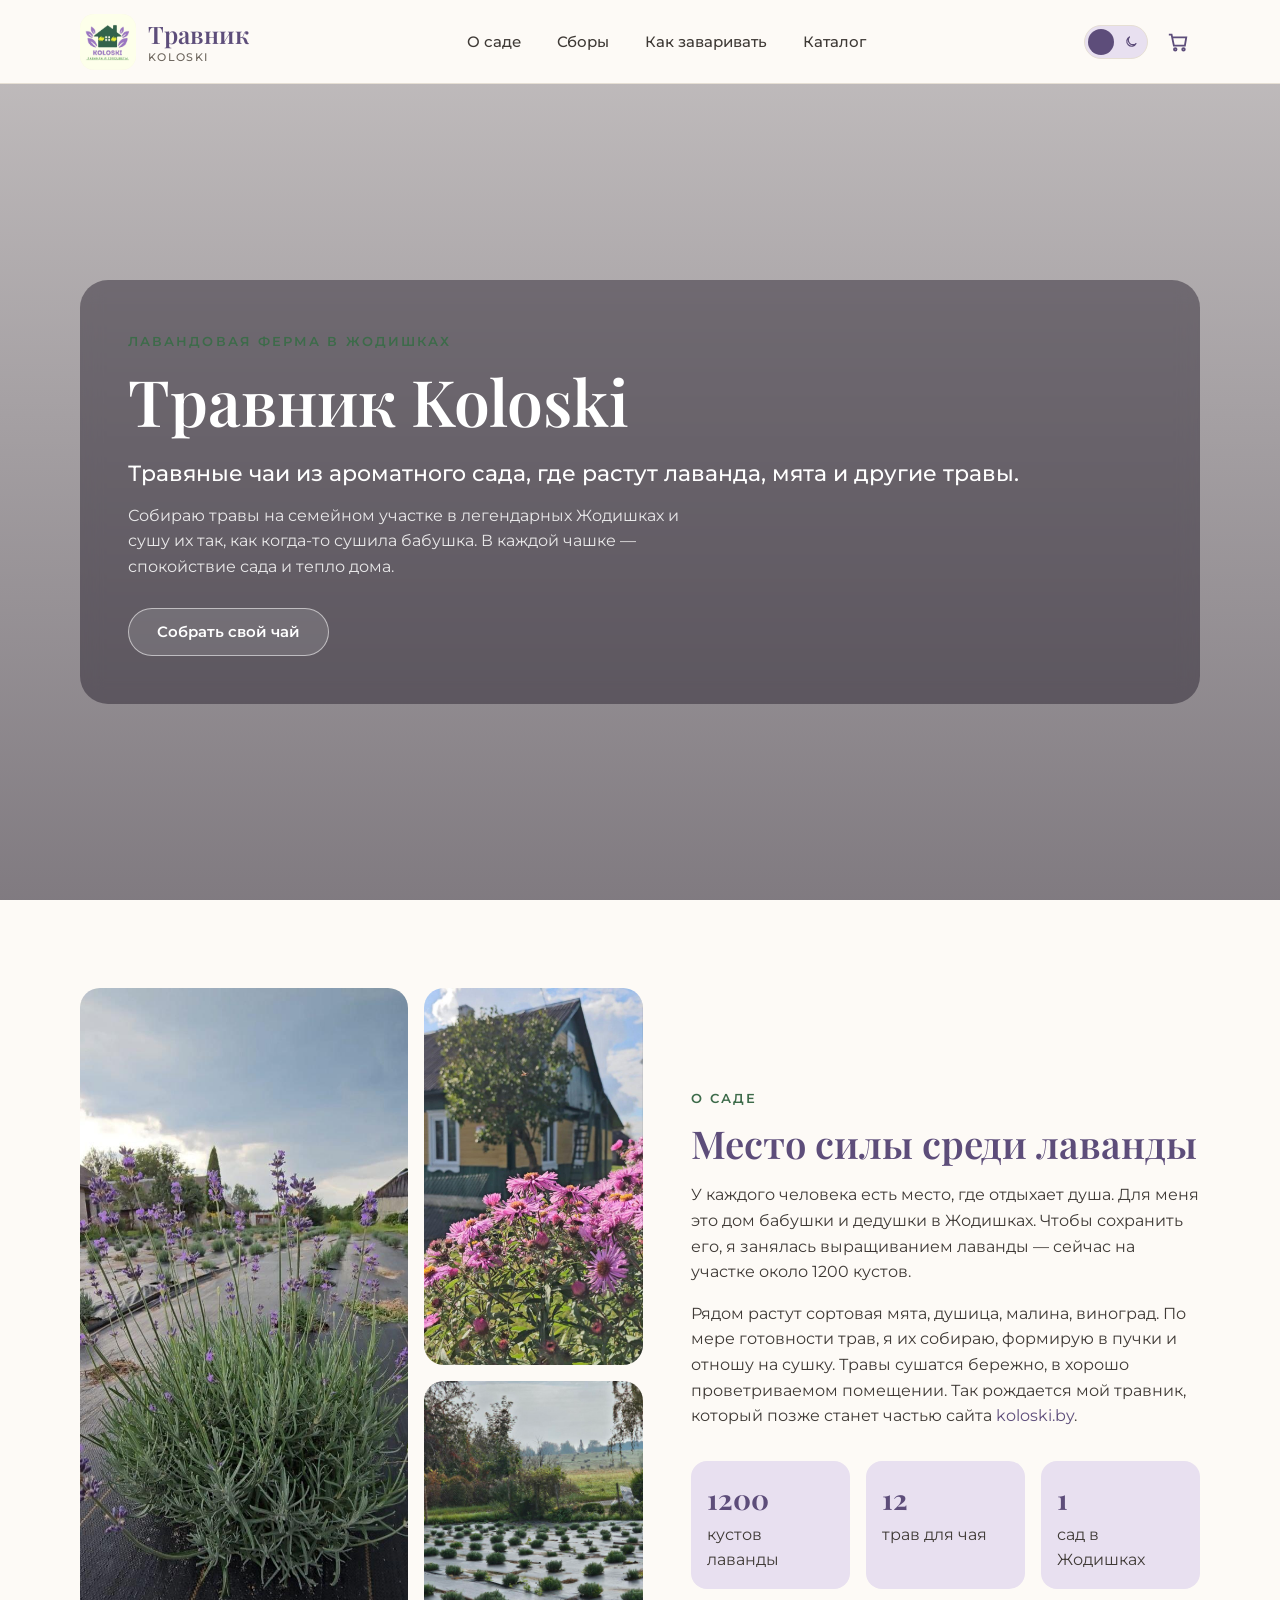
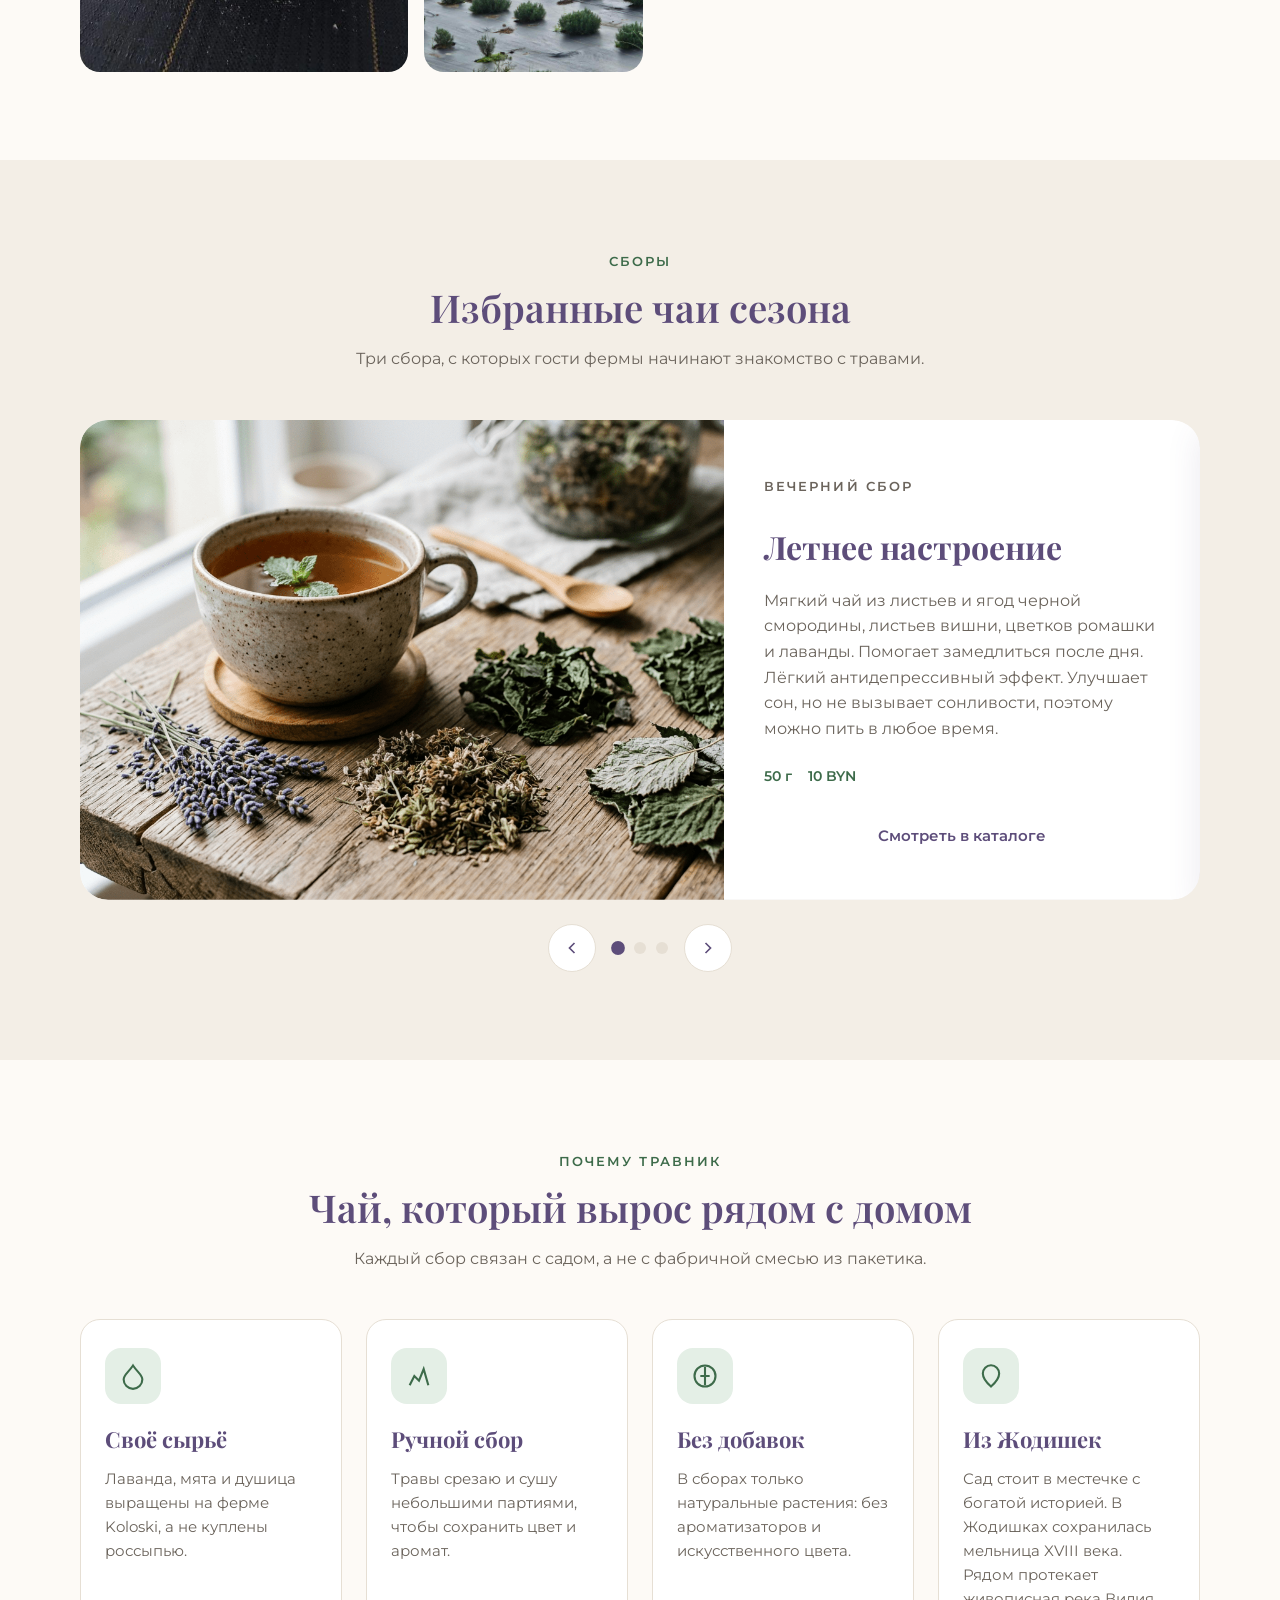
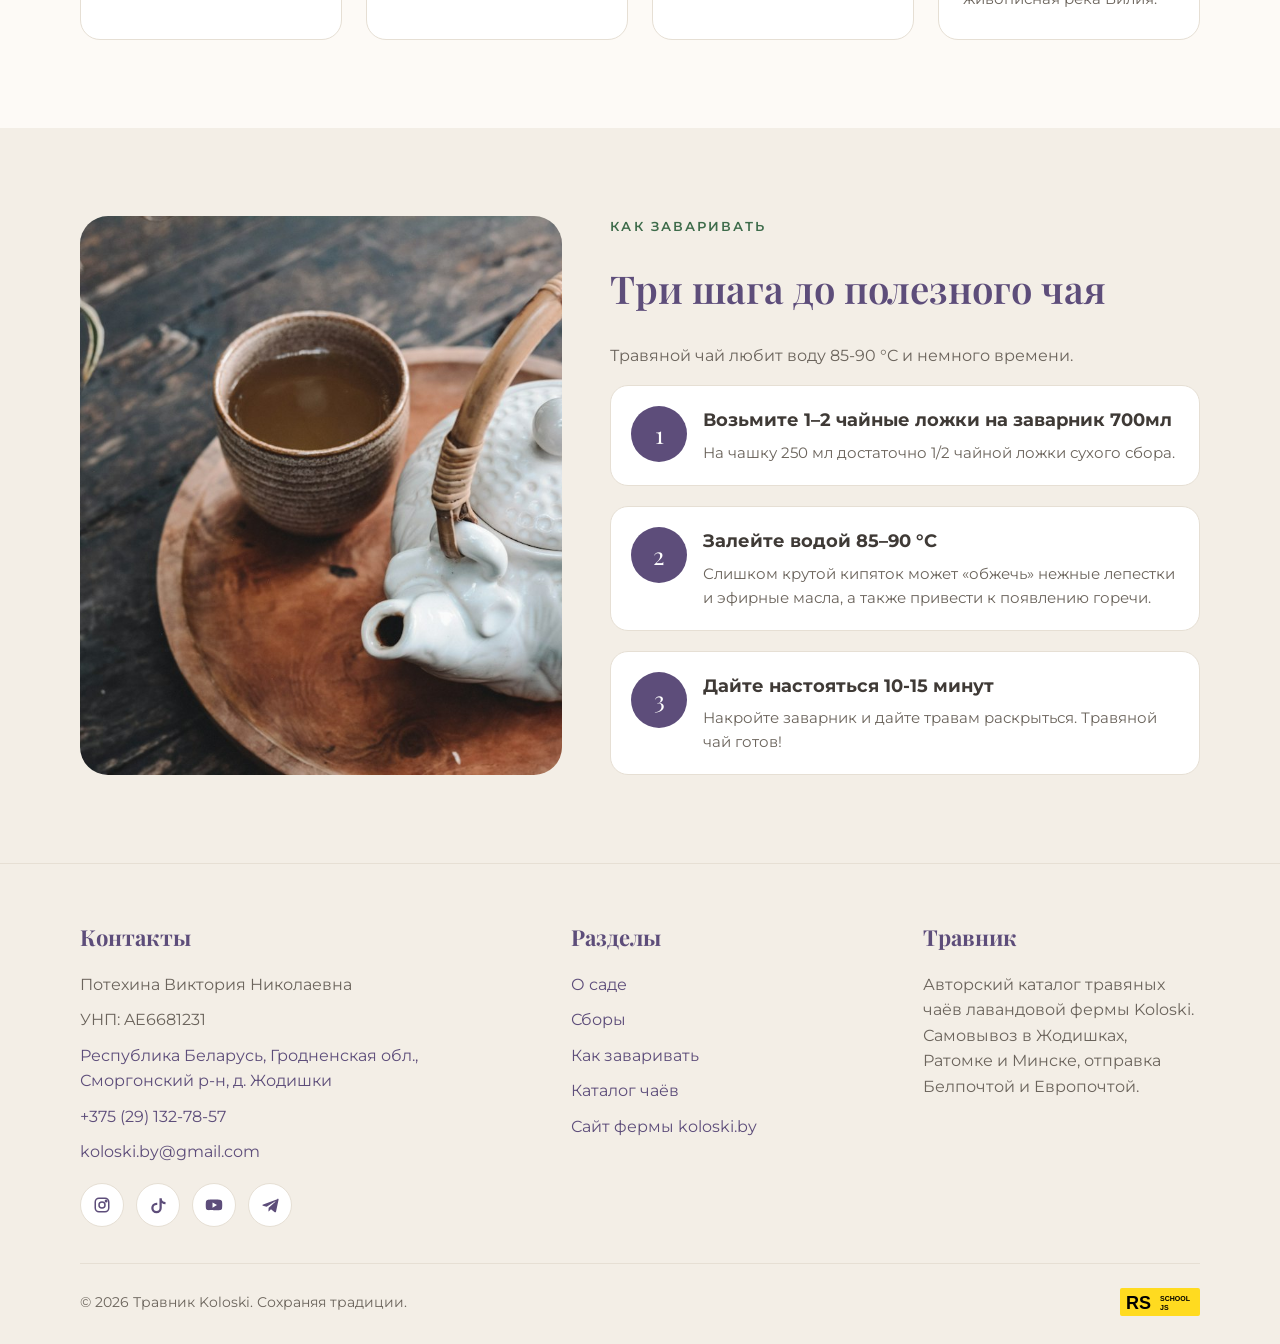
==== index.html @ 9ed9ffcd "feat: add footer" ====
<!DOCTYPE html>
<html lang="ru" data-theme="light">
<head>
    <meta charset="UTF-8">
    <meta name="viewport" content="width=device-width, initial-scale=1.0">
    <title>Травник Koloski — травяные чаи с фермы в Жодишках</title>
    <meta name="description" content="Каталог травяных чаёв с лавандовой фермы Koloski в Жодишках: лаванда, мята, душица, смородина и др.">
    <link rel="icon" href="assets/favicon.png" type="image/svg+xml">
    <link rel="preconnect" href="https://fonts.googleapis.com">
    <link rel="preconnect" href="https://fonts.gstatic.com" crossorigin>
    <link href="https://fonts.googleapis.com/css2?family=Montserrat:wght@400;500;600;700&family=Playfair+Display:ital,wght@0,500;0,600;0,700;1,500&display=swap" rel="stylesheet">
    <link rel="stylesheet" href="style.css">
</head>
<body>
<header class="header">
    <div class="container header-inner">
        <a class="logo" href="index.html">
            <img src="assets/images/logo.jpg" alt="Koloski">
            <span class="logo-text">
                <span class="logo-name">Травник</span>
                <span class="logo-tag">Koloski</span>
            </span>
        </a>
        <nav class="nav" id="menu" aria-label="Основная навигация">
            <ul class="nav-list">
                <li><a href="index.html#about">О саде</a></li>
                <li><a href="index.html#blends">Сборы</a></li>
                <li><a href="index.html#brew">Как заваривать</a></li>
                <li><a href="catalog.html">Каталог</a></li>
            </ul>
        </nav>
        <div class="header-actions">
            <button class="theme-toggle" type="button" aria-pressed="false" aria-label="Включить тёмную тему">
                <span class="theme-toggle-icons" aria-hidden="true">
                    <svg width="14" height="14" viewBox="0 0 24 24" fill="none" stroke="currentColor" stroke-width="2">
                        <circle cx="12" cy="12" r="4"></circle>
                        <path d="M12 2v2M12 20v2M4.9 4.9l1.4 1.4M17.7 17.7l1.4 1.4M2 12h2M20 12h2M4.9 19.1l1.4-1.4M17.7 6.3l1.4-1.4"></path>
                    </svg>
                    <svg width="14" height="14" viewBox="0 0 24 24" fill="none" stroke="currentColor" stroke-width="2">
                        <path d="M21 14.3A8.5 8.5 0 1 1 9.7 3 7 7 0 0 0 21 14.3z"></path>
                    </svg>
                </span>
                <span class="theme-toggle-thumb"></span>
            </button>
            <button class="cart-toggle" type="button" aria-label="Открыть корзину" aria-controls="cart" aria-expanded="false">
                <svg width="22" height="22" viewBox="0 0 24 24" fill="none" stroke="currentColor" stroke-width="2" aria-hidden="true">
                    <path d="M6 7h15l-1.5 9h-12L5 4H2"></path>
                    <circle cx="9" cy="20" r="1.4"></circle>
                    <circle cx="18" cy="20" r="1.4"></circle>
                </svg>
                <span class="cart-toggle-count" hidden>0</span>
            </button>
            <button class="burger" type="button" aria-label="Открыть меню" aria-controls="menu" aria-expanded="false">
                <span></span>
                <span></span>
                <span></span>
            </button>
        </div>
    </div>
</header>
<main>
    <section class="hero" id="hero">
        <div class="container">
            <div class="hero-content">
                <p class="eyebrow">Лавандовая ферма в Жодишках</p>
                <h1>Травник Koloski</h1>
                <p class="hero-lead">Травяные чаи из ароматного сада, где растут лаванда, мята и другие травы.</p>
                <p class="hero-text">
                    Собираю травы на семейном участке в легендарных Жодишках и сушу их так,
                    как когда-то сушила бабушка. В каждой чашке — спокойствие сада и тепло дома.
                </p>
                <a class="btn btn-ghost" href="catalog.html">Собрать свой чай</a>
            </div>
        </div>
    </section>
    <section class="section" id="about">
        <div class="container about-grid">
            <div class="about-photos">
                <img src="assets/images/garden.jpg" alt="Ряды лаванды в саду Koloski в Жодишках">
                <img src="assets/images/house.jpg" alt="Дом на ферме Koloski">
                <img src="assets/images/photoshoot.jpg" alt="Ряды лаванды в Жодишках">
            </div>
            <div class="about-copy">
                <p class="eyebrow">О саде</p>
                <h2 class="section-title">Место силы среди лаванды</h2>
                <p>
                    У каждого человека есть место, где отдыхает душа. Для меня это дом бабушки и дедушки
                    в Жодишках. Чтобы сохранить его, я занялась выращиванием лаванды — сейчас на участке
                    около 1200 кустов.
                </p>
                <p>
                    Рядом растут сортовая мята, душица, малина, виноград. По мере готовности трав, я их собираю, формирую
                    в пучки и отношу на сушку. Травы сушатся бережно, в хорошо проветриваемом помещении.
                    Так рождается мой травник, который позже станет частью сайта
                    <a href="https://www.koloski.by" target="_blank" rel="noopener noreferrer">koloski.by</a>.
                </p>
                <div class="about-stats">
                    <div class="stat">
                        <b>1200</b>
                        <span>кустов лаванды</span>
                    </div>
                    <div class="stat">
                        <b>12</b>
                        <span>трав для чая</span>
                    </div>
                    <div class="stat">
                        <b>1</b>
                        <span>сад в Жодишках</span>
                    </div>
                </div>
            </div>
        </div>
    </section>
    <section class="section section-alt" id="blends">
        <div class="container">
            <div class="section-header">
                <p class="eyebrow">Сборы</p>
                <h2 class="section-title">Избранные чаи сезона</h2>
                <p class="section-text">Три сбора, с которых гости фермы начинают знакомство с травами.</p>
            </div>
            <div class="slider">
                <div class="slider-viewport">
                    <div class="slider-track">
                        <article class="slider-slide">
                            <div class="slider-image">
                                <img src="assets/images/tea-cup.png" alt="Чашка чая на столе">
                            </div>
                            <div class="slider-body">
                                <p class="eyebrow">Вечерний сбор</p>
                                <h3>Летнее настроение</h3>
                                <p>
                                    Мягкий чай из листьев и ягод черной смородины, листьев вишни, цветков ромашки и лаванды. Помогает замедлиться после дня.
                                    Лёгкий антидепрессивный эффект. Улучшает сон, но не вызывает сонливости, поэтому можно пить в любое время.
                                </p>
                                <div class="slider-meta">
                                    <span>50 г</span>
                                    <span>10 BYN</span>
                                </div>
                                <a class="btn btn-primary" href="catalog.html">Смотреть в каталоге</a>
                            </div>
                        </article>
                        <article class="slider-slide">
                            <div class="slider-image">
                                <img src="assets/images/tea-cup.png" alt="Чашка чая на столе">
                            </div>
                            <div class="slider-body">
                                <p class="eyebrow">Утренний сбор</p>
                                <h3>Спокойное утро</h3>
                                <p>
                                    Травяной чай из листьев вишни, листьев винограда, цветов чабреца, мяты и ромашки. Чай для мягкого пробуждения и ясной головы.
                                    Подходит для неторопливого утра, помогает проснуться без кофе.
                                </p>
                                <div class="slider-meta">
                                    <span>50 г</span>
                                    <span>10 BYN</span>
                                </div>
                                <a class="btn btn-primary" href="catalog.html">Смотреть в каталоге</a>
                            </div>
                        </article>
                        <article class="slider-slide">
                            <div class="slider-image">
                                <img src="assets/images/tea-cup.png" alt="Чашка чая на столе">
                            </div>
                            <div class="slider-body">
                                <p class="eyebrow">Полезный сбор</p>
                                <h3>Желудочный комфорт</h3>
                                <p>
                                    Листья и ягоды чёрной смородины, душица, чабрец и мята. Применяется после еды или при тяжести в животе. Помогает пищеварению, убирает вздутие,
                                    обладает спазмолитическим действием.
                                </p>
                                <div class="slider-meta">
                                    <span>50 г</span>
                                    <span>10 BYN</span>
                                </div>
                                <a class="btn btn-primary" href="catalog.html">Смотреть в каталоге</a>
                            </div>
                        </article>
                    </div>
                </div>
                <div class="slider-controls">
                    <button class="slider-arrow slider-prev" type="button" aria-label="Предыдущий слайд">
                        <svg width="20" height="20" viewBox="0 0 24 24" fill="none" stroke="currentColor" stroke-width="2" aria-hidden="true">
                            <path d="M15 6l-6 6 6 6"></path>
                        </svg>
                    </button>
                    <div class="slider-dots">
                        <button class="slider-dot is-active" type="button" aria-label="Слайд 1" aria-current="true"></button>
                        <button class="slider-dot" type="button" aria-label="Слайд 2"></button>
                        <button class="slider-dot" type="button" aria-label="Слайд 3"></button>
                    </div>
                    <button class="slider-arrow slider-next" type="button" aria-label="Следующий слайд">
                        <svg width="20" height="20" viewBox="0 0 24 24" fill="none" stroke="currentColor" stroke-width="2" aria-hidden="true">
                            <path d="M9 6l6 6-6 6"></path>
                        </svg>
                    </button>
                </div>
            </div>
        </div>
    </section>
    <section class="section" id="benefits">
        <div class="container">
            <div class="section-header">
                <p class="eyebrow">Почему травник</p>
                <h2 class="section-title">Чай, который вырос рядом с домом</h2>
                <p class="section-text">Каждый сбор связан с садом, а не с фабричной смесью из пакетика.</p>
            </div>
            <div class="benefits-grid">
                <article class="benefit">
                    <div class="benefit-icon" aria-hidden="true">
                        <svg width="28" height="28" viewBox="0 0 24 24" fill="none" stroke="currentColor" stroke-width="1.8">
                            <path d="M12 3c4 6 8 8 8 12a8 8 0 1 1-16 0c0-4 4-6 8-12z"></path>
                        </svg>
                    </div>
                    <h3>Своё сырьё</h3>
                    <p>Лаванда, мята и душица выращены на ферме Koloski, а не куплены россыпью.</p>
                </article>
                <article class="benefit">
                    <div class="benefit-icon" aria-hidden="true">
                        <svg width="28" height="28" viewBox="0 0 24 24" fill="none" stroke="currentColor" stroke-width="1.8">
                            <path d="M4 20l4-8 4 4 4-10 4 14"></path>
                        </svg>
                    </div>
                    <h3>Ручной сбор</h3>
                    <p>Травы срезаю и сушу небольшими партиями, чтобы сохранить цвет и аромат.</p>
                </article>
                <article class="benefit">
                    <div class="benefit-icon" aria-hidden="true">
                        <svg width="28" height="28" viewBox="0 0 24 24" fill="none" stroke="currentColor" stroke-width="1.8">
                            <path d="M8 12h8M12 4v16"></path>
                            <circle cx="12" cy="12" r="9"></circle>
                        </svg>
                    </div>
                    <h3>Без добавок</h3>
                    <p>В сборах только натуральные растения: без ароматизаторов и искусственного цвета.</p>
                </article>
                <article class="benefit">
                    <div class="benefit-icon" aria-hidden="true">
                        <svg width="28" height="28" viewBox="0 0 24 24" fill="none" stroke="currentColor" stroke-width="1.8">
                            <path d="M12 21s7-6.2 7-11.2A7 7 0 0 0 5 9.8C5 14.8 12 21 12 21z"></path>
                        </svg>
                    </div>
                    <h3>Из Жодишек</h3>
                    <p>Сад стоит в местечке с богатой историей. В Жодишках сохранилась мельница XVIII века. Рядом протекает живописная река Вилия.</p>
                </article>
            </div>
        </div>
    </section>
    <section class="section section-alt" id="brew">
        <div class="container brew-grid">
            <div class="brew-image">
                <img src="assets/images/tea-currant.jpg" alt="Заваривание травяного чая в стеклянном чайнике">
            </div>
            <div class="brew-text">
                <p class="eyebrow">Как заваривать</p>
                <h2 class="section-title">Три шага до полезного чая</h2>
                <p class="section-text">Травяной чай любит воду 85-90 °C и немного времени.</p>
                <div class="steps">
                    <article class="step">
                        <span class="step-num">1</span>
                        <div>
                            <h3>Возьмите 1–2 чайные ложки на заварник 700мл</h3>
                            <p>На чашку 250 мл достаточно 1/2 чайной ложки сухого сбора.</p>
                        </div>
                    </article>
                    <article class="step">
                        <span class="step-num">2</span>
                        <div>
                            <h3>Залейте водой 85–90 °C</h3>
                            <p>Слишком крутой кипяток может «обжечь» нежные лепестки и эфирные масла, а также привести к появлению горечи.</p>
                        </div>
                    </article>
                    <article class="step">
                        <span class="step-num">3</span>
                        <div>
                            <h3>Дайте настояться 10-15 минут</h3>
                            <p>Накройте заварник и дайте травам раскрыться. Травяной чай готов!</p>
                        </div>
                    </article>
                </div>
            </div>
        </div>
    </section>
</main>
<footer class="footer">
    <div class="container">
        <div class="footer-grid">
            <div>
                <h2 class="footer-title">Контакты</h2>
                <address class="footer-contacts">
                    <p>Потехина Виктория Николаевна</p>
                    <p>УНП: AE6681231</p>
                    <a href="https://www.google.com/maps/search/?api=1&amp;query=%D0%96%D0%BE%D0%B4%D0%B8%D1%88%D0%BA%D0%B8%20%D0%A1%D0%BC%D0%BE%D1%80%D0%B3%D0%BE%D0%BD%D1%81%D0%BA%D0%B8%D0%B9%20%D1%80%D0%B0%D0%B9%D0%BE%D0%BD" target="_blank" rel="noopener noreferrer">
                        Республика Беларусь, Гродненская обл., Сморгонский р-н, д. Жодишки
                    </a>
                    <a href="tel:+375291327857">+375 (29) 132-78-57</a>
                    <a href="mailto:koloski.by@gmail.com">koloski.by@gmail.com</a>
                </address>
                <div class="socials">
                    <a href="https://www.instagram.com/koloski.by" target="_blank" rel="noopener noreferrer" aria-label="Instagram Koloski">
                        <svg width="18" height="18" viewBox="0 0 24 24" fill="none" stroke="currentColor" stroke-width="2" aria-hidden="true">
                            <rect x="3" y="3" width="18" height="18" rx="5"></rect>
                            <circle cx="12" cy="12" r="4"></circle>
                            <circle cx="17.5" cy="6.5" r="1" fill="currentColor"></circle>
                        </svg>
                    </a>
                    <a href="https://www.tiktok.com/@viktoria.koloski" target="_blank" rel="noopener noreferrer" aria-label="TikTok Koloski">
                        <svg width="18" height="18" viewBox="0 0 24 24" fill="currentColor" aria-hidden="true">
                            <path d="M14 3h3a5 5 0 0 0 5 5v3a8 8 0 0 1-5-1.7V16a7 7 0 1 1-7-7h1v3h-1a4 4 0 1 0 4 4V3z"></path>
                        </svg>
                    </a>
                    <a href="https://www.youtube.com/@koloskiby" target="_blank" rel="noopener noreferrer" aria-label="YouTube Koloski">
                        <svg width="18" height="18" viewBox="0 0 24 24" fill="currentColor" aria-hidden="true">
                            <path d="M23 12s0-3.4-.4-5c-.2-.9-.9-1.6-1.8-1.8C19.1 4.7 12 4.7 12 4.7s-7.1 0-8.8.5c-.9.2-1.6.9-1.8 1.8C1 8.6 1 12 1 12s0 3.4.4 5c.2.9.9 1.6 1.8 1.8 1.7.5 8.8.5 8.8.5s7.1 0 8.8-.5c.9-.2 1.6-.9 1.8-1.8.4-1.6.4-5 .4-5zM10 15.5v-7l6 3.5-6 3.5z"></path>
                        </svg>
                    </a>
                    <a href="https://t.me/viktoryia_po" target="_blank" rel="noopener noreferrer" aria-label="Telegram">
                        <svg width="18" height="18" viewBox="0 0 24 24" fill="currentColor" aria-hidden="true">
                            <path d="M21.7 4.3 2.9 11.4c-1.3.5-1.3 1.2-.2 1.5l4.8 1.5 11.1-7c.5-.3 1-.1.6.2l-9 8.2-.3 4.8c.5 0 .7-.2 1-.5l2.4-2.3 5 3.7c.9.5 1.6.2 1.8-.9l3.3-15.5c.3-1.3-.5-1.9-1.7-1.4z"></path>
                        </svg>
                    </a>
                </div>
            </div>
            <div>
                <h2 class="footer-title">Разделы</h2>
                <ul class="footer-contacts">
                    <li><a href="index.html#about">О саде</a></li>
                    <li><a href="index.html#blends">Сборы</a></li>
                    <li><a href="index.html#brew">Как заваривать</a></li>
                    <li><a href="catalog.html">Каталог чаёв</a></li>
                    <li><a href="https://www.koloski.by" target="_blank" rel="noopener noreferrer">Сайт фермы koloski.by</a></li>
                </ul>
            </div>
            <div>
                <h2 class="footer-title">Травник</h2>
                <p>
                    Авторский каталог травяных чаёв лавандовой фермы Koloski.
                    Самовывоз в Жодишках, Ратомке и Минске, отправка Белпочтой и Европочтой.
                </p>
            </div>
        </div>
        <div class="footer-bottom">
            <p>© 2026 Травник Koloski. Сохраняя традиции.</p>
            <a class="rs-logo" href="https://rs.school/courses/javascript" target="_blank" rel="noopener noreferrer">
                <img src="assets/icons/rs-school.svg" alt="RS School">
            </a>
        </div>
    </div>
</footer>
</body>
</html>
---- style.css ----
*,
*::before,
*::after {
    box-sizing: border-box;
}

html {
    font-size: 100%;
    scroll-behavior: smooth;
    overflow-x: hidden;
}

body {
    margin: 0;
    font-family: "Montserrat", "Segoe UI", sans-serif;
    font-size: 1rem;
    line-height: 1.6;
    color: #3f3a36;
    background: #fdfaf6;
    overflow-x: hidden;
    transition: background-color 0.3s ease, color 0.3s ease;
}

img {
    max-width: 100%;
    height: auto;
    display: block;
}

a {
    color: #5d4d7a;
    text-decoration: none;
    transition: color 0.3s ease, opacity 0.3s ease, background-color 0.3s ease, transform 0.3s ease, box-shadow 0.3s ease;
}

a:hover {
    color: #4a3c64;
}

button {
    font-family: inherit;
    cursor: pointer;
    border: 0;
    background: none;
    color: inherit;
}

ul {
    margin: 0;
    padding: 0;
    list-style: none;
}

h1,
h2,
h3,
p {
    margin: 0;
}

.container {
    width: 100%;
    max-width: 75rem;
    margin: 0 auto;
    padding: 0 2.5rem;
}

.header {
    position: sticky;
    top: 0;
    z-index: 20;
    height: 5.25rem;
    overflow: visible;
    background: rgba(253, 250, 246, 0.96);
    border-bottom: 0.0625rem solid #e6dfd4;
}

.header-inner {
    display: flex;
    align-items: center;
    justify-content: space-between;
    gap: 1.5rem;
    height: 5.25rem;
}

.logo {
    display: flex;
    align-items: center;
    gap: 0.75rem;
    color: #5d4d7a;
    min-width: 0;
}

.logo:hover {
    color: #4a3c64;
    opacity: 0.88;
}

.logo img {
    width: 3.5rem;
    height: 3.5rem;
    object-fit: contain;
    border-radius: 0.875rem;
    background: #f7f3e8;
    flex-shrink: 0;
}

.logo-text {
    display: flex;
    flex-direction: column;
    line-height: 1.1;
}

.logo-name {
    font-family: "Playfair Display", "Times New Roman", serif;
    font-size: 1.5rem;
    font-weight: 600;
}

.logo-tag {
    margin-top: 0.25rem;
    font-size: 0.6875rem;
    font-weight: 500;
    letter-spacing: 0.12em;
    text-transform: uppercase;
    color: #6b645c;
}

.nav-list {
    display: flex;
    align-items: center;
    gap: 0.5rem;
}

.nav-list a {
    display: block;
    padding: 0.5rem 0.875rem;
    border-radius: 100rem;
    color: #3f3a36;
    font-size: 0.9375rem;
    font-weight: 500;
}

.nav-list a:hover,
.nav-list a.is-active {
    color: #5d4d7a;
    background: #e8e0f0;
}

.header-actions {
    display: flex;
    align-items: center;
    gap: 0.5rem;
}

.cart-toggle {
    position: relative;
    display: grid;
    place-items: center;
    width: 2.75rem;
    height: 2.75rem;
    border-radius: 0.75rem;
    color: #5d4d7a;
}

.cart-toggle:hover {
    background: #e8e0f0;
}

.cart-toggle-count {
    position: absolute;
    top: 0.25rem;
    right: 0.25rem;
    min-width: 1.125rem;
    height: 1.125rem;
    padding: 0 0.3125rem;
    border-radius: 100rem;
    background: #3d6b4a;
    color: #fff;
    font-size: 0.6875rem;
    font-weight: 700;
    line-height: 1.125rem;
    text-align: center;
}
.theme-toggle {
    width: 4rem;
    height: 2.125rem;
    padding: 0.1875rem;
    border-radius: 100rem;
    background: #e8e0f0;
    border: 0.0625rem solid #e6dfd4;
    position: relative;
}

.theme-toggle:hover {
    box-shadow: 0 0 0 0.1875rem #e8e0f0;
}

.theme-toggle-icons {
    display: flex;
    justify-content: space-between;
    align-items: center;
    height: 100%;
    padding: 0 0.375rem;
    color: #5d4d7a;
}

.theme-toggle-thumb {
    position: absolute;
    top: 0.1875rem;
    left: 0.1875rem;
    width: 1.625rem;
    height: 1.625rem;
    border-radius: 50%;
    background: #5d4d7a;
    transition: transform 0.3s ease;
}

.theme-toggle[aria-pressed="true"] .theme-toggle-thumb {
    transform: translateX(1.875rem);
}

.burger {
    display: none;
    width: 2.75rem;
    height: 2.75rem;
    border-radius: 0.75rem;
    align-items: center;
    justify-content: center;
    flex-direction: column;
    gap: 0.3125rem;
}

.burger:hover {
    background: #e8e0f0;
}

.burger span {
    display: block;
    width: 1.375rem;
    height: 0.125rem;
    background: #5d4d7a;
    border-radius: 0.125rem;
    transition: transform 0.3s ease, opacity 0.3s ease;
}

.hero {
    position: relative;
    height: calc(100vh - 5.25rem);
    min-height: 40rem;
    display: flex;
    align-items: center;
    scroll-margin-top: 6rem;
    background:
            linear-gradient(180deg, rgba(26, 18, 32, 0.28) 0%, rgba(26, 18, 32, 0.55) 100%),
            url("../rsschool-landing-page/assets/images/tea-cup.png") center / cover no-repeat;
}

.hero-content {
    padding: 3rem;
    border-radius: 1.75rem;
    background: rgba(26, 18, 32, 0.42);
    backdrop-filter: blur(0.625rem);
    color: #fff;
}

.hero h1 {
    font-family: "Playfair Display", "Times New Roman", serif;
    font-size: clamp(2.25rem, 5vw, 4rem);
    font-weight: 600;
    line-height: 1.15;
}

.hero-lead {
    margin: 1.125rem 0 0.75rem;
    font-size: clamp(1.125rem, 2vw, 1.375rem);
    font-weight: 500;
}

.hero-text {
    max-width: 35rem;
    margin-bottom: 1.75rem;
    color: rgba(255, 255, 255, 0.86);
}

section {
    padding: 5.5rem 0;
    scroll-margin-top: 6rem;
}

.section--alt {
    background: #f3eee6;
}

.section-header {
    max-width: 42.5rem;
    margin: 0 auto 3rem;
    text-align: center;
}

.eyebrow {
    display: inline-block;
    margin-bottom: 0.75rem;
    font-size: 0.8125rem;
    font-weight: 600;
    letter-spacing: 0.16em;
    text-transform: uppercase;
    color: #3d6b4a;
}

.section-title {
    font-family: "Playfair Display", "Times New Roman", serif;
    font-size: clamp(1.75rem, 3vw, 2.625rem);
    font-weight: 600;
    line-height: 1.2;
    color: #5d4d7a;
}

.section-text {
    margin-top: 1rem;
    color: #6b645c;
}

.btn {
    display: inline-flex;
    align-items: center;
    justify-content: center;
    min-height: 3rem;
    padding: 0.75rem 1.75rem;
    border-radius: 100rem;
    font-size: 0.9375rem;
    font-weight: 600;
    line-height: 1;
    transition: color 0.3s ease, background-color 0.3s ease, border-color 0.3s ease, transform 0.3s ease, box-shadow 0.3s ease;
}

.btn-ghost {
    border: 0.0625rem solid rgba(255, 255, 255, 0.55);
    color: #fff;
    background: rgba(255, 255, 255, 0.12);
}

.btn-ghost:hover {
    background: #fff;
    color: #5d4d7a;
}


.about-grid {
    display: grid;
    grid-template-columns: 1.05fr 0.95fr;
    gap: 3rem;
    align-items: center;
}

.about-photos {
    display: grid;
    grid-template-columns: 1.2fr 0.8fr;
    gap: 1rem;
}

.about-photos img {
    width: 100%;
    height: 100%;
    object-fit: cover;
    border-radius: 1.25rem;
}

.about-photos img:first-child {
    min-height: 26.25rem;
    grid-row: span 2;
}

.about-photos img:not(:first-child) {
    min-height: 12.625rem;
}

.about-copy .section-title {
    text-align: left;
}

.about-copy p {
    margin-top: 1rem;
}

.about-stats {
    display: grid;
    grid-template-columns: repeat(3, 1fr);
    gap: 1rem;
    margin-top: 2rem;
}

.stat {
    padding: 1rem;
    border-radius: 1rem;
    background: #e8e0f0;
}

.stat b {
    display: block;
    font-family: "Playfair Display", "Times New Roman", serif;
    font-size: 1.75rem;
    color: #5d4d7a;
}

.section-alt {
    background: #f3eee6;
}

.slider {
    position: relative;
    overflow: hidden;
}

.slider-viewport {
    overflow: hidden;
    width: 100%;
    border-radius: 1.75rem;
    clip-path: inset(0 round 1.75rem);
}

.slider-track {
    display: flex;
    width: 100%;
    transition: transform 0.5s ease;
}

.slider-slide {
    flex: 0 0 100%;
    width: 100%;
    min-width: 100%;
    max-width: 100%;
    display: grid;
    grid-template-columns: 1.15fr 0.85fr;
    min-height: 28.75rem;
    background: #ffffff;
    box-shadow: 0 0.75rem 2rem rgba(93, 77, 122, 0.12);
}

.slider-image {
    min-height: 28.75rem;
}

.slider-image img {
    width: 100%;
    height: 100%;
    object-fit: cover;
}

.slider-body {
    display: flex;
    flex-direction: column;
    justify-content: center;
    padding: 2.5rem;
}

.slider-body h3 {
    font-family: "Playfair Display", "Times New Roman", serif;
    font-size: 2rem;
    color: #5d4d7a;
}

.slider-body p {
    margin: 1rem 0 1.5rem;
    color: #6b645c;
}

.slider-meta {
    display: flex;
    gap: 1rem;
    margin-bottom: 1.5rem;
    color: #3d6b4a;
    font-weight: 600;
    font-size: 0.875rem;
}

.slider-controls {
    display: flex;
    align-items: center;
    justify-content: center;
    gap: 1rem;
    margin-top: 1.5rem;
}

.slider-arrow {
    width: 3rem;
    height: 3rem;
    border-radius: 50%;
    border: 0.0625rem solid #e6dfd4;
    background: #ffffff;
    color: #5d4d7a;
    display: grid;
    place-items: center;
    transition: background-color 0.3s ease, transform 0.3s ease, border-color 0.3s ease;
}

.slider-arrow:hover {
    background: #5d4d7a;
    color: #fff;
    border-color: #5d4d7a;
    transform: scale(1.05);
}

.slider-dots {
    display: flex;
    gap: 0.625rem;
}

.slider-dot {
    width: 0.75rem;
    height: 0.75rem;
    border-radius: 50%;
    background: #e6dfd4;
    transition: background-color 0.3s ease, transform 0.3s ease;
}

.slider-dot.is-active,
.slider-dot:hover {
    background: #5d4d7a;
    transform: scale(1.15);
}

.benefits-grid {
    display: grid;
    grid-template-columns: repeat(4, 1fr);
    gap: 1.5rem;
}

.benefit {
    padding: 1.75rem 1.5rem;
    border-radius: 1.25rem;
    background: #ffffff;
    border: 0.0625rem solid #e6dfd4;
    transition: transform 0.3s ease, box-shadow 0.3s ease, border-color 0.3s ease;
}

.benefit:hover {
    transform: translateY(-0.375rem);
    box-shadow: 0 0.75rem 2rem rgba(93, 77, 122, 0.12);
    border-color: #e8e0f0;
}

.benefit-icon {
    width: 3.5rem;
    height: 3.5rem;
    margin-bottom: 1.125rem;
    border-radius: 1rem;
    display: grid;
    place-items: center;
    background: #e4efe6;
    color: #3d6b4a;
}

.benefit h3 {
    font-family: "Playfair Display", "Times New Roman", serif;
    font-size: 1.375rem;
    margin-bottom: 0.625rem;
    color: #5d4d7a;
}

.benefit p {
    color: #6b645c;
    font-size: 0.9375rem;
}

.brew-grid {
    display: grid;
    grid-template-columns: 0.9fr 1.1fr;
    gap: 3rem;
}

.brew-image {
    min-height: 26.25rem;
    border-radius: 1.75rem;
    overflow: hidden;
}

.brew-text {
    display: flex;
    gap: 1rem;
    flex-direction: column;
}

.brew-image img {
    width: 100%;
    height: 100%;
    min-height: 26.25rem;
    object-fit: cover;
}

.steps {
    display: grid;
    gap: 1.25rem;
}

.step {
    display: grid;
    grid-template-columns: 3.5rem 1fr;
    gap: 1rem;
    padding: 1.25rem;
    border-radius: 1.125rem;
    background: #ffffff;
    border: 0.0625rem solid #e6dfd4;
    transition: transform 0.3s ease, box-shadow 0.3s ease;
}

.step:hover {
    transform: translateY(-0.25rem);
    box-shadow: 0 0.75rem 2rem rgba(93, 77, 122, 0.12);
}

.step-num {
    display: grid;
    place-items: center;
    width: 3.5rem;
    height: 3.5rem;
    border-radius: 50%;
    font-family: "Playfair Display", "Times New Roman", serif;
    font-size: 1.5rem;
    color: #fff;
    background: #5d4d7a;
}

.step h3 {
    font-size: 1.125rem;
    margin-bottom: 0.375rem;
}

.step p {
    color: #6b645c;
    font-size: 0.9375rem;
}

.footer {
    background: #f3eee6;
    border-top: 0.0625rem solid #e6dfd4;
    padding: 3.5rem 0 1.75rem;
}

.footer-grid {
    display: grid;
    grid-template-columns: 1.3fr 0.9fr 0.8fr;
    gap: 2.5rem;
    padding-bottom: 2.25rem;
}

.footer-title {
    font-family: "Playfair Display", "Times New Roman", serif;
    font-size: 1.375rem;
    color: #5d4d7a;
    margin-bottom: 1rem;
}

.footer p,
.footer address {
    font-style: normal;
    color: #6b645c;
}

.footer-contacts {
    display: grid;
    gap: 0.625rem;
}

.footer a:hover {
    opacity: 0.75;
}

.socials {
    display: flex;
    gap: 0.75rem;
    margin-top: 1.125rem;
}

.socials a {
    width: 2.75rem;
    height: 2.75rem;
    border-radius: 50%;
    display: grid;
    place-items: center;
    background: #ffffff;
    color: #5d4d7a;
    border: 0.0625rem solid #e6dfd4;
}

.socials a:hover {
    background: #5d4d7a;
    color: #fff;
    opacity: 1;
}

[data-theme="dark"] .socials a:hover {
    color: #1a1520;
}

.footer-bottom {
    display: flex;
    justify-content: space-between;
    align-items: center;
    gap: 1rem;
    padding-top: 1.5rem;
    border-top: 0.0625rem solid #e6dfd4;
    color: #6b645c;
    font-size: 0.875rem;
}

.rs-logo {
    display: inline-flex;
    align-items: center;
}

.rs-logo img {
    width: 5rem;
    height: 1.75rem;
}
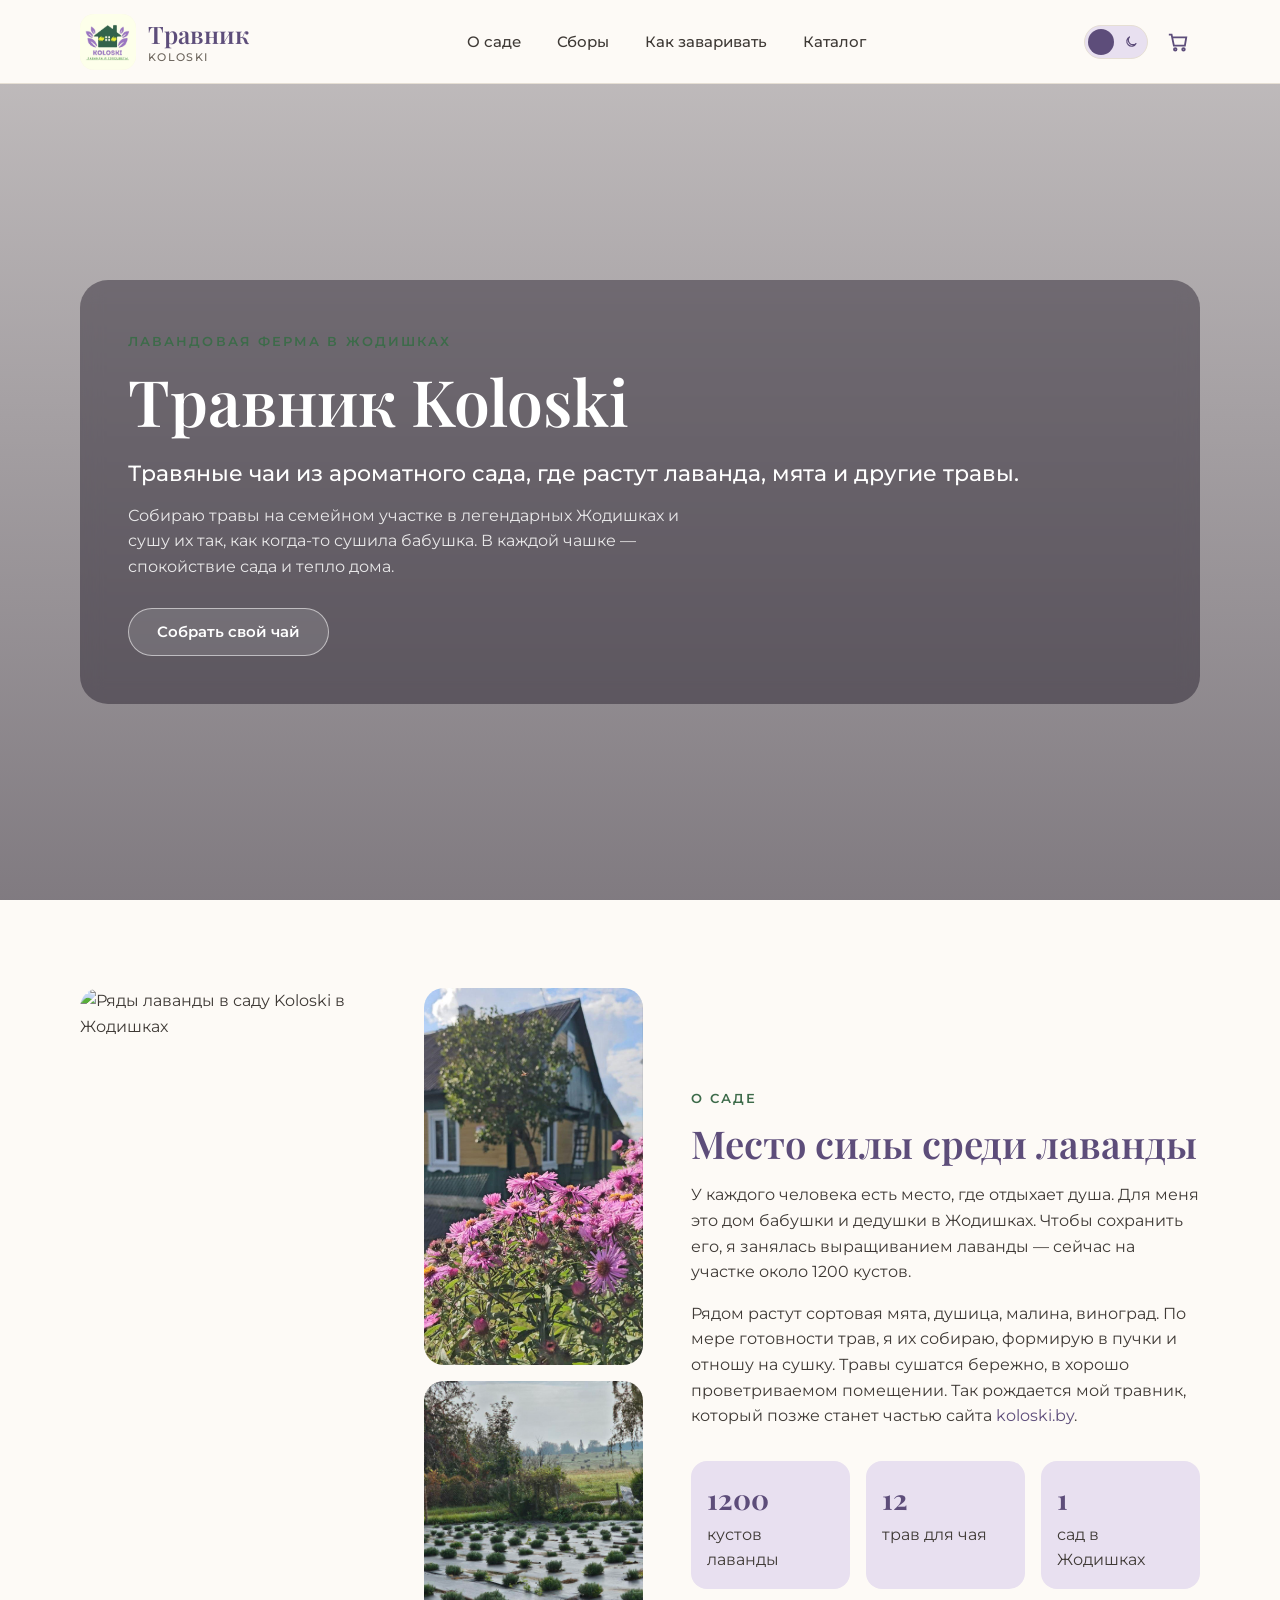
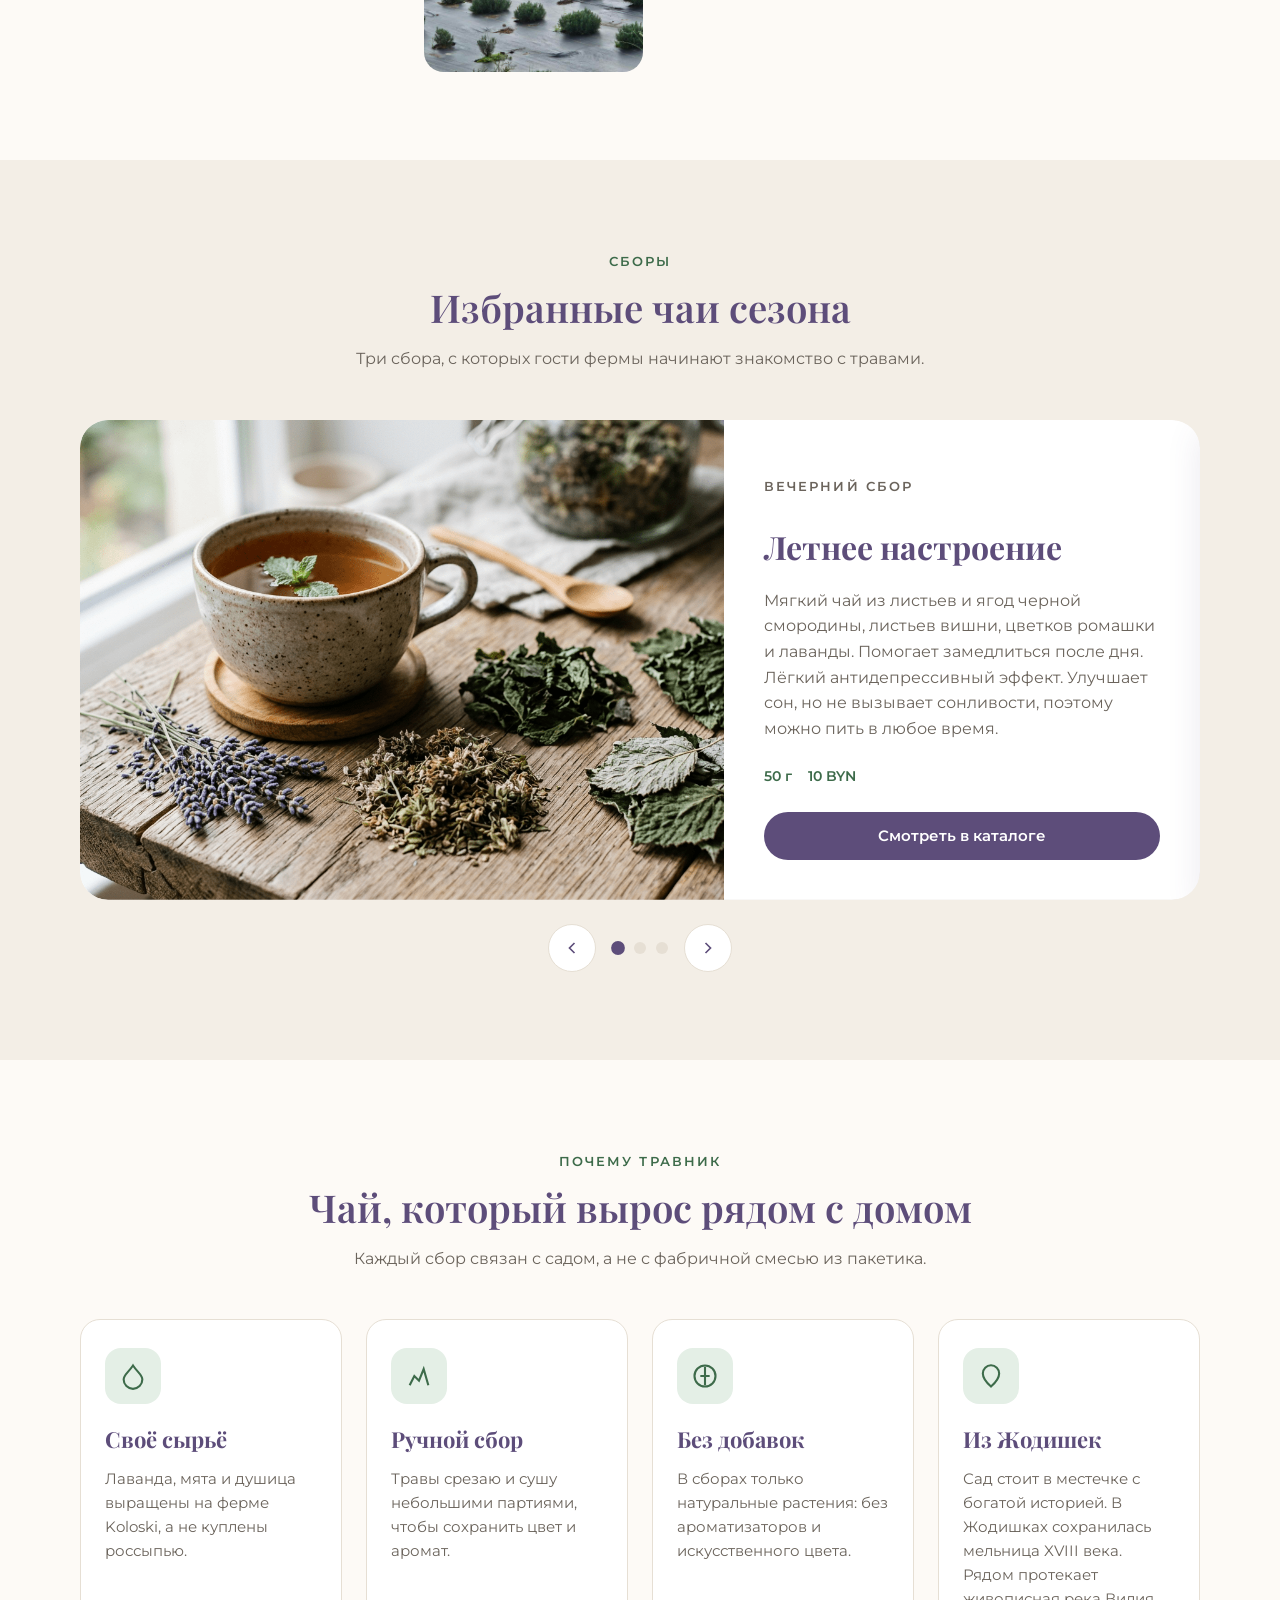
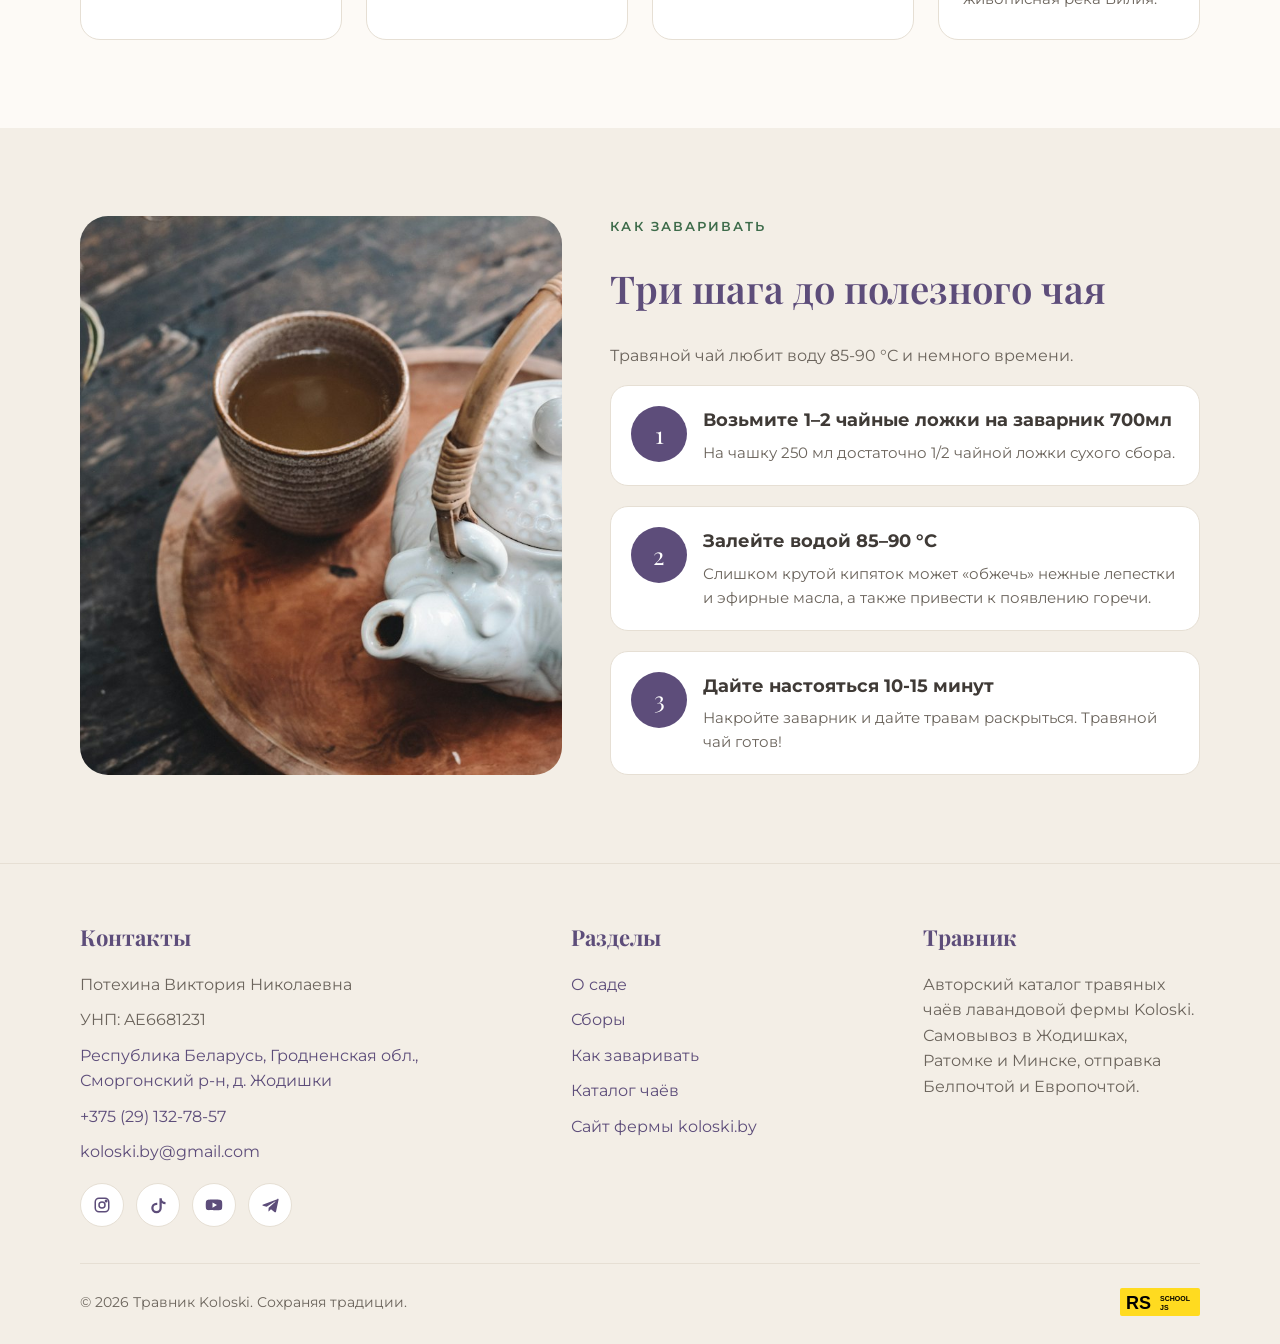
==== commit f4970c13: "feat: add footer" ====
--- a/index.html
+++ b/index.html
@@ -12,339 +12,339 @@
     <link rel="stylesheet" href="style.css">
 </head>
 <body>
-<header class="header">
-    <div class="container header-inner">
-        <a class="logo" href="index.html">
-            <img src="assets/images/logo.jpg" alt="Koloski">
-            <span class="logo-text">
-                <span class="logo-name">Травник</span>
-                <span class="logo-tag">Koloski</span>
-            </span>
-        </a>
-        <nav class="nav" id="menu" aria-label="Основная навигация">
-            <ul class="nav-list">
-                <li><a href="index.html#about">О саде</a></li>
-                <li><a href="index.html#blends">Сборы</a></li>
-                <li><a href="index.html#brew">Как заваривать</a></li>
-                <li><a href="catalog.html">Каталог</a></li>
-            </ul>
-        </nav>
-        <div class="header-actions">
-            <button class="theme-toggle" type="button" aria-pressed="false" aria-label="Включить тёмную тему">
-                <span class="theme-toggle-icons" aria-hidden="true">
-                    <svg width="14" height="14" viewBox="0 0 24 24" fill="none" stroke="currentColor" stroke-width="2">
-                        <circle cx="12" cy="12" r="4"></circle>
-                        <path d="M12 2v2M12 20v2M4.9 4.9l1.4 1.4M17.7 17.7l1.4 1.4M2 12h2M20 12h2M4.9 19.1l1.4-1.4M17.7 6.3l1.4-1.4"></path>
-                    </svg>
-                    <svg width="14" height="14" viewBox="0 0 24 24" fill="none" stroke="currentColor" stroke-width="2">
-                        <path d="M21 14.3A8.5 8.5 0 1 1 9.7 3 7 7 0 0 0 21 14.3z"></path>
-                    </svg>
+    <header class="header">
+        <div class="container header-inner">
+            <a class="logo" href="index.html">
+                <img src="assets/images/logo.jpg" alt="Koloski">
+                <span class="logo-text">
+                    <span class="logo-name">Травник</span>
+                    <span class="logo-tag">Koloski</span>
                 </span>
-                <span class="theme-toggle-thumb"></span>
-            </button>
-            <button class="cart-toggle" type="button" aria-label="Открыть корзину" aria-controls="cart" aria-expanded="false">
-                <svg width="22" height="22" viewBox="0 0 24 24" fill="none" stroke="currentColor" stroke-width="2" aria-hidden="true">
-                    <path d="M6 7h15l-1.5 9h-12L5 4H2"></path>
-                    <circle cx="9" cy="20" r="1.4"></circle>
-                    <circle cx="18" cy="20" r="1.4"></circle>
-                </svg>
-                <span class="cart-toggle-count" hidden>0</span>
-            </button>
-            <button class="burger" type="button" aria-label="Открыть меню" aria-controls="menu" aria-expanded="false">
-                <span></span>
-                <span></span>
-                <span></span>
-            </button>
-        </div>
-    </div>
-</header>
-<main>
-    <section class="hero" id="hero">
-        <div class="container">
-            <div class="hero-content">
-                <p class="eyebrow">Лавандовая ферма в Жодишках</p>
-                <h1>Травник Koloski</h1>
-                <p class="hero-lead">Травяные чаи из ароматного сада, где растут лаванда, мята и другие травы.</p>
-                <p class="hero-text">
-                    Собираю травы на семейном участке в легендарных Жодишках и сушу их так,
-                    как когда-то сушила бабушка. В каждой чашке — спокойствие сада и тепло дома.
-                </p>
-                <a class="btn btn-ghost" href="catalog.html">Собрать свой чай</a>
-            </div>
-        </div>
-    </section>
-    <section class="section" id="about">
-        <div class="container about-grid">
-            <div class="about-photos">
-                <img src="assets/images/garden.jpg" alt="Ряды лаванды в саду Koloski в Жодишках">
-                <img src="assets/images/house.jpg" alt="Дом на ферме Koloski">
-                <img src="assets/images/photoshoot.jpg" alt="Ряды лаванды в Жодишках">
-            </div>
-            <div class="about-copy">
-                <p class="eyebrow">О саде</p>
-                <h2 class="section-title">Место силы среди лаванды</h2>
-                <p>
-                    У каждого человека есть место, где отдыхает душа. Для меня это дом бабушки и дедушки
-                    в Жодишках. Чтобы сохранить его, я занялась выращиванием лаванды — сейчас на участке
-                    около 1200 кустов.
-                </p>
-                <p>
-                    Рядом растут сортовая мята, душица, малина, виноград. По мере готовности трав, я их собираю, формирую
-                    в пучки и отношу на сушку. Травы сушатся бережно, в хорошо проветриваемом помещении.
-                    Так рождается мой травник, который позже станет частью сайта
-                    <a href="https://www.koloski.by" target="_blank" rel="noopener noreferrer">koloski.by</a>.
-                </p>
-                <div class="about-stats">
-                    <div class="stat">
-                        <b>1200</b>
-                        <span>кустов лаванды</span>
-                    </div>
-                    <div class="stat">
-                        <b>12</b>
-                        <span>трав для чая</span>
-                    </div>
-                    <div class="stat">
-                        <b>1</b>
-                        <span>сад в Жодишках</span>
-                    </div>
-                </div>
-            </div>
-        </div>
-    </section>
-    <section class="section section-alt" id="blends">
-        <div class="container">
-            <div class="section-header">
-                <p class="eyebrow">Сборы</p>
-                <h2 class="section-title">Избранные чаи сезона</h2>
-                <p class="section-text">Три сбора, с которых гости фермы начинают знакомство с травами.</p>
-            </div>
-            <div class="slider">
-                <div class="slider-viewport">
-                    <div class="slider-track">
-                        <article class="slider-slide">
-                            <div class="slider-image">
-                                <img src="assets/images/tea-cup.png" alt="Чашка чая на столе">
-                            </div>
-                            <div class="slider-body">
-                                <p class="eyebrow">Вечерний сбор</p>
-                                <h3>Летнее настроение</h3>
-                                <p>
-                                    Мягкий чай из листьев и ягод черной смородины, листьев вишни, цветков ромашки и лаванды. Помогает замедлиться после дня.
-                                    Лёгкий антидепрессивный эффект. Улучшает сон, но не вызывает сонливости, поэтому можно пить в любое время.
-                                </p>
-                                <div class="slider-meta">
-                                    <span>50 г</span>
-                                    <span>10 BYN</span>
-                                </div>
-                                <a class="btn btn-primary" href="catalog.html">Смотреть в каталоге</a>
-                            </div>
-                        </article>
-                        <article class="slider-slide">
-                            <div class="slider-image">
-                                <img src="assets/images/tea-cup.png" alt="Чашка чая на столе">
-                            </div>
-                            <div class="slider-body">
-                                <p class="eyebrow">Утренний сбор</p>
-                                <h3>Спокойное утро</h3>
-                                <p>
-                                    Травяной чай из листьев вишни, листьев винограда, цветов чабреца, мяты и ромашки. Чай для мягкого пробуждения и ясной головы.
-                                    Подходит для неторопливого утра, помогает проснуться без кофе.
-                                </p>
-                                <div class="slider-meta">
-                                    <span>50 г</span>
-                                    <span>10 BYN</span>
-                                </div>
-                                <a class="btn btn-primary" href="catalog.html">Смотреть в каталоге</a>
-                            </div>
-                        </article>
-                        <article class="slider-slide">
-                            <div class="slider-image">
-                                <img src="assets/images/tea-cup.png" alt="Чашка чая на столе">
-                            </div>
-                            <div class="slider-body">
-                                <p class="eyebrow">Полезный сбор</p>
-                                <h3>Желудочный комфорт</h3>
-                                <p>
-                                    Листья и ягоды чёрной смородины, душица, чабрец и мята. Применяется после еды или при тяжести в животе. Помогает пищеварению, убирает вздутие,
-                                    обладает спазмолитическим действием.
-                                </p>
-                                <div class="slider-meta">
-                                    <span>50 г</span>
-                                    <span>10 BYN</span>
-                                </div>
-                                <a class="btn btn-primary" href="catalog.html">Смотреть в каталоге</a>
-                            </div>
-                        </article>
-                    </div>
-                </div>
-                <div class="slider-controls">
-                    <button class="slider-arrow slider-prev" type="button" aria-label="Предыдущий слайд">
-                        <svg width="20" height="20" viewBox="0 0 24 24" fill="none" stroke="currentColor" stroke-width="2" aria-hidden="true">
-                            <path d="M15 6l-6 6 6 6"></path>
-                        </svg>
-                    </button>
-                    <div class="slider-dots">
-                        <button class="slider-dot is-active" type="button" aria-label="Слайд 1" aria-current="true"></button>
-                        <button class="slider-dot" type="button" aria-label="Слайд 2"></button>
-                        <button class="slider-dot" type="button" aria-label="Слайд 3"></button>
-                    </div>
-                    <button class="slider-arrow slider-next" type="button" aria-label="Следующий слайд">
-                        <svg width="20" height="20" viewBox="0 0 24 24" fill="none" stroke="currentColor" stroke-width="2" aria-hidden="true">
-                            <path d="M9 6l6 6-6 6"></path>
-                        </svg>
-                    </button>
-                </div>
-            </div>
-        </div>
-    </section>
-    <section class="section" id="benefits">
-        <div class="container">
-            <div class="section-header">
-                <p class="eyebrow">Почему травник</p>
-                <h2 class="section-title">Чай, который вырос рядом с домом</h2>
-                <p class="section-text">Каждый сбор связан с садом, а не с фабричной смесью из пакетика.</p>
-            </div>
-            <div class="benefits-grid">
-                <article class="benefit">
-                    <div class="benefit-icon" aria-hidden="true">
-                        <svg width="28" height="28" viewBox="0 0 24 24" fill="none" stroke="currentColor" stroke-width="1.8">
-                            <path d="M12 3c4 6 8 8 8 12a8 8 0 1 1-16 0c0-4 4-6 8-12z"></path>
-                        </svg>
-                    </div>
-                    <h3>Своё сырьё</h3>
-                    <p>Лаванда, мята и душица выращены на ферме Koloski, а не куплены россыпью.</p>
-                </article>
-                <article class="benefit">
-                    <div class="benefit-icon" aria-hidden="true">
-                        <svg width="28" height="28" viewBox="0 0 24 24" fill="none" stroke="currentColor" stroke-width="1.8">
-                            <path d="M4 20l4-8 4 4 4-10 4 14"></path>
-                        </svg>
-                    </div>
-                    <h3>Ручной сбор</h3>
-                    <p>Травы срезаю и сушу небольшими партиями, чтобы сохранить цвет и аромат.</p>
-                </article>
-                <article class="benefit">
-                    <div class="benefit-icon" aria-hidden="true">
-                        <svg width="28" height="28" viewBox="0 0 24 24" fill="none" stroke="currentColor" stroke-width="1.8">
-                            <path d="M8 12h8M12 4v16"></path>
-                            <circle cx="12" cy="12" r="9"></circle>
-                        </svg>
-                    </div>
-                    <h3>Без добавок</h3>
-                    <p>В сборах только натуральные растения: без ароматизаторов и искусственного цвета.</p>
-                </article>
-                <article class="benefit">
-                    <div class="benefit-icon" aria-hidden="true">
-                        <svg width="28" height="28" viewBox="0 0 24 24" fill="none" stroke="currentColor" stroke-width="1.8">
-                            <path d="M12 21s7-6.2 7-11.2A7 7 0 0 0 5 9.8C5 14.8 12 21 12 21z"></path>
-                        </svg>
-                    </div>
-                    <h3>Из Жодишек</h3>
-                    <p>Сад стоит в местечке с богатой историей. В Жодишках сохранилась мельница XVIII века. Рядом протекает живописная река Вилия.</p>
-                </article>
-            </div>
-        </div>
-    </section>
-    <section class="section section-alt" id="brew">
-        <div class="container brew-grid">
-            <div class="brew-image">
-                <img src="assets/images/tea-currant.jpg" alt="Заваривание травяного чая в стеклянном чайнике">
-            </div>
-            <div class="brew-text">
-                <p class="eyebrow">Как заваривать</p>
-                <h2 class="section-title">Три шага до полезного чая</h2>
-                <p class="section-text">Травяной чай любит воду 85-90 °C и немного времени.</p>
-                <div class="steps">
-                    <article class="step">
-                        <span class="step-num">1</span>
-                        <div>
-                            <h3>Возьмите 1–2 чайные ложки на заварник 700мл</h3>
-                            <p>На чашку 250 мл достаточно 1/2 чайной ложки сухого сбора.</p>
-                        </div>
-                    </article>
-                    <article class="step">
-                        <span class="step-num">2</span>
-                        <div>
-                            <h3>Залейте водой 85–90 °C</h3>
-                            <p>Слишком крутой кипяток может «обжечь» нежные лепестки и эфирные масла, а также привести к появлению горечи.</p>
-                        </div>
-                    </article>
-                    <article class="step">
-                        <span class="step-num">3</span>
-                        <div>
-                            <h3>Дайте настояться 10-15 минут</h3>
-                            <p>Накройте заварник и дайте травам раскрыться. Травяной чай готов!</p>
-                        </div>
-                    </article>
-                </div>
-            </div>
-        </div>
-    </section>
-</main>
-<footer class="footer">
-    <div class="container">
-        <div class="footer-grid">
-            <div>
-                <h2 class="footer-title">Контакты</h2>
-                <address class="footer-contacts">
-                    <p>Потехина Виктория Николаевна</p>
-                    <p>УНП: AE6681231</p>
-                    <a href="https://www.google.com/maps/search/?api=1&amp;query=%D0%96%D0%BE%D0%B4%D0%B8%D1%88%D0%BA%D0%B8%20%D0%A1%D0%BC%D0%BE%D1%80%D0%B3%D0%BE%D0%BD%D1%81%D0%BA%D0%B8%D0%B9%20%D1%80%D0%B0%D0%B9%D0%BE%D0%BD" target="_blank" rel="noopener noreferrer">
-                        Республика Беларусь, Гродненская обл., Сморгонский р-н, д. Жодишки
-                    </a>
-                    <a href="tel:+375291327857">+375 (29) 132-78-57</a>
-                    <a href="mailto:koloski.by@gmail.com">koloski.by@gmail.com</a>
-                </address>
-                <div class="socials">
-                    <a href="https://www.instagram.com/koloski.by" target="_blank" rel="noopener noreferrer" aria-label="Instagram Koloski">
-                        <svg width="18" height="18" viewBox="0 0 24 24" fill="none" stroke="currentColor" stroke-width="2" aria-hidden="true">
-                            <rect x="3" y="3" width="18" height="18" rx="5"></rect>
-                            <circle cx="12" cy="12" r="4"></circle>
-                            <circle cx="17.5" cy="6.5" r="1" fill="currentColor"></circle>
-                        </svg>
-                    </a>
-                    <a href="https://www.tiktok.com/@viktoria.koloski" target="_blank" rel="noopener noreferrer" aria-label="TikTok Koloski">
-                        <svg width="18" height="18" viewBox="0 0 24 24" fill="currentColor" aria-hidden="true">
-                            <path d="M14 3h3a5 5 0 0 0 5 5v3a8 8 0 0 1-5-1.7V16a7 7 0 1 1-7-7h1v3h-1a4 4 0 1 0 4 4V3z"></path>
-                        </svg>
-                    </a>
-                    <a href="https://www.youtube.com/@koloskiby" target="_blank" rel="noopener noreferrer" aria-label="YouTube Koloski">
-                        <svg width="18" height="18" viewBox="0 0 24 24" fill="currentColor" aria-hidden="true">
-                            <path d="M23 12s0-3.4-.4-5c-.2-.9-.9-1.6-1.8-1.8C19.1 4.7 12 4.7 12 4.7s-7.1 0-8.8.5c-.9.2-1.6.9-1.8 1.8C1 8.6 1 12 1 12s0 3.4.4 5c.2.9.9 1.6 1.8 1.8 1.7.5 8.8.5 8.8.5s7.1 0 8.8-.5c.9-.2 1.6-.9 1.8-1.8.4-1.6.4-5 .4-5zM10 15.5v-7l6 3.5-6 3.5z"></path>
-                        </svg>
-                    </a>
-                    <a href="https://t.me/viktoryia_po" target="_blank" rel="noopener noreferrer" aria-label="Telegram">
-                        <svg width="18" height="18" viewBox="0 0 24 24" fill="currentColor" aria-hidden="true">
-                            <path d="M21.7 4.3 2.9 11.4c-1.3.5-1.3 1.2-.2 1.5l4.8 1.5 11.1-7c.5-.3 1-.1.6.2l-9 8.2-.3 4.8c.5 0 .7-.2 1-.5l2.4-2.3 5 3.7c.9.5 1.6.2 1.8-.9l3.3-15.5c.3-1.3-.5-1.9-1.7-1.4z"></path>
-                        </svg>
-                    </a>
-                </div>
-            </div>
-            <div>
-                <h2 class="footer-title">Разделы</h2>
-                <ul class="footer-contacts">
+            </a>
+            <nav class="nav" id="menu" aria-label="Основная навигация">
+                <ul class="nav-list">
                     <li><a href="index.html#about">О саде</a></li>
                     <li><a href="index.html#blends">Сборы</a></li>
                     <li><a href="index.html#brew">Как заваривать</a></li>
-                    <li><a href="catalog.html">Каталог чаёв</a></li>
-                    <li><a href="https://www.koloski.by" target="_blank" rel="noopener noreferrer">Сайт фермы koloski.by</a></li>
+                    <li><a href="catalog.html">Каталог</a></li>
                 </ul>
-            </div>
-            <div>
-                <h2 class="footer-title">Травник</h2>
-                <p>
-                    Авторский каталог травяных чаёв лавандовой фермы Koloski.
-                    Самовывоз в Жодишках, Ратомке и Минске, отправка Белпочтой и Европочтой.
-                </p>
+            </nav>
+            <div class="header-actions">
+                <button class="theme-toggle" type="button" aria-pressed="false" aria-label="Включить тёмную тему">
+                    <span class="theme-toggle-icons" aria-hidden="true">
+                        <svg width="14" height="14" viewBox="0 0 24 24" fill="none" stroke="currentColor" stroke-width="2">
+                            <circle cx="12" cy="12" r="4"></circle>
+                            <path d="M12 2v2M12 20v2M4.9 4.9l1.4 1.4M17.7 17.7l1.4 1.4M2 12h2M20 12h2M4.9 19.1l1.4-1.4M17.7 6.3l1.4-1.4"></path>
+                        </svg>
+                        <svg width="14" height="14" viewBox="0 0 24 24" fill="none" stroke="currentColor" stroke-width="2">
+                            <path d="M21 14.3A8.5 8.5 0 1 1 9.7 3 7 7 0 0 0 21 14.3z"></path>
+                        </svg>
+                    </span>
+                    <span class="theme-toggle-thumb"></span>
+                </button>
+                <button class="cart-toggle" type="button" aria-label="Открыть корзину" aria-controls="cart" aria-expanded="false">
+                    <svg width="22" height="22" viewBox="0 0 24 24" fill="none" stroke="currentColor" stroke-width="2" aria-hidden="true">
+                        <path d="M6 7h15l-1.5 9h-12L5 4H2"></path>
+                        <circle cx="9" cy="20" r="1.4"></circle>
+                        <circle cx="18" cy="20" r="1.4"></circle>
+                    </svg>
+                    <span class="cart-toggle-count" hidden>0</span>
+                </button>
+                <button class="burger" type="button" aria-label="Открыть меню" aria-controls="menu" aria-expanded="false">
+                    <span></span>
+                    <span></span>
+                    <span></span>
+                </button>
             </div>
         </div>
-        <div class="footer-bottom">
-            <p>© 2026 Травник Koloski. Сохраняя традиции.</p>
-            <a class="rs-logo" href="https://rs.school/courses/javascript" target="_blank" rel="noopener noreferrer">
-                <img src="assets/icons/rs-school.svg" alt="RS School">
-            </a>
+    </header>
+    <main>
+        <section class="hero" id="hero">
+            <div class="container">
+                <div class="hero-content">
+                    <p class="eyebrow">Лавандовая ферма в Жодишках</p>
+                    <h1>Травник Koloski</h1>
+                    <p class="hero-lead">Травяные чаи из ароматного сада, где растут лаванда, мята и другие травы.</p>
+                    <p class="hero-text">
+                        Собираю травы на семейном участке в легендарных Жодишках и сушу их так,
+                        как когда-то сушила бабушка. В каждой чашке — спокойствие сада и тепло дома.
+                    </p>
+                    <a class="btn btn-ghost" href="catalog.html">Собрать свой чай</a>
+                </div>
+            </div>
+        </section>
+        <section class="section" id="about">
+            <div class="container about-grid">
+                <div class="about-photos">
+                    <img src="assets/images/lavender-field.jpg" alt="Ряды лаванды в саду Koloski в Жодишках">
+                    <img src="assets/images/house.jpg" alt="Дом на ферме Koloski">
+                    <img src="assets/images/photoshoot.jpg" alt="Ряды лаванды в Жодишках">
+                </div>
+                <div class="about-copy">
+                    <p class="eyebrow">О саде</p>
+                    <h2 class="section-title">Место силы среди лаванды</h2>
+                    <p>
+                        У каждого человека есть место, где отдыхает душа. Для меня это дом бабушки и дедушки
+                        в Жодишках. Чтобы сохранить его, я занялась выращиванием лаванды — сейчас на участке
+                        около 1200 кустов.
+                    </p>
+                    <p>
+                        Рядом растут сортовая мята, душица, малина, виноград. По мере готовности трав, я их собираю, формирую
+                        в пучки и отношу на сушку. Травы сушатся бережно, в хорошо проветриваемом помещении.
+                        Так рождается мой травник, который позже станет частью сайта
+                        <a href="https://www.koloski.by" target="_blank" rel="noopener noreferrer">koloski.by</a>.
+                    </p>
+                    <div class="about-stats">
+                        <div class="stat">
+                            <b>1200</b>
+                            <span>кустов лаванды</span>
+                        </div>
+                        <div class="stat">
+                            <b>12</b>
+                            <span>трав для чая</span>
+                        </div>
+                        <div class="stat">
+                            <b>1</b>
+                            <span>сад в Жодишках</span>
+                        </div>
+                    </div>
+                </div>
+            </div>
+        </section>
+        <section class="section section-alt" id="blends">
+            <div class="container">
+                <div class="section-header">
+                    <p class="eyebrow">Сборы</p>
+                    <h2 class="section-title">Избранные чаи сезона</h2>
+                    <p class="section-text">Три сбора, с которых гости фермы начинают знакомство с травами.</p>
+                </div>
+                <div class="slider">
+                    <div class="slider-viewport">
+                        <div class="slider-track">
+                            <article class="slider-slide">
+                                <div class="slider-image">
+                                    <img src="assets/images/tea-cup.png" alt="Чашка чая на столе">
+                                </div>
+                                <div class="slider-body">
+                                    <p class="eyebrow">Вечерний сбор</p>
+                                    <h3>Летнее настроение</h3>
+                                    <p>
+                                        Мягкий чай из листьев и ягод черной смородины, листьев вишни, цветков ромашки и лаванды. Помогает замедлиться после дня.
+                                        Лёгкий антидепрессивный эффект. Улучшает сон, но не вызывает сонливости, поэтому можно пить в любое время.
+                                    </p>
+                                    <div class="slider-meta">
+                                        <span>50 г</span>
+                                        <span>10 BYN</span>
+                                    </div>
+                                    <a class="btn btn-primary" href="catalog.html">Смотреть в каталоге</a>
+                                </div>
+                            </article>
+                            <article class="slider-slide">
+                                <div class="slider-image">
+                                    <img src="assets/images/tea-cup.png" alt="Чашка чая на столе">
+                                </div>
+                                <div class="slider-body">
+                                    <p class="eyebrow">Утренний сбор</p>
+                                    <h3>Спокойное утро</h3>
+                                    <p>
+                                        Травяной чай из листьев вишни, листьев винограда, цветов чабреца, мяты и ромашки. Чай для мягкого пробуждения и ясной головы.
+                                        Подходит для неторопливого утра, помогает проснуться без кофе.
+                                    </p>
+                                    <div class="slider-meta">
+                                        <span>50 г</span>
+                                        <span>10 BYN</span>
+                                    </div>
+                                    <a class="btn btn-primary" href="catalog.html">Смотреть в каталоге</a>
+                                </div>
+                            </article>
+                            <article class="slider-slide">
+                                <div class="slider-image">
+                                    <img src="assets/images/tea-cup.png" alt="Чашка чая на столе">
+                                </div>
+                                <div class="slider-body">
+                                    <p class="eyebrow">Полезный сбор</p>
+                                    <h3>Желудочный комфорт</h3>
+                                    <p>
+                                        Листья и ягоды чёрной смородины, душица, чабрец и мята. Применяется после еды или при тяжести в животе. Помогает пищеварению, убирает вздутие,
+                                        обладает спазмолитическим действием.
+                                    </p>
+                                    <div class="slider-meta">
+                                        <span>50 г</span>
+                                        <span>10 BYN</span>
+                                    </div>
+                                    <a class="btn btn-primary" href="catalog.html">Смотреть в каталоге</a>
+                                </div>
+                            </article>
+                        </div>
+                    </div>
+                    <div class="slider-controls">
+                        <button class="slider-arrow slider-prev" type="button" aria-label="Предыдущий слайд">
+                            <svg width="20" height="20" viewBox="0 0 24 24" fill="none" stroke="currentColor" stroke-width="2" aria-hidden="true">
+                                <path d="M15 6l-6 6 6 6"></path>
+                            </svg>
+                        </button>
+                        <div class="slider-dots">
+                            <button class="slider-dot is-active" type="button" aria-label="Слайд 1" aria-current="true"></button>
+                            <button class="slider-dot" type="button" aria-label="Слайд 2"></button>
+                            <button class="slider-dot" type="button" aria-label="Слайд 3"></button>
+                        </div>
+                        <button class="slider-arrow slider-next" type="button" aria-label="Следующий слайд">
+                            <svg width="20" height="20" viewBox="0 0 24 24" fill="none" stroke="currentColor" stroke-width="2" aria-hidden="true">
+                                <path d="M9 6l6 6-6 6"></path>
+                            </svg>
+                        </button>
+                    </div>
+                </div>
+            </div>
+        </section>
+        <section class="section" id="benefits">
+            <div class="container">
+                <div class="section-header">
+                    <p class="eyebrow">Почему травник</p>
+                    <h2 class="section-title">Чай, который вырос рядом с домом</h2>
+                    <p class="section-text">Каждый сбор связан с садом, а не с фабричной смесью из пакетика.</p>
+                </div>
+                <div class="benefits-grid">
+                    <article class="benefit">
+                        <div class="benefit-icon" aria-hidden="true">
+                            <svg width="28" height="28" viewBox="0 0 24 24" fill="none" stroke="currentColor" stroke-width="1.8">
+                                <path d="M12 3c4 6 8 8 8 12a8 8 0 1 1-16 0c0-4 4-6 8-12z"></path>
+                            </svg>
+                        </div>
+                        <h3>Своё сырьё</h3>
+                        <p>Лаванда, мята и душица выращены на ферме Koloski, а не куплены россыпью.</p>
+                    </article>
+                    <article class="benefit">
+                        <div class="benefit-icon" aria-hidden="true">
+                            <svg width="28" height="28" viewBox="0 0 24 24" fill="none" stroke="currentColor" stroke-width="1.8">
+                                <path d="M4 20l4-8 4 4 4-10 4 14"></path>
+                            </svg>
+                        </div>
+                        <h3>Ручной сбор</h3>
+                        <p>Травы срезаю и сушу небольшими партиями, чтобы сохранить цвет и аромат.</p>
+                    </article>
+                    <article class="benefit">
+                        <div class="benefit-icon" aria-hidden="true">
+                            <svg width="28" height="28" viewBox="0 0 24 24" fill="none" stroke="currentColor" stroke-width="1.8">
+                                <path d="M8 12h8M12 4v16"></path>
+                                <circle cx="12" cy="12" r="9"></circle>
+                            </svg>
+                        </div>
+                        <h3>Без добавок</h3>
+                        <p>В сборах только натуральные растения: без ароматизаторов и искусственного цвета.</p>
+                    </article>
+                    <article class="benefit">
+                        <div class="benefit-icon" aria-hidden="true">
+                            <svg width="28" height="28" viewBox="0 0 24 24" fill="none" stroke="currentColor" stroke-width="1.8">
+                                <path d="M12 21s7-6.2 7-11.2A7 7 0 0 0 5 9.8C5 14.8 12 21 12 21z"></path>
+                            </svg>
+                        </div>
+                        <h3>Из Жодишек</h3>
+                        <p>Сад стоит в местечке с богатой историей. В Жодишках сохранилась мельница XVIII века. Рядом протекает живописная река Вилия.</p>
+                    </article>
+                </div>
+            </div>
+        </section>
+        <section class="section section-alt" id="brew">
+            <div class="container brew-grid">
+                <div class="brew-image">
+                    <img src="assets/images/tea-currant.jpg" alt="Заваривание травяного чая в стеклянном чайнике">
+                </div>
+                <div class="brew-text">
+                    <p class="eyebrow">Как заваривать</p>
+                    <h2 class="section-title">Три шага до полезного чая</h2>
+                    <p class="section-text">Травяной чай любит воду 85-90 °C и немного времени.</p>
+                    <div class="steps">
+                        <article class="step">
+                            <span class="step-num">1</span>
+                            <div>
+                                <h3>Возьмите 1–2 чайные ложки на заварник 700мл</h3>
+                                <p>На чашку 250 мл достаточно 1/2 чайной ложки сухого сбора.</p>
+                            </div>
+                        </article>
+                        <article class="step">
+                            <span class="step-num">2</span>
+                            <div>
+                                <h3>Залейте водой 85–90 °C</h3>
+                                <p>Слишком крутой кипяток может «обжечь» нежные лепестки и эфирные масла, а также привести к появлению горечи.</p>
+                            </div>
+                        </article>
+                        <article class="step">
+                            <span class="step-num">3</span>
+                            <div>
+                                <h3>Дайте настояться 10-15 минут</h3>
+                                <p>Накройте заварник и дайте травам раскрыться. Травяной чай готов!</p>
+                            </div>
+                        </article>
+                    </div>
+                </div>
+            </div>
+        </section>
+    </main>
+    <footer class="footer">
+        <div class="container">
+            <div class="footer-grid">
+                <div>
+                    <h2 class="footer-title">Контакты</h2>
+                    <address class="footer-contacts">
+                        <p>Потехина Виктория Николаевна</p>
+                        <p>УНП: AE6681231</p>
+                        <a href="https://www.google.com/maps/search/?api=1&amp;query=%D0%96%D0%BE%D0%B4%D0%B8%D1%88%D0%BA%D0%B8%20%D0%A1%D0%BC%D0%BE%D1%80%D0%B3%D0%BE%D0%BD%D1%81%D0%BA%D0%B8%D0%B9%20%D1%80%D0%B0%D0%B9%D0%BE%D0%BD" target="_blank" rel="noopener noreferrer">
+                            Республика Беларусь, Гродненская обл., Сморгонский р-н, д. Жодишки
+                        </a>
+                        <a href="tel:+375291327857">+375 (29) 132-78-57</a>
+                        <a href="mailto:koloski.by@gmail.com">koloski.by@gmail.com</a>
+                    </address>
+                    <div class="socials">
+                        <a href="https://www.instagram.com/koloski.by" target="_blank" rel="noopener noreferrer" aria-label="Instagram Koloski">
+                            <svg width="18" height="18" viewBox="0 0 24 24" fill="none" stroke="currentColor" stroke-width="2" aria-hidden="true">
+                                <rect x="3" y="3" width="18" height="18" rx="5"></rect>
+                                <circle cx="12" cy="12" r="4"></circle>
+                                <circle cx="17.5" cy="6.5" r="1" fill="currentColor"></circle>
+                            </svg>
+                        </a>
+                        <a href="https://www.tiktok.com/@viktoria.koloski" target="_blank" rel="noopener noreferrer" aria-label="TikTok Koloski">
+                            <svg width="18" height="18" viewBox="0 0 24 24" fill="currentColor" aria-hidden="true">
+                                <path d="M14 3h3a5 5 0 0 0 5 5v3a8 8 0 0 1-5-1.7V16a7 7 0 1 1-7-7h1v3h-1a4 4 0 1 0 4 4V3z"></path>
+                            </svg>
+                        </a>
+                        <a href="https://www.youtube.com/@koloskiby" target="_blank" rel="noopener noreferrer" aria-label="YouTube Koloski">
+                            <svg width="18" height="18" viewBox="0 0 24 24" fill="currentColor" aria-hidden="true">
+                                <path d="M23 12s0-3.4-.4-5c-.2-.9-.9-1.6-1.8-1.8C19.1 4.7 12 4.7 12 4.7s-7.1 0-8.8.5c-.9.2-1.6.9-1.8 1.8C1 8.6 1 12 1 12s0 3.4.4 5c.2.9.9 1.6 1.8 1.8 1.7.5 8.8.5 8.8.5s7.1 0 8.8-.5c.9-.2 1.6-.9 1.8-1.8.4-1.6.4-5 .4-5zM10 15.5v-7l6 3.5-6 3.5z"></path>
+                            </svg>
+                        </a>
+                        <a href="https://t.me/viktoryia_po" target="_blank" rel="noopener noreferrer" aria-label="Telegram">
+                            <svg width="18" height="18" viewBox="0 0 24 24" fill="currentColor" aria-hidden="true">
+                                <path d="M21.7 4.3 2.9 11.4c-1.3.5-1.3 1.2-.2 1.5l4.8 1.5 11.1-7c.5-.3 1-.1.6.2l-9 8.2-.3 4.8c.5 0 .7-.2 1-.5l2.4-2.3 5 3.7c.9.5 1.6.2 1.8-.9l3.3-15.5c.3-1.3-.5-1.9-1.7-1.4z"></path>
+                            </svg>
+                        </a>
+                    </div>
+                </div>
+                <div>
+                    <h2 class="footer-title">Разделы</h2>
+                    <ul class="footer-contacts">
+                        <li><a href="index.html#about">О саде</a></li>
+                        <li><a href="index.html#blends">Сборы</a></li>
+                        <li><a href="index.html#brew">Как заваривать</a></li>
+                        <li><a href="catalog.html">Каталог чаёв</a></li>
+                        <li><a href="https://www.koloski.by" target="_blank" rel="noopener noreferrer">Сайт фермы koloski.by</a></li>
+                    </ul>
+                </div>
+                <div>
+                    <h2 class="footer-title">Травник</h2>
+                    <p>
+                        Авторский каталог травяных чаёв лавандовой фермы Koloski.
+                        Самовывоз в Жодишках, Ратомке и Минске, отправка Белпочтой и Европочтой.
+                    </p>
+                </div>
+            </div>
+            <div class="footer-bottom">
+                <p>© 2026 Травник Koloski. Сохраняя традиции.</p>
+                <a class="rs-logo" href="https://rs.school/courses/javascript" target="_blank" rel="noopener noreferrer">
+                    <img src="assets/icons/rs-school.svg" alt="RS School">
+                </a>
+            </div>
         </div>
-    </div>
-</footer>
+    </footer>
 </body>
 </html>
--- a/style.css
+++ b/style.css
@@ -19,6 +19,7 @@
     background: #fdfaf6;
     overflow-x: hidden;
     transition: background-color 0.3s ease, color 0.3s ease;
+    -webkit-tap-highlight-color: transparent;
 }
 
 img {
@@ -334,6 +335,25 @@
     transition: color 0.3s ease, background-color 0.3s ease, border-color 0.3s ease, transform 0.3s ease, box-shadow 0.3s ease;
 }
 
+.btn-primary {
+    background: #5d4d7a;
+    color: #fff;
+}
+
+.btn-primary:hover {
+    background: #4a3c64;
+    color: #fff;
+    transform: translateY(-0.125rem);
+}
+
+.btn:disabled,
+.btn-primary:disabled:hover {
+    opacity: 0.45;
+    cursor: not-allowed;
+    transform: none;
+    box-shadow: none;
+}
+
 .btn-ghost {
     border: 0.0625rem solid rgba(255, 255, 255, 0.55);
     color: #fff;
@@ -344,7 +364,6 @@
     background: #fff;
     color: #5d4d7a;
 }
-
 
 .about-grid {
     display: grid;
@@ -631,6 +650,503 @@
     font-size: 0.9375rem;
 }
 
+.page-hero {
+    padding: 4rem 0 1.5rem;
+    background: linear-gradient(180deg, #e8e0f0, transparent 80%);
+}
+
+.page-hero h1 {
+    font-family: "Playfair Display", "Times New Roman", serif;
+    font-size: clamp(2rem, 4vw, 3.25rem);
+    color: #5d4d7a;
+}
+
+.page-hero p {
+    max-width: 45rem;
+    margin-top: 1rem;
+    color: #6b645c;
+}
+
+.formula {
+    display: grid;
+    grid-template-columns: repeat(3, 1fr);
+    gap: 1rem;
+    margin: 2.25rem 0 0.5rem;
+}
+
+.formula-item {
+    display: flex;
+    align-items: center;
+    gap: 0.875rem;
+    padding: 1rem 1.125rem;
+    border-radius: 1.125rem;
+    background: #ffffff;
+    border: 0.0625rem solid #e6dfd4;
+}
+
+.formula-num {
+    display: grid;
+    place-items: center;
+    min-width: 3.5rem;
+    height: 3.5rem;
+    padding: 0 0.5rem;
+    border-radius: 1rem;
+    font-family: "Playfair Display", "Times New Roman", serif;
+    font-size: 1rem;
+    font-weight: 700;
+    color: #fff;
+    background: #5d4d7a;
+}
+
+.formula-item-action .formula-num {
+    background: #3d6b4a;
+    color: #fff;
+}
+
+.formula-item-aroma .formula-num {
+    background: #c4a35a;
+    letter-spacing: 0.04em;
+}
+
+.formula-item b {
+    display: block;
+    font-size: 0.9375rem;
+}
+
+.catalog {
+    padding: 1rem 0;
+}
+
+.constructor {
+    display: grid;
+    gap: 2.5rem;
+    margin: 2.5rem 0 3rem;
+}
+
+.constructor-step-head {
+    display: flex;
+    align-items: flex-end;
+    justify-content: space-between;
+    gap: 1rem;
+    margin-bottom: 2rem;
+}
+
+.constructor-step-head h2 {
+    font-family: "Playfair Display", "Times New Roman", serif;
+    font-size: clamp(1.5rem, 3vw, 2rem);
+    color: #5d4d7a;
+}
+
+.constructor-step-head p {
+    color: #6b645c;
+    max-width: 32.5rem;
+}
+
+.herb-grid {
+    display: grid;
+    gap: 1.25rem;
+}
+
+.herb-grid-base {
+    grid-template-columns: repeat(4, 1fr);
+}
+
+.herb-grid-action {
+    grid-template-columns: repeat(5, 1fr);
+}
+
+.herb-grid-aroma {
+    grid-template-columns: repeat(3, 1fr);
+}
+
+.herb-card {
+    position: relative;
+    display: flex;
+    flex-direction: column;
+    width: 100%;
+    margin: 0;
+    padding: 0;
+    text-align: left;
+    border: 0.125rem solid #e6dfd4;
+    border-radius: 1.5rem;
+    background: #ffffff;
+    overflow: hidden;
+    color: inherit;
+    transition: transform 0.3s ease, box-shadow 0.3s ease, border-color 0.3s ease;
+}
+
+.herb-card:hover {
+    transform: translateY(-0.375rem);
+    box-shadow: 0 0.75rem 2rem rgba(93, 77, 122, 0.12);
+    border-color: #e8e0f0;
+}
+
+.herb-card img {
+    width: 100%;
+    height: 10rem;
+    object-fit: cover;
+}
+
+.herb-card-body {
+    display: flex;
+    flex-direction: column;
+    gap: 1rem;
+    padding: 1rem 1rem 1.125rem;
+    flex-grow: 1;
+}
+
+.herb-card-badge {
+    display: inline-flex;
+    align-self: flex-start;
+    padding: 0.25rem 0.625rem;
+    border-radius: 100rem;
+    font-size: 0.6875rem;
+    font-weight: 700;
+    letter-spacing: 0.06em;
+    text-transform: uppercase;
+    background: #e8e0f0;
+    color: #5d4d7a;
+}
+
+.herb-card-title {
+    margin: 0;
+    font-family: "Playfair Display", "Times New Roman", serif;
+    font-size: 1.25rem;
+    font-weight: 600;
+    color: #5d4d7a;
+    line-height: 1.25;
+}
+
+.herb-card-text {
+    margin: 0;
+    color: #6b645c;
+    font-size: 0.8125rem;
+    line-height: 1.5;
+}
+
+.herb-card-add {
+    margin-top: auto;
+    align-self: stretch;
+    min-height: 2.625rem;
+    padding: 0.625rem 0.875rem;
+    border: 0;
+    border-radius: 100rem;
+    background: #5d4d7a;
+    color: #fff;
+    font: inherit;
+    font-size: 0.8125rem;
+    font-weight: 700;
+    letter-spacing: 0.04em;
+    text-transform: uppercase;
+    cursor: pointer;
+    transition: background-color 0.3s ease, color 0.3s ease, box-shadow 0.3s ease;
+}
+
+.herb-card-add:hover {
+    background: #4a3c64;
+}
+
+.blend-result {
+    display: grid;
+    grid-template-columns: 1.1fr 0.9fr;
+    gap: 1.75rem;
+    padding: 1.75rem;
+    border-radius: 1.75rem;
+    background: #ffffff;
+    border: 0.0625rem solid #e6dfd4;
+    box-shadow: 0 0.75rem 2rem rgba(93, 77, 122, 0.12);
+}
+
+.blend-result h2 {
+    font-family: "Playfair Display", "Times New Roman", serif;
+    font-size: clamp(1.625rem, 3vw, 2.25rem);
+    color: #5d4d7a;
+    margin: 0.5rem 0 0.75rem;
+}
+
+.blend-result-recipe {
+    color: #6b645c;
+}
+
+.blend-ratio {
+    display: flex;
+    flex-wrap: wrap;
+    gap: 0.625rem;
+    margin: 1.25rem 0;
+}
+
+.blend-ratio span {
+    display: inline-flex;
+    align-items: center;
+    gap: 0.5rem;
+    padding: 0.5rem 0.75rem;
+    border-radius: 100rem;
+    background: #f3eee6;
+    font-size: 0.875rem;
+    font-weight: 600;
+}
+
+.blend-result-visual {
+    display: grid;
+    align-content: center;
+    gap: 1.25rem;
+}
+
+.blend-chips {
+    display: flex;
+    flex-wrap: wrap;
+    gap: 0.5rem;
+    list-style: none;
+    margin: 0;
+    padding: 0;
+    min-height: 2.5rem;
+}
+
+.blend-chips:empty::before {
+    content: "Пока пусто — добавьте травы карточками выше.";
+    color: #6b645c;
+    font-size: 0.875rem;
+}
+
+.blend-chip {
+    display: inline-flex;
+    align-items: center;
+    gap: 0.5rem;
+    max-width: 100%;
+    padding: 0.25rem 0.25rem 0.25rem 0.25rem;
+    border: 0.0625rem solid transparent;
+    border-radius: 100rem;
+}
+
+.blend-chip img {
+    width: 1.75rem;
+    height: 1.75rem;
+    border-radius: 50%;
+    object-fit: cover;
+    flex-shrink: 0;
+    box-shadow: 0 0 0 0.125rem currentColor;
+}
+
+.blend-chip span {
+    white-space: nowrap;
+    font-size: 0.8125rem;
+    font-weight: 600;
+    line-height: 1.2;
+}
+
+.blend-chip-remove {
+    display: grid;
+    place-items: center;
+    width: 1.75rem;
+    height: 1.75rem;
+    margin: 0;
+    padding: 0;
+    border: 0;
+    border-radius: 50%;
+    background: transparent;
+    color: inherit;
+    font-size: 1.125rem;
+    line-height: 1;
+    cursor: pointer;
+    opacity: 0.7;
+    transition: background-color 0.3s ease, opacity 0.3s ease;
+}
+
+.blend-chip-remove:hover {
+    opacity: 1;
+    background: rgba(255, 255, 255, 0.45);
+}
+
+.blend-chip-base {
+    background: #e8e0f0;
+    color: #5d4d7a;
+}
+
+.blend-chip-action {
+    background: #e4efe6;
+    color: #3d6b4a;
+}
+
+.blend-chip-aroma {
+    background: #f3e6c8;
+    color: #8a6a2a;
+}
+
+.blend-groups {
+    display: grid;
+    gap: 0.875rem;
+    list-style: none;
+    margin: 0;
+    padding: 0;
+}
+
+.blend-groups-head {
+    display: flex;
+    justify-content: space-between;
+    gap: 0.75rem;
+    margin-bottom: 0.375rem;
+    font-size: 0.8125rem;
+    font-weight: 700;
+}
+
+.blend-groups-head span {
+    color: #6b645c;
+    font-weight: 600;
+}
+
+.blend-bar {
+    height: 0.5rem;
+    border-radius: 100rem;
+    background: #f3eee6;
+    overflow: hidden;
+}
+
+.blend-bar i {
+    display: block;
+    height: 100%;
+    width: 0;
+    border-radius: inherit;
+    background: #5d4d7a;
+    transition: width 0.3s ease;
+}
+
+.blend-bar-action i {
+    background: #3d6b4a;
+}
+
+.blend-bar-aroma i {
+    background: #c4a35a;
+}
+
+.blend-result-meta {
+    display: flex;
+    align-items: center;
+    justify-content: space-between;
+    gap: 1rem;
+    margin-top: 1.25rem;
+    font-weight: 700;
+}
+
+.blend-result-price {
+    color: #3d6b4a;
+    font-size: 1.125rem;
+}
+
+.blend-result-cart {
+    margin-top: 1.25rem;
+    width: 100%;
+}
+
+.catalog-tabs {
+    display: flex;
+    flex-wrap: wrap;
+    gap: 0.75rem;
+    margin-bottom: 2rem;
+}
+
+.catalog-tab {
+    min-height: 2.75rem;
+    padding: 0.625rem 1.375rem;
+    border-radius: 100rem;
+    border: 0.0625rem solid #e6dfd4;
+    background: #ffffff;
+    color: #3f3a36;
+    font-weight: 600;
+    transition: background-color 0.3s ease, color 0.3s ease, border-color 0.3s ease, transform 0.3s ease;
+}
+
+.catalog-tab:hover {
+    border-color: #5d4d7a;
+    color: #5d4d7a;
+    transform: translateY(-0.125rem);
+}
+
+.catalog-tab.is-active {
+    background: #5d4d7a;
+    color: #fff;
+    border-color: #5d4d7a;
+}
+
+.catalog-more {
+    display: block;
+    margin: 2.25rem auto 0;
+}
+
+.catalog-grid {
+    display: grid;
+    grid-template-columns: repeat(4, 1fr);
+    gap: 1.5rem;
+}
+
+.product-card {
+    display: flex;
+    flex-direction: column;
+    background: #ffffff;
+    border: 0.0625rem solid #e6dfd4;
+    border-radius: 1.5rem;
+    overflow: hidden;
+    transition: transform 0.3s ease, box-shadow 0.3s ease, border-color 0.3s ease;
+}
+
+.product-card:hover {
+    transform: translateY(-0.375rem);
+    box-shadow: 0 0.75rem 2rem rgba(93, 77, 122, 0.12);
+    border-color: #e8e0f0;
+}
+
+.product-card img {
+    width: 100%;
+    height: 13.125rem;
+    object-fit: cover;
+}
+
+.product-card-body {
+    display: flex;
+    flex-direction: column;
+    flex-grow: 1;
+    gap: 0.5rem;
+    padding: 1.125rem 1.125rem 1.25rem;
+}
+
+.product-card h3 {
+    font-family: "Playfair Display", "Times New Roman", serif;
+    font-size: 1.375rem;
+    color: #5d4d7a;
+}
+
+.product-card p {
+    color: #6b645c;
+    font-size: 0.875rem;
+}
+
+.product-card-meta {
+    display: flex;
+    justify-content: space-between;
+    align-items: center;
+    margin-top: auto;
+    padding-top: 0.75rem;
+    font-weight: 600;
+    font-size: 0.875rem;
+}
+
+.product-card-weight {
+    color: #6b645c;
+}
+
+.product-card-price {
+    color: #3d6b4a;
+}
+
+.product-card-cart {
+    width: 100%;
+    min-height: 2.625rem;
+    margin-top: 0.25rem;
+    padding: 0.625rem 0.875rem;
+    font-size: 0.8125rem;
+    letter-spacing: 0.04em;
+    text-transform: uppercase;
+}
+
 .footer {
     background: #f3eee6;
     border-top: 0.0625rem solid #e6dfd4;
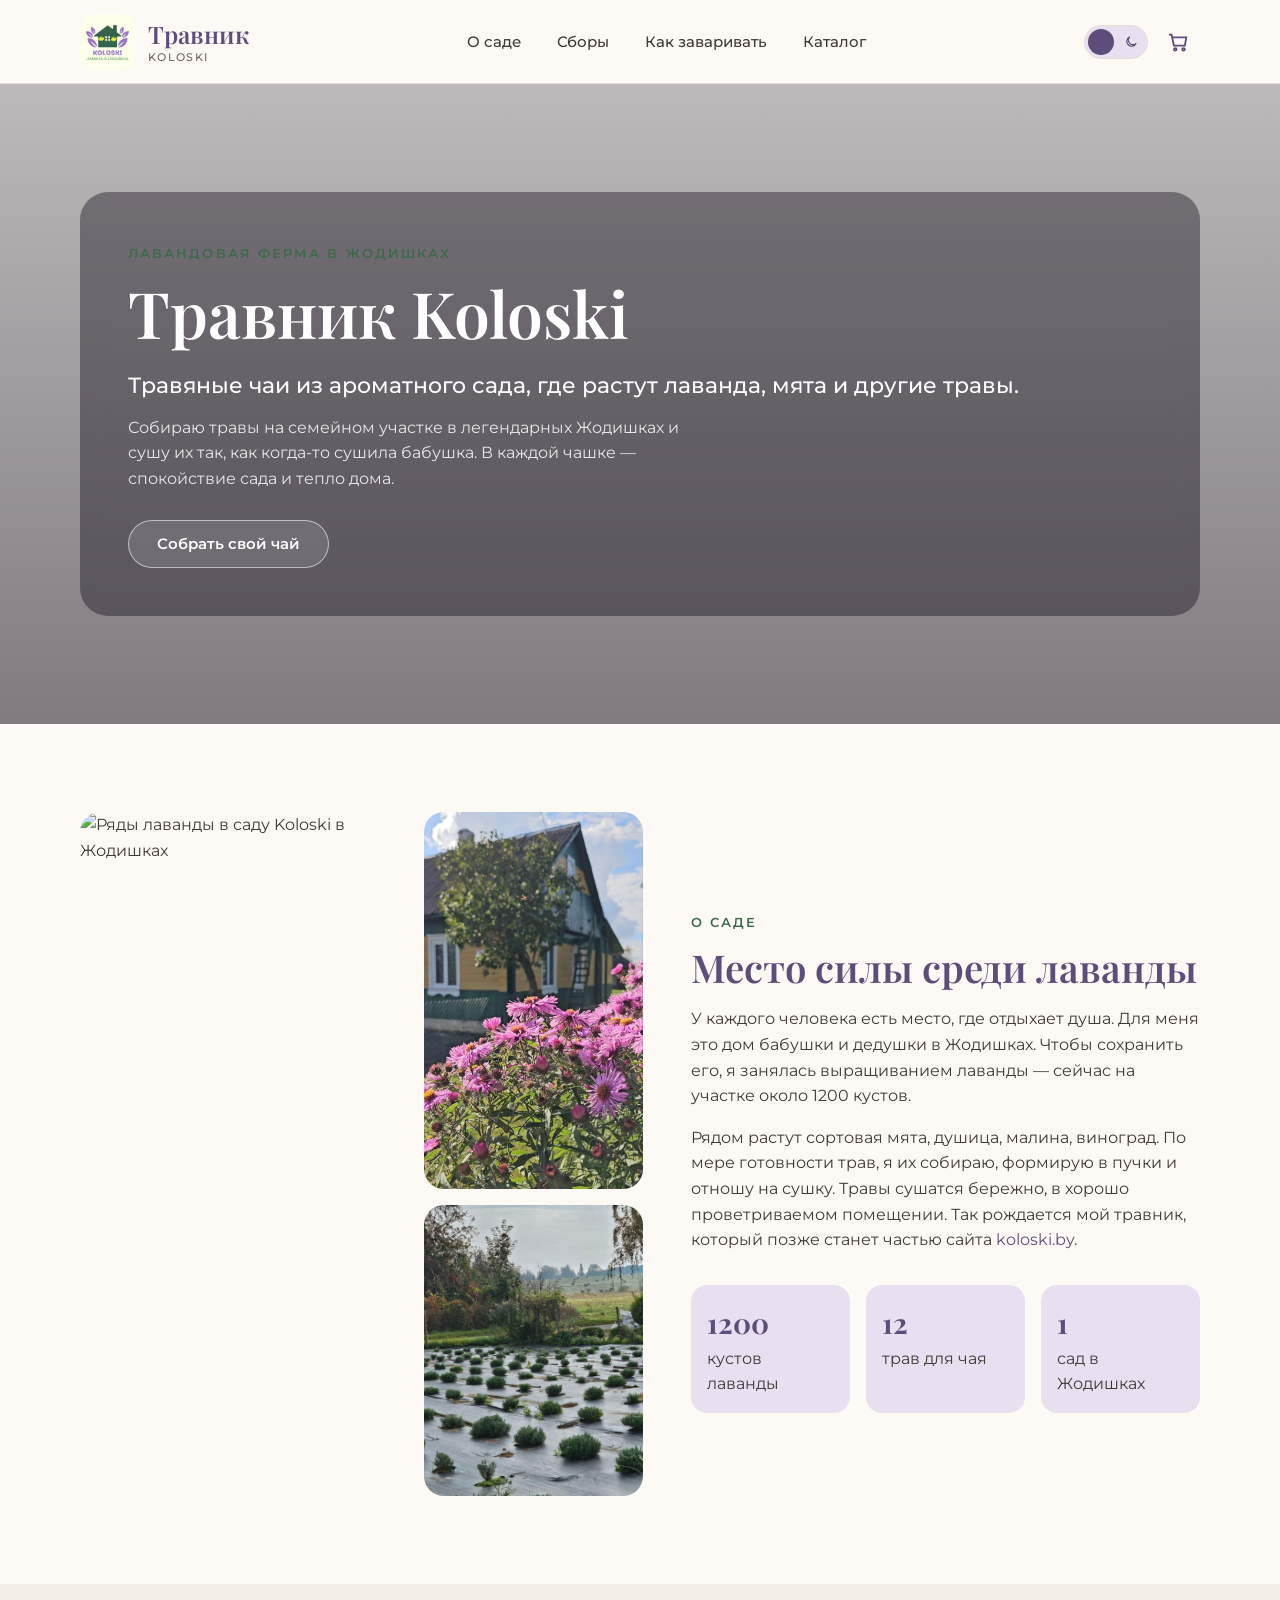
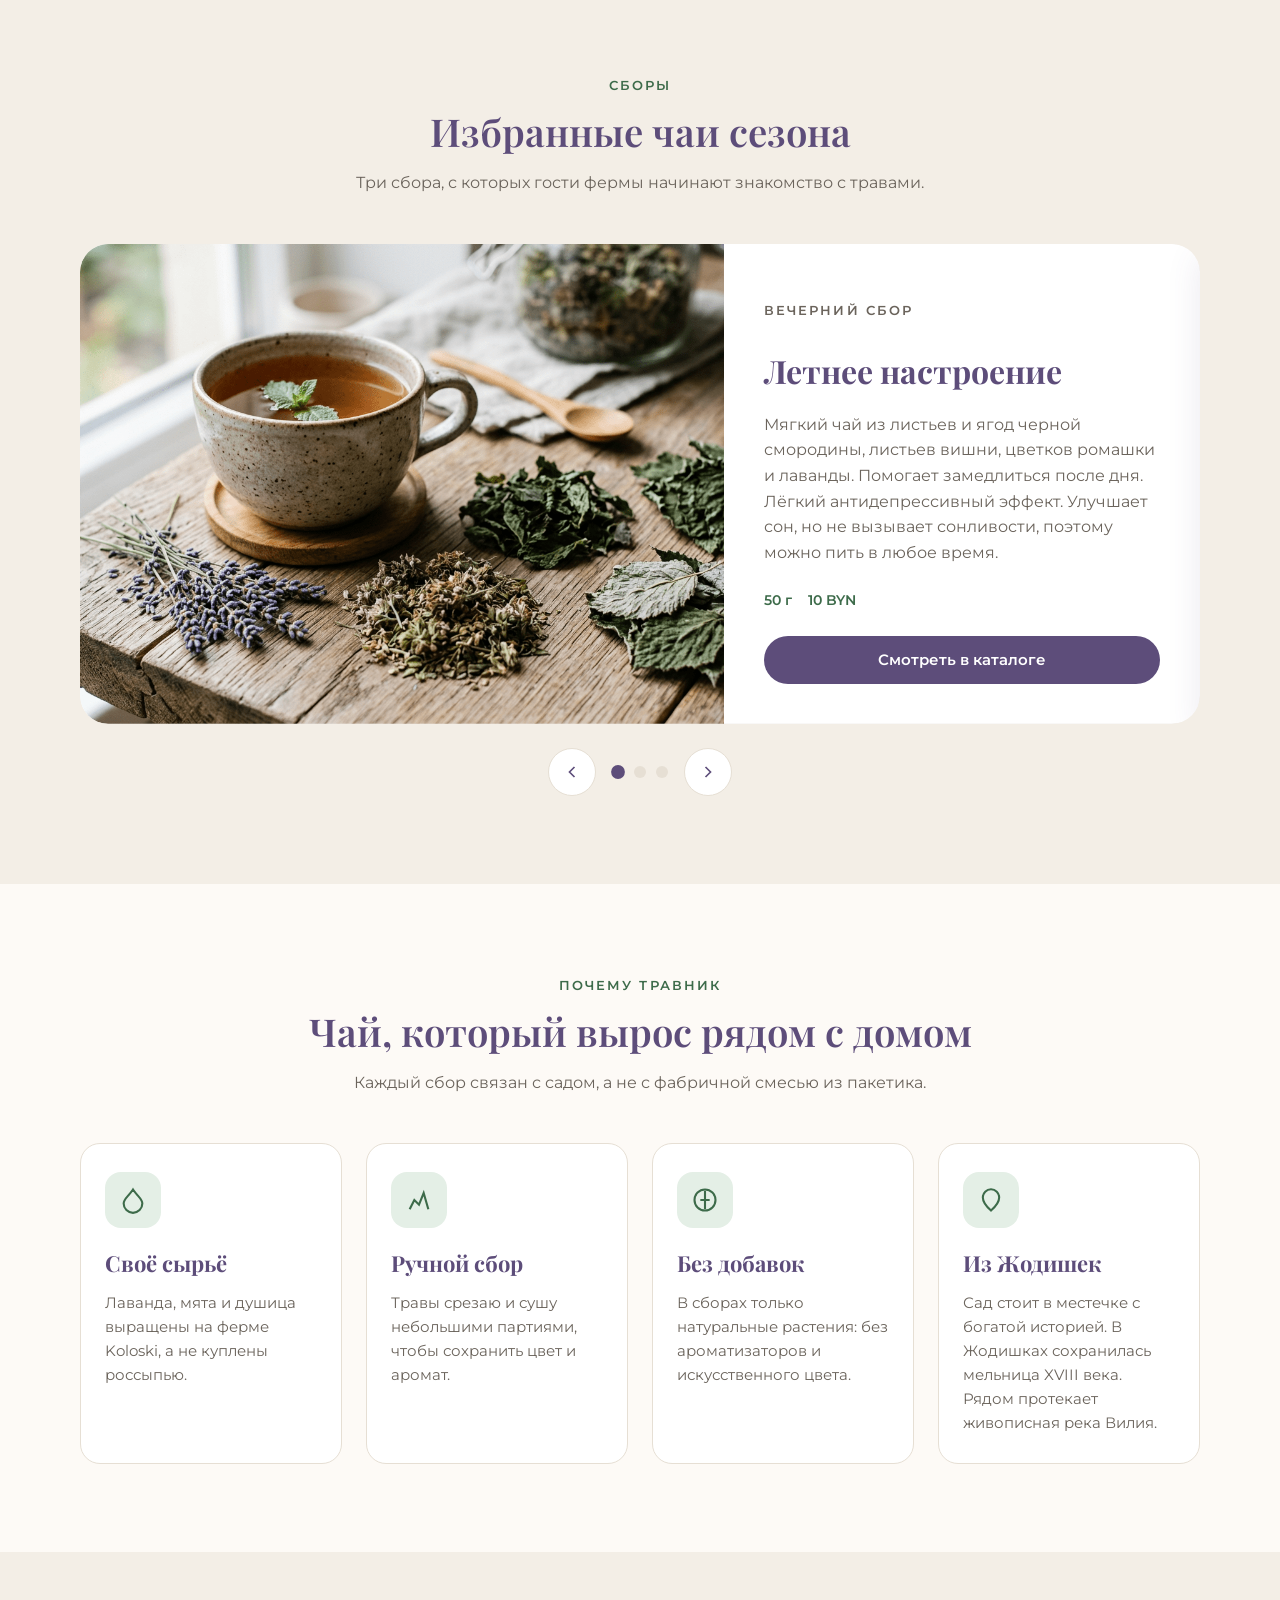
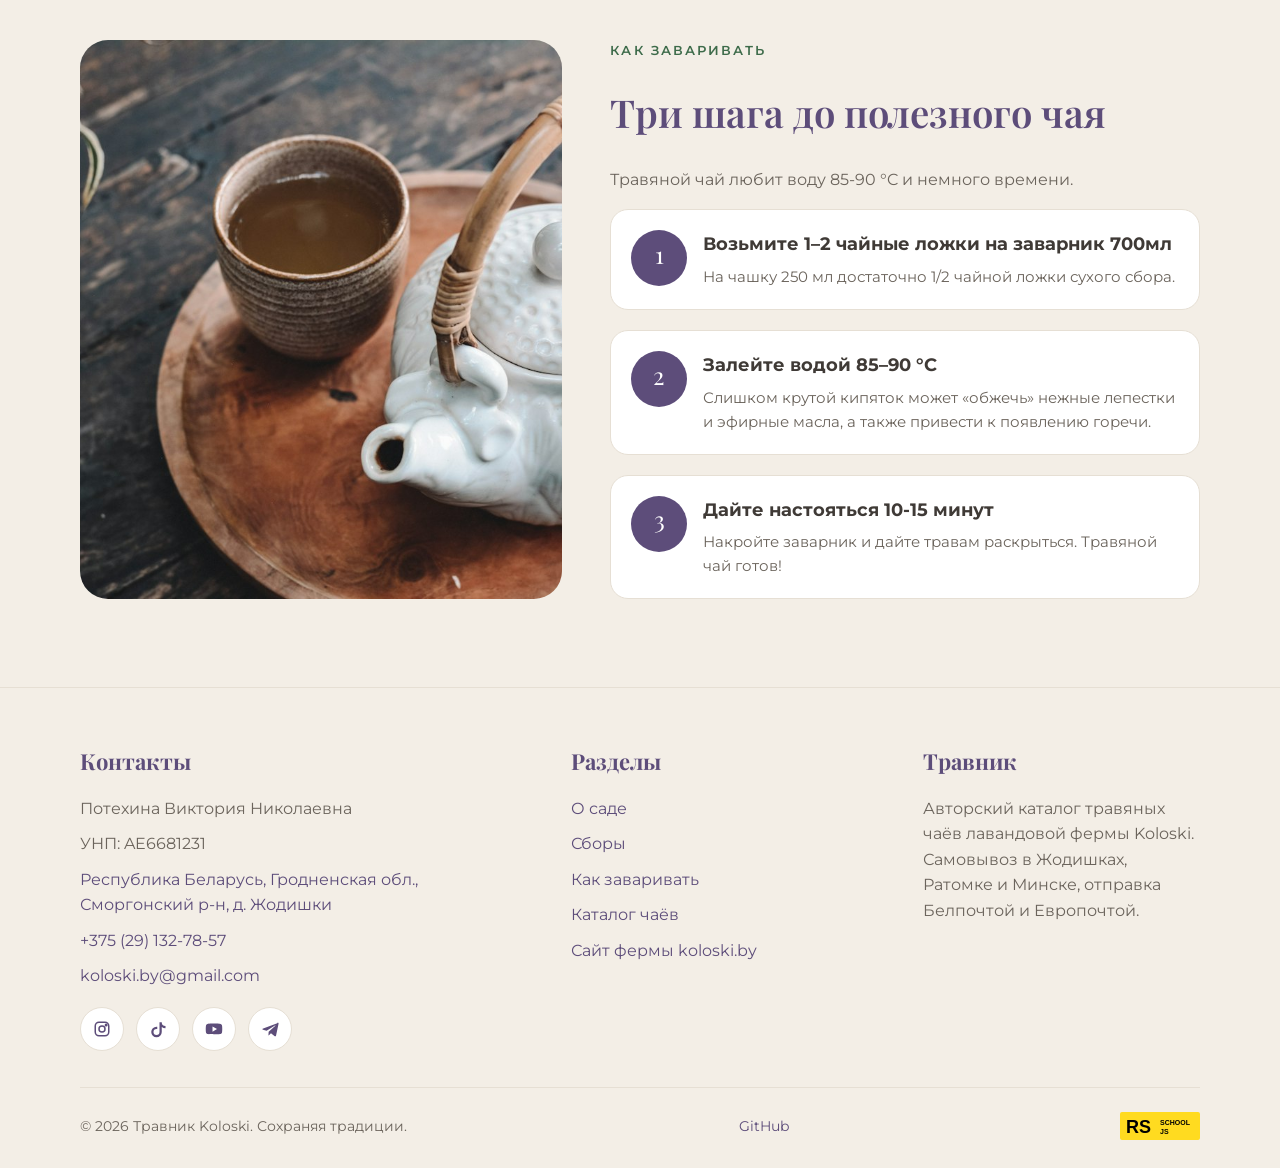
==== commit c91a6a81: "feat: add adaptive and fix style" ====
--- a/index.html
+++ b/index.html
@@ -340,6 +340,7 @@
             </div>
             <div class="footer-bottom">
                 <p>© 2026 Травник Koloski. Сохраняя традиции.</p>
+                <a class="github-link" href="https://github.com/vikysan77" target="_blank" rel="noopener noreferrer">GitHub</a>
                 <a class="rs-logo" href="https://rs.school/courses/javascript" target="_blank" rel="noopener noreferrer">
                     <img src="assets/icons/rs-school.svg" alt="RS School">
                 </a>
--- a/style.css
+++ b/style.css
@@ -247,7 +247,6 @@
 
 .hero {
     position: relative;
-    height: calc(100vh - 5.25rem);
     min-height: 40rem;
     display: flex;
     align-items: center;
@@ -629,10 +628,10 @@
 }
 
 .step-num {
-    display: grid;
-    place-items: center;
+    text-align: center;
     width: 3.5rem;
     height: 3.5rem;
+    padding-top: 0.3rem;
     border-radius: 50%;
     font-family: "Playfair Display", "Times New Roman", serif;
     font-size: 1.5rem;
@@ -807,6 +806,17 @@
     background: #e8e0f0;
     color: #5d4d7a;
 }
+
+.badge-action {
+    background: #e4efe6;
+    color: #3d6b4a;
+}
+
+.badge-aroma {
+    background: #f3e6c8;
+    color: #8a6a2a;
+}
+
 
 .herb-card-title {
     margin: 0;
@@ -1228,4 +1238,169 @@
 .rs-logo img {
     width: 5rem;
     height: 1.75rem;
+}
+
+@media (max-width: 75rem) {
+    .catalog-grid,
+    .benefits-grid,
+    .herb-grid-action {
+        grid-template-columns: repeat(3, 1fr);
+    }
+}
+
+@media (max-width: 64rem) {
+    .about-grid,
+    .brew-grid,
+    .slider-slide,
+    .footer-grid {
+        grid-template-columns: 1fr;
+    }
+
+    .slider-image,
+    .slider-image img,
+    .brew-image,
+    .brew-image img,
+    .about-photos img:first-child {
+        min-height: 20rem;
+    }
+
+    .benefits-grid,
+    .catalog-grid,
+    .herb-grid-base,
+    .herb-grid-action,
+    .herb-grid-aroma,
+    .formula,
+    .blend-result {
+        grid-template-columns: 1fr 1fr;
+    }
+
+    .about-copy {
+        order: -1;
+    }
+}
+
+@media (max-width: 48rem) {
+    .container {
+        padding: 0 1.25rem;
+    }
+
+    .section {
+        padding: 4rem 0;
+    }
+
+    .nav {
+        position: absolute;
+        top: 100%;
+        right: 0;
+        left: 0;
+        width: 100%;
+        height: calc(100vh - 5.25rem);
+        background: #ffffff;
+        border-left: 0;
+        transform: translateX(100%);
+        visibility: hidden;
+        pointer-events: none;
+        transition: transform 0.35s ease;
+        padding: 2rem 1.5rem;
+        z-index: 15;
+    }
+
+    .nav.is-open {
+        transform: translateX(0);
+        visibility: visible;
+        pointer-events: auto;
+    }
+
+    .nav-list {
+        flex-direction: column;
+        align-items: stretch;
+        gap: 0.5rem;
+    }
+
+    .nav-list a {
+        padding: 0.875rem 1rem;
+        font-size: 1.125rem;
+    }
+
+    .burger {
+        display: flex;
+    }
+
+    .hero {
+        min-height: 35rem;
+    }
+
+    .hero-content {
+        padding: 2rem 1.5rem;
+    }
+
+    .about-stats,
+    .footer-bottom {
+        grid-template-columns: 1fr;
+        flex-direction: column;
+        align-items: flex-start;
+    }
+    .logo-name {
+        font-size: 1rem;
+    }
+}
+
+@media (max-width: 35rem) {
+    .catalog-grid,
+    .benefits-grid,
+    .about-stats,
+    .formula,
+    .herb-grid-base,
+    .herb-grid-action,
+    .herb-grid-aroma,
+    .blend-result {
+        grid-template-columns: 1fr;
+    }
+
+    .constructor-step-head {
+        flex-direction: column;
+        align-items: flex-start;
+    }
+
+    .about-photos img:first-child,
+    .about-photos img:not(:first-child) {
+        min-height: 13.75rem;
+        grid-row: auto;
+    }
+
+    .slider-body {
+        padding: 1.5rem;
+    }
+
+    .logo {
+        gap: 0.3rem;
+    }
+
+    .logo img {
+        width: 2rem;
+        height: 2rem;
+    }
+
+    .hero {
+        min-height: 32.5rem;
+        background-position: 62% center;
+    }
+}
+
+@media (max-width: 23.75rem) {
+    .container {
+        padding: 0 1rem;
+    }
+
+    .section {
+        padding: 3rem 0;
+    }
+
+    .logo-tag {
+        display: none;
+    }
+
+    .hero-content {
+        padding: 1.5rem 1rem;
+    }
 }
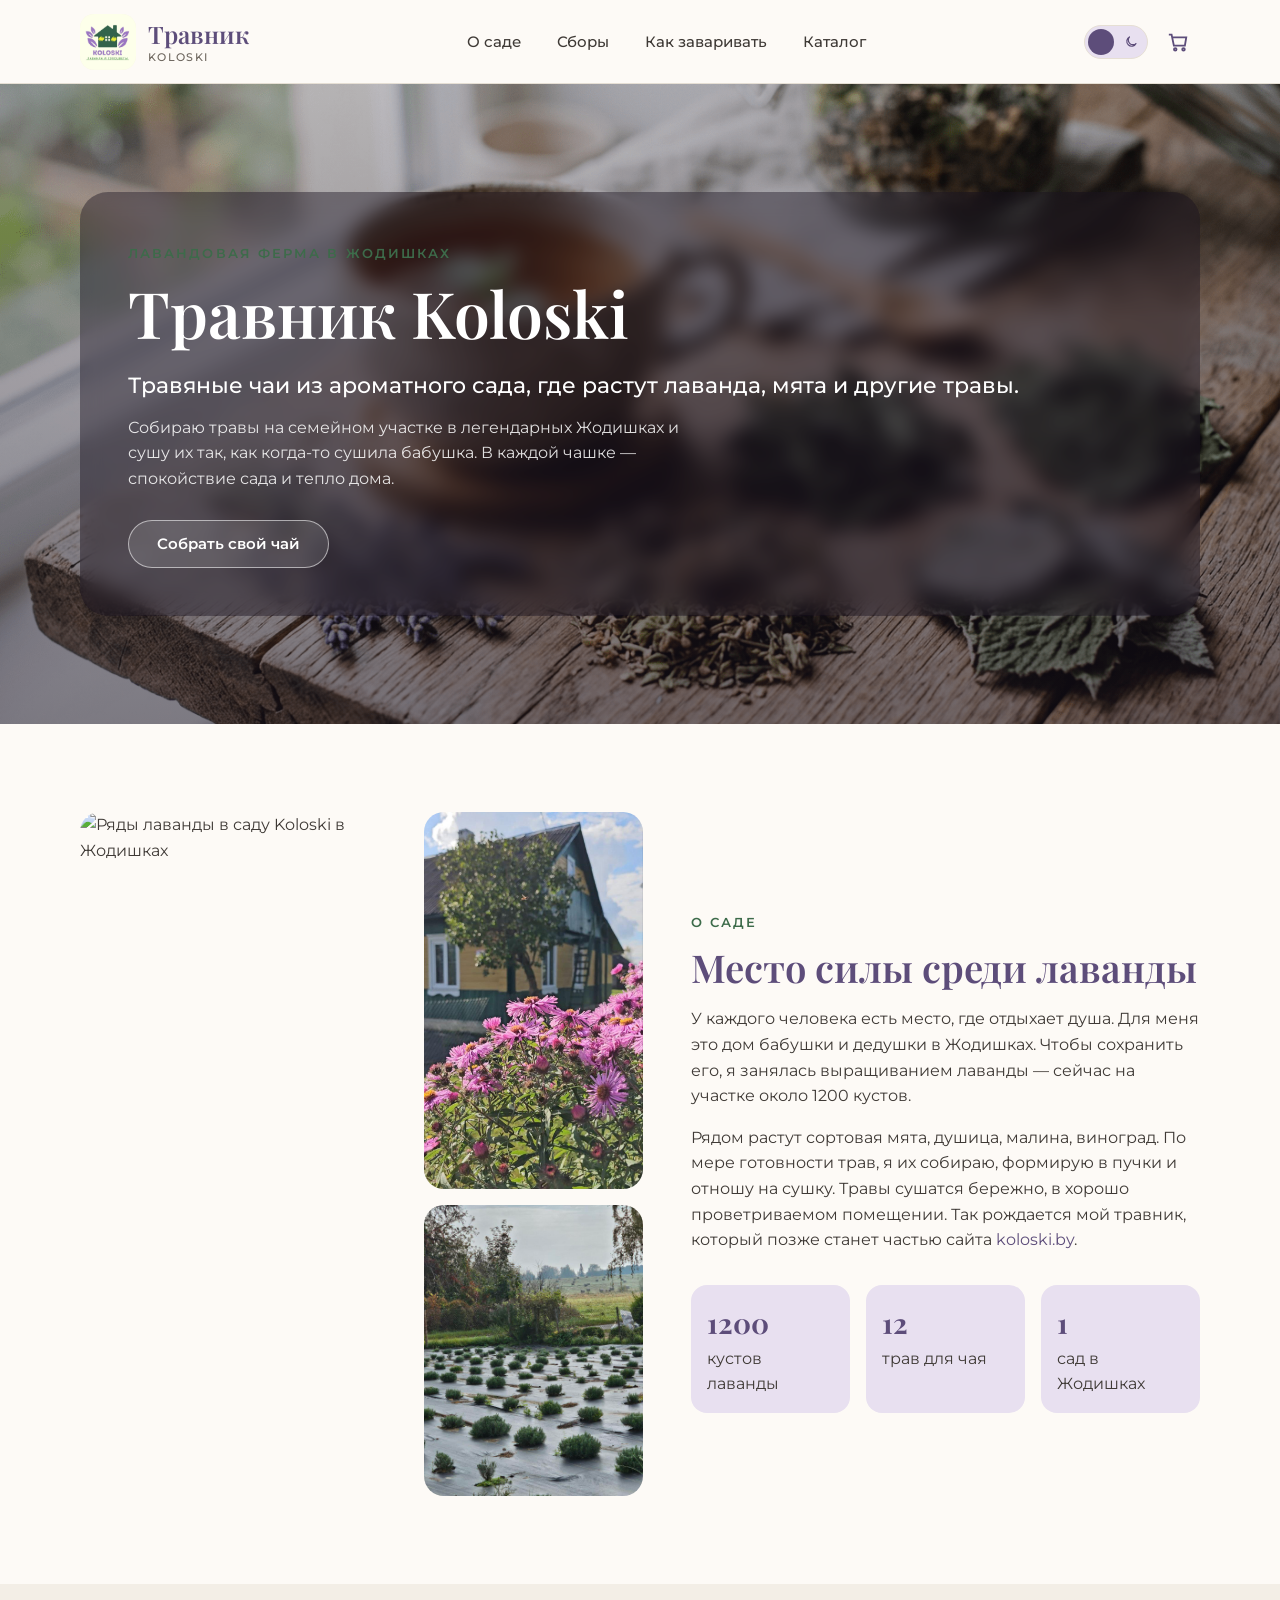
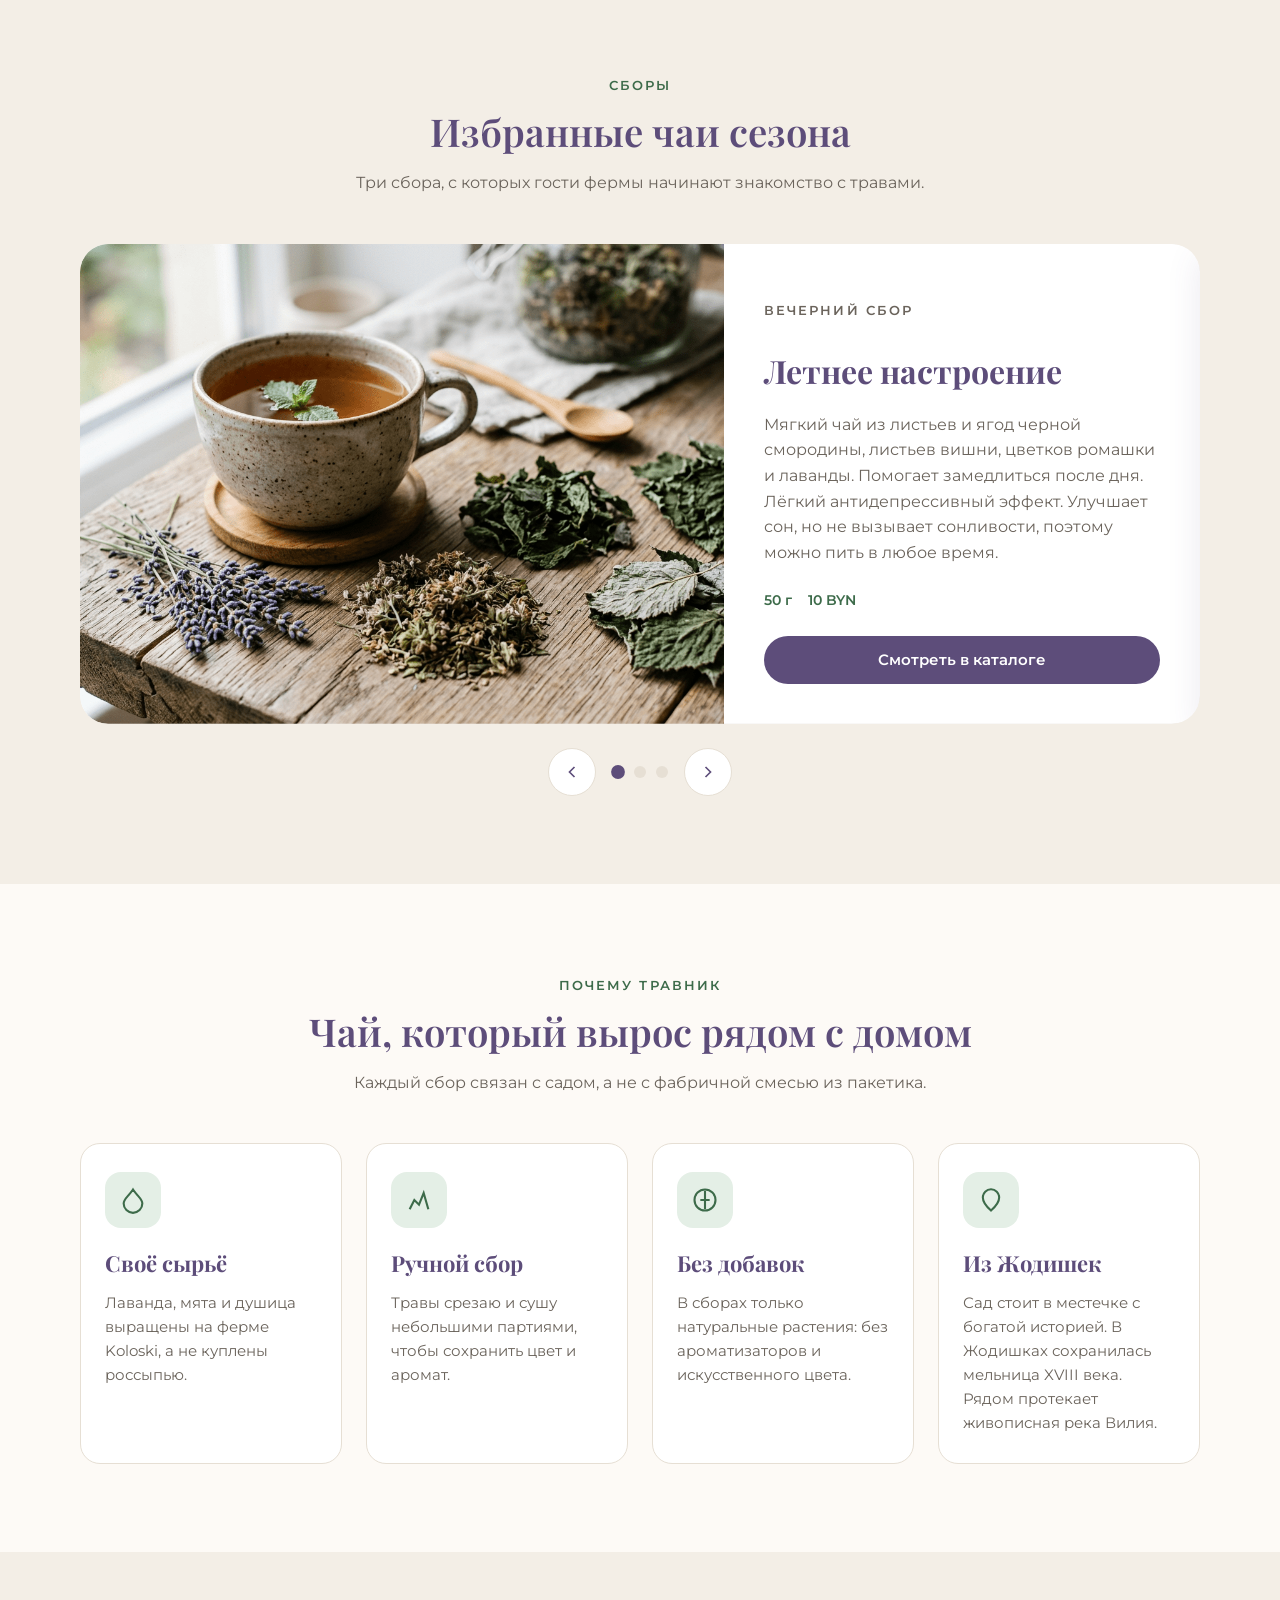
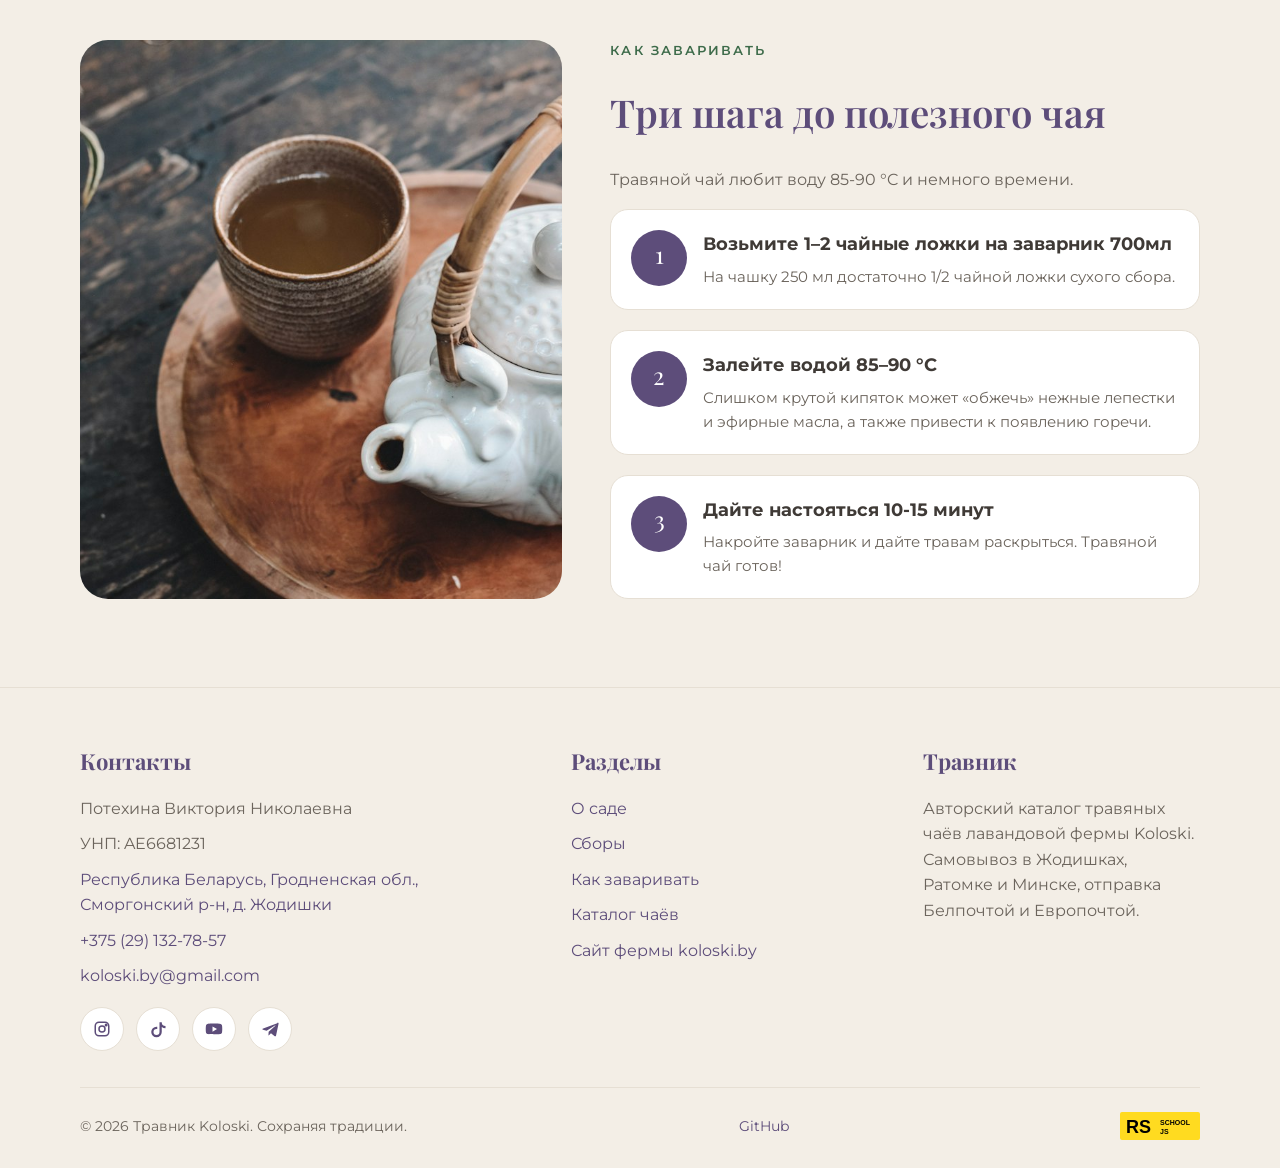
==== commit 187dcbeb: "refactor: change structure of the project" ====
--- a/index.html
+++ b/index.html
@@ -9,7 +9,13 @@
     <link rel="preconnect" href="https://fonts.googleapis.com">
     <link rel="preconnect" href="https://fonts.gstatic.com" crossorigin>
     <link href="https://fonts.googleapis.com/css2?family=Montserrat:wght@400;500;600;700&family=Playfair+Display:ital,wght@0,500;0,600;0,700;1,500&display=swap" rel="stylesheet">
-    <link rel="stylesheet" href="style.css">
+    <link rel="stylesheet" href="css/style.css">
+    <script>
+        document.documentElement.setAttribute(
+            'data-theme',
+            localStorage.getItem('travnik-theme') === 'dark' ? 'dark' : 'light'
+        );
+    </script>
 </head>
 <body>
     <header class="header">
@@ -347,5 +353,6 @@
             </div>
         </div>
     </footer>
+    <script src="js/main.js"></script>
 </body>
 </html>
--- a/css/style.css
+++ b/css/style.css
@@ -0,0 +1,1605 @@
+*,
+*::before,
+*::after {
+    box-sizing: border-box;
+}
+
+html {
+    font-size: 100%;
+    scroll-behavior: smooth;
+    overflow-x: hidden;
+}
+
+body {
+    margin: 0;
+    font-family: "Montserrat", "Segoe UI", sans-serif;
+    font-size: 1rem;
+    line-height: 1.6;
+    color: #3f3a36;
+    background: #fdfaf6;
+    overflow-x: hidden;
+    transition: background-color 0.3s ease, color 0.3s ease;
+    -webkit-tap-highlight-color: transparent;
+}
+
+img {
+    max-width: 100%;
+    height: auto;
+    display: block;
+}
+
+a {
+    color: #5d4d7a;
+    text-decoration: none;
+    transition: color 0.3s ease, opacity 0.3s ease, background-color 0.3s ease, transform 0.3s ease, box-shadow 0.3s ease;
+}
+
+a:hover {
+    color: #4a3c64;
+}
+
+button {
+    font-family: inherit;
+    cursor: pointer;
+    border: 0;
+    background: none;
+    color: inherit;
+}
+
+ul {
+    margin: 0;
+    padding: 0;
+    list-style: none;
+}
+
+h1,
+h2,
+h3,
+p {
+    margin: 0;
+}
+
+.container {
+    width: 100%;
+    max-width: 75rem;
+    margin: 0 auto;
+    padding: 0 2.5rem;
+}
+
+.header {
+    position: sticky;
+    top: 0;
+    z-index: 20;
+    height: 5.25rem;
+    overflow: visible;
+    background: rgba(253, 250, 246, 0.96);
+    border-bottom: 0.0625rem solid #e6dfd4;
+}
+
+.header-inner {
+    display: flex;
+    align-items: center;
+    justify-content: space-between;
+    gap: 1.5rem;
+    height: 5.25rem;
+}
+
+.logo {
+    display: flex;
+    align-items: center;
+    gap: 0.75rem;
+    color: #5d4d7a;
+    min-width: 0;
+}
+
+.logo:hover {
+    color: #4a3c64;
+    opacity: 0.88;
+}
+
+.logo img {
+    width: 3.5rem;
+    height: 3.5rem;
+    object-fit: contain;
+    border-radius: 0.875rem;
+    background: #f7f3e8;
+    flex-shrink: 0;
+}
+
+.logo-text {
+    display: flex;
+    flex-direction: column;
+    line-height: 1.1;
+}
+
+.logo-name {
+    font-family: "Playfair Display", "Times New Roman", serif;
+    font-size: 1.5rem;
+    font-weight: 600;
+}
+
+.logo-tag {
+    margin-top: 0.25rem;
+    font-size: 0.6875rem;
+    font-weight: 500;
+    letter-spacing: 0.12em;
+    text-transform: uppercase;
+    color: #6b645c;
+}
+
+.nav-list {
+    display: flex;
+    align-items: center;
+    gap: 0.5rem;
+}
+
+.nav-list a {
+    display: block;
+    padding: 0.5rem 0.875rem;
+    border-radius: 100rem;
+    color: #3f3a36;
+    font-size: 0.9375rem;
+    font-weight: 500;
+}
+
+.nav-list a:hover,
+.nav-list a.is-active {
+    color: #5d4d7a;
+    background: #e8e0f0;
+}
+
+.header-actions {
+    display: flex;
+    align-items: center;
+    gap: 0.5rem;
+}
+
+.cart-toggle {
+    position: relative;
+    display: grid;
+    place-items: center;
+    width: 2.75rem;
+    height: 2.75rem;
+    border-radius: 0.75rem;
+    color: #5d4d7a;
+}
+
+.cart-toggle:hover {
+    background: #e8e0f0;
+}
+
+.cart-toggle-count {
+    position: absolute;
+    top: 0.25rem;
+    right: 0.25rem;
+    min-width: 1.125rem;
+    height: 1.125rem;
+    padding: 0 0.3125rem;
+    border-radius: 100rem;
+    background: #3d6b4a;
+    color: #fff;
+    font-size: 0.6875rem;
+    font-weight: 700;
+    line-height: 1.125rem;
+    text-align: center;
+}
+.theme-toggle {
+    width: 4rem;
+    height: 2.125rem;
+    padding: 0.1875rem;
+    border-radius: 100rem;
+    background: #e8e0f0;
+    border: 0.0625rem solid #e6dfd4;
+    position: relative;
+}
+
+.theme-toggle:hover {
+    box-shadow: 0 0 0 0.1875rem #e8e0f0;
+}
+
+.theme-toggle-icons {
+    display: flex;
+    justify-content: space-between;
+    align-items: center;
+    height: 100%;
+    padding: 0 0.375rem;
+    color: #5d4d7a;
+}
+
+.theme-toggle-thumb {
+    position: absolute;
+    top: 0.1875rem;
+    left: 0.1875rem;
+    width: 1.625rem;
+    height: 1.625rem;
+    border-radius: 50%;
+    background: #5d4d7a;
+    transition: transform 0.3s ease;
+}
+
+.theme-toggle[aria-pressed="true"] .theme-toggle-thumb {
+    transform: translateX(1.875rem);
+}
+
+.burger {
+    display: none;
+    width: 2.75rem;
+    height: 2.75rem;
+    border-radius: 0.75rem;
+    align-items: center;
+    justify-content: center;
+    flex-direction: column;
+    gap: 0.3125rem;
+}
+
+.burger:hover {
+    background: #e8e0f0;
+}
+
+.burger span {
+    display: block;
+    width: 1.375rem;
+    height: 0.125rem;
+    background: #5d4d7a;
+    border-radius: 0.125rem;
+    transition: transform 0.3s ease, opacity 0.3s ease;
+}
+
+.hero {
+    position: relative;
+    min-height: 40rem;
+    display: flex;
+    align-items: center;
+    scroll-margin-top: 6rem;
+    background:
+            linear-gradient(180deg, rgba(26, 18, 32, 0.28) 0%, rgba(26, 18, 32, 0.55) 100%),
+            url("../assets/images/tea-cup.png") center / cover no-repeat;
+}
+
+.hero-content {
+    padding: 3rem;
+    border-radius: 1.75rem;
+    background: rgba(26, 18, 32, 0.42);
+    backdrop-filter: blur(0.625rem);
+    color: #fff;
+}
+
+.hero h1 {
+    font-family: "Playfair Display", "Times New Roman", serif;
+    font-size: clamp(2.25rem, 5vw, 4rem);
+    font-weight: 600;
+    line-height: 1.15;
+}
+
+.hero-lead {
+    margin: 1.125rem 0 0.75rem;
+    font-size: clamp(1.125rem, 2vw, 1.375rem);
+    font-weight: 500;
+}
+
+.hero-text {
+    max-width: 35rem;
+    margin-bottom: 1.75rem;
+    color: rgba(255, 255, 255, 0.86);
+}
+
+section {
+    padding: 5.5rem 0;
+    scroll-margin-top: 6rem;
+}
+
+.section--alt {
+    background: #f3eee6;
+}
+
+.section-header {
+    max-width: 42.5rem;
+    margin: 0 auto 3rem;
+    text-align: center;
+}
+
+.eyebrow {
+    display: inline-block;
+    margin-bottom: 0.75rem;
+    font-size: 0.8125rem;
+    font-weight: 600;
+    letter-spacing: 0.16em;
+    text-transform: uppercase;
+    color: #3d6b4a;
+}
+
+.section-title {
+    font-family: "Playfair Display", "Times New Roman", serif;
+    font-size: clamp(1.75rem, 3vw, 2.625rem);
+    font-weight: 600;
+    line-height: 1.2;
+    color: #5d4d7a;
+}
+
+.section-text {
+    margin-top: 1rem;
+    color: #6b645c;
+}
+
+.btn {
+    display: inline-flex;
+    align-items: center;
+    justify-content: center;
+    min-height: 3rem;
+    padding: 0.75rem 1.75rem;
+    border-radius: 100rem;
+    font-size: 0.9375rem;
+    font-weight: 600;
+    line-height: 1;
+    transition: color 0.3s ease, background-color 0.3s ease, border-color 0.3s ease, transform 0.3s ease, box-shadow 0.3s ease;
+}
+
+.btn-primary {
+    background: #5d4d7a;
+    color: #fff;
+}
+
+.btn-primary:hover {
+    background: #4a3c64;
+    color: #fff;
+    transform: translateY(-0.125rem);
+}
+
+.btn:disabled,
+.btn-primary:disabled:hover {
+    opacity: 0.45;
+    cursor: not-allowed;
+    transform: none;
+    box-shadow: none;
+}
+
+.btn-ghost {
+    border: 0.0625rem solid rgba(255, 255, 255, 0.55);
+    color: #fff;
+    background: rgba(255, 255, 255, 0.12);
+}
+
+.btn-ghost:hover {
+    background: #fff;
+    color: #5d4d7a;
+}
+
+.about-grid {
+    display: grid;
+    grid-template-columns: 1.05fr 0.95fr;
+    gap: 3rem;
+    align-items: center;
+}
+
+.about-photos {
+    display: grid;
+    grid-template-columns: 1.2fr 0.8fr;
+    gap: 1rem;
+}
+
+.about-photos img {
+    width: 100%;
+    height: 100%;
+    object-fit: cover;
+    border-radius: 1.25rem;
+}
+
+.about-photos img:first-child {
+    min-height: 26.25rem;
+    grid-row: span 2;
+}
+
+.about-photos img:not(:first-child) {
+    min-height: 12.625rem;
+}
+
+.about-copy .section-title {
+    text-align: left;
+}
+
+.about-copy p {
+    margin-top: 1rem;
+}
+
+.about-stats {
+    display: grid;
+    grid-template-columns: repeat(3, 1fr);
+    gap: 1rem;
+    margin-top: 2rem;
+}
+
+.stat {
+    padding: 1rem;
+    border-radius: 1rem;
+    background: #e8e0f0;
+}
+
+.stat b {
+    display: block;
+    font-family: "Playfair Display", "Times New Roman", serif;
+    font-size: 1.75rem;
+    color: #5d4d7a;
+}
+
+.section-alt {
+    background: #f3eee6;
+}
+
+.slider {
+    position: relative;
+    overflow: hidden;
+}
+
+.slider-viewport {
+    overflow: hidden;
+    width: 100%;
+    border-radius: 1.75rem;
+    clip-path: inset(0 round 1.75rem);
+}
+
+.slider-track {
+    display: flex;
+    width: 100%;
+    transition: transform 0.5s ease;
+}
+
+.slider-slide {
+    flex: 0 0 100%;
+    width: 100%;
+    min-width: 100%;
+    max-width: 100%;
+    display: grid;
+    grid-template-columns: 1.15fr 0.85fr;
+    min-height: 28.75rem;
+    background: #ffffff;
+    box-shadow: 0 0.75rem 2rem rgba(93, 77, 122, 0.12);
+}
+
+.slider-image {
+    min-height: 28.75rem;
+}
+
+.slider-image img {
+    width: 100%;
+    height: 100%;
+    object-fit: cover;
+}
+
+.slider-body {
+    display: flex;
+    flex-direction: column;
+    justify-content: center;
+    padding: 2.5rem;
+}
+
+.slider-body h3 {
+    font-family: "Playfair Display", "Times New Roman", serif;
+    font-size: 2rem;
+    color: #5d4d7a;
+}
+
+.slider-body p {
+    margin: 1rem 0 1.5rem;
+    color: #6b645c;
+}
+
+.slider-meta {
+    display: flex;
+    gap: 1rem;
+    margin-bottom: 1.5rem;
+    color: #3d6b4a;
+    font-weight: 600;
+    font-size: 0.875rem;
+}
+
+.slider-controls {
+    display: flex;
+    align-items: center;
+    justify-content: center;
+    gap: 1rem;
+    margin-top: 1.5rem;
+}
+
+.slider-arrow {
+    width: 3rem;
+    height: 3rem;
+    border-radius: 50%;
+    border: 0.0625rem solid #e6dfd4;
+    background: #ffffff;
+    color: #5d4d7a;
+    display: grid;
+    place-items: center;
+    transition: background-color 0.3s ease, transform 0.3s ease, border-color 0.3s ease;
+}
+
+.slider-arrow:hover {
+    background: #5d4d7a;
+    color: #fff;
+    border-color: #5d4d7a;
+    transform: scale(1.05);
+}
+
+.slider-dots {
+    display: flex;
+    gap: 0.625rem;
+}
+
+.slider-dot {
+    width: 0.75rem;
+    height: 0.75rem;
+    border-radius: 50%;
+    background: #e6dfd4;
+    transition: background-color 0.3s ease, transform 0.3s ease;
+}
+
+.slider-dot.is-active,
+.slider-dot:hover {
+    background: #5d4d7a;
+    transform: scale(1.15);
+}
+
+.benefits-grid {
+    display: grid;
+    grid-template-columns: repeat(4, 1fr);
+    gap: 1.5rem;
+}
+
+.benefit {
+    padding: 1.75rem 1.5rem;
+    border-radius: 1.25rem;
+    background: #ffffff;
+    border: 0.0625rem solid #e6dfd4;
+    transition: transform 0.3s ease, box-shadow 0.3s ease, border-color 0.3s ease;
+}
+
+.benefit:hover {
+    transform: translateY(-0.375rem);
+    box-shadow: 0 0.75rem 2rem rgba(93, 77, 122, 0.12);
+    border-color: #e8e0f0;
+}
+
+.benefit-icon {
+    width: 3.5rem;
+    height: 3.5rem;
+    margin-bottom: 1.125rem;
+    border-radius: 1rem;
+    display: grid;
+    place-items: center;
+    background: #e4efe6;
+    color: #3d6b4a;
+}
+
+.benefit h3 {
+    font-family: "Playfair Display", "Times New Roman", serif;
+    font-size: 1.375rem;
+    margin-bottom: 0.625rem;
+    color: #5d4d7a;
+}
+
+.benefit p {
+    color: #6b645c;
+    font-size: 0.9375rem;
+}
+
+.brew-grid {
+    display: grid;
+    grid-template-columns: 0.9fr 1.1fr;
+    gap: 3rem;
+}
+
+.brew-image {
+    min-height: 26.25rem;
+    border-radius: 1.75rem;
+    overflow: hidden;
+}
+
+.brew-text {
+    display: flex;
+    gap: 1rem;
+    flex-direction: column;
+}
+
+.brew-image img {
+    width: 100%;
+    height: 100%;
+    min-height: 26.25rem;
+    object-fit: cover;
+}
+
+.steps {
+    display: grid;
+    gap: 1.25rem;
+}
+
+.step {
+    display: grid;
+    grid-template-columns: 3.5rem 1fr;
+    gap: 1rem;
+    padding: 1.25rem;
+    border-radius: 1.125rem;
+    background: #ffffff;
+    border: 0.0625rem solid #e6dfd4;
+    transition: transform 0.3s ease, box-shadow 0.3s ease;
+}
+
+.step:hover {
+    transform: translateY(-0.25rem);
+    box-shadow: 0 0.75rem 2rem rgba(93, 77, 122, 0.12);
+}
+
+.step-num {
+    text-align: center;
+    width: 3.5rem;
+    height: 3.5rem;
+    padding-top: 0.3rem;
+    border-radius: 50%;
+    font-family: "Playfair Display", "Times New Roman", serif;
+    font-size: 1.5rem;
+    color: #fff;
+    background: #5d4d7a;
+}
+
+.step h3 {
+    font-size: 1.125rem;
+    margin-bottom: 0.375rem;
+}
+
+.step p {
+    color: #6b645c;
+    font-size: 0.9375rem;
+}
+
+.page-hero {
+    padding: 4rem 0 1.5rem;
+    background: linear-gradient(180deg, #e8e0f0, transparent 80%);
+}
+
+.page-hero h1 {
+    font-family: "Playfair Display", "Times New Roman", serif;
+    font-size: clamp(2rem, 4vw, 3.25rem);
+    color: #5d4d7a;
+}
+
+.page-hero p {
+    max-width: 45rem;
+    margin-top: 1rem;
+    color: #6b645c;
+}
+
+.formula {
+    display: grid;
+    grid-template-columns: repeat(3, 1fr);
+    gap: 1rem;
+    margin: 2.25rem 0 0.5rem;
+}
+
+.formula-item {
+    display: flex;
+    align-items: center;
+    gap: 0.875rem;
+    padding: 1rem 1.125rem;
+    border-radius: 1.125rem;
+    background: #ffffff;
+    border: 0.0625rem solid #e6dfd4;
+}
+
+.formula-num {
+    display: grid;
+    place-items: center;
+    min-width: 3.5rem;
+    height: 3.5rem;
+    padding: 0 0.5rem;
+    border-radius: 1rem;
+    font-family: "Playfair Display", "Times New Roman", serif;
+    font-size: 1rem;
+    font-weight: 700;
+    color: #fff;
+    background: #5d4d7a;
+}
+
+.formula-item-action .formula-num {
+    background: #3d6b4a;
+    color: #fff;
+}
+
+.formula-item-aroma .formula-num {
+    background: #c4a35a;
+    letter-spacing: 0.04em;
+}
+
+.formula-item b {
+    display: block;
+    font-size: 0.9375rem;
+}
+
+.catalog {
+    padding: 1rem 0;
+}
+
+.constructor {
+    display: grid;
+    gap: 2.5rem;
+    margin: 2.5rem 0 3rem;
+}
+
+.constructor-step-head {
+    display: flex;
+    align-items: flex-end;
+    justify-content: space-between;
+    gap: 1rem;
+    margin-bottom: 2rem;
+}
+
+.constructor-step-head h2 {
+    font-family: "Playfair Display", "Times New Roman", serif;
+    font-size: clamp(1.5rem, 3vw, 2rem);
+    color: #5d4d7a;
+}
+
+.constructor-step-head p {
+    color: #6b645c;
+    max-width: 32.5rem;
+}
+
+.herb-grid {
+    display: grid;
+    gap: 1.25rem;
+}
+
+.herb-grid-base {
+    grid-template-columns: repeat(4, 1fr);
+}
+
+.herb-grid-action {
+    grid-template-columns: repeat(5, 1fr);
+}
+
+.herb-grid-aroma {
+    grid-template-columns: repeat(3, 1fr);
+}
+
+.herb-card {
+    position: relative;
+    display: flex;
+    flex-direction: column;
+    width: 100%;
+    margin: 0;
+    padding: 0;
+    text-align: left;
+    border: 0.125rem solid #e6dfd4;
+    border-radius: 1.5rem;
+    background: #ffffff;
+    overflow: hidden;
+    color: inherit;
+    transition: transform 0.3s ease, box-shadow 0.3s ease, border-color 0.3s ease;
+}
+
+.herb-card:hover {
+    transform: translateY(-0.375rem);
+    box-shadow: 0 0.75rem 2rem rgba(93, 77, 122, 0.12);
+    border-color: #e8e0f0;
+}
+
+.herb-card img {
+    width: 100%;
+    height: 10rem;
+    object-fit: cover;
+}
+
+.herb-card-body {
+    display: flex;
+    flex-direction: column;
+    gap: 1rem;
+    padding: 1rem 1rem 1.125rem;
+    flex-grow: 1;
+}
+
+.herb-card-badge {
+    display: inline-flex;
+    align-self: flex-start;
+    padding: 0.25rem 0.625rem;
+    border-radius: 100rem;
+    font-size: 0.6875rem;
+    font-weight: 700;
+    letter-spacing: 0.06em;
+    text-transform: uppercase;
+    background: #e8e0f0;
+    color: #5d4d7a;
+}
+
+.badge-action {
+    background: #e4efe6;
+    color: #3d6b4a;
+}
+
+.badge-aroma {
+    background: #f3e6c8;
+    color: #8a6a2a;
+}
+
+
+.herb-card-title {
+    margin: 0;
+    font-family: "Playfair Display", "Times New Roman", serif;
+    font-size: 1.25rem;
+    font-weight: 600;
+    color: #5d4d7a;
+    line-height: 1.25;
+}
+
+.herb-card-text {
+    margin: 0;
+    color: #6b645c;
+    font-size: 0.8125rem;
+    line-height: 1.5;
+}
+
+.herb-card-add {
+    margin-top: auto;
+    align-self: stretch;
+    min-height: 2.625rem;
+    padding: 0.625rem 0.875rem;
+    border: 0;
+    border-radius: 100rem;
+    background: #5d4d7a;
+    color: #fff;
+    font: inherit;
+    font-size: 0.8125rem;
+    font-weight: 700;
+    letter-spacing: 0.04em;
+    text-transform: uppercase;
+    cursor: pointer;
+    transition: background-color 0.3s ease, color 0.3s ease, box-shadow 0.3s ease;
+}
+
+.herb-card-add:hover {
+    background: #4a3c64;
+}
+
+.blend-result {
+    display: grid;
+    grid-template-columns: 1.1fr 0.9fr;
+    gap: 1.75rem;
+    padding: 1.75rem;
+    border-radius: 1.75rem;
+    background: #ffffff;
+    border: 0.0625rem solid #e6dfd4;
+    box-shadow: 0 0.75rem 2rem rgba(93, 77, 122, 0.12);
+}
+
+.blend-result h2 {
+    font-family: "Playfair Display", "Times New Roman", serif;
+    font-size: clamp(1.625rem, 3vw, 2.25rem);
+    color: #5d4d7a;
+    margin: 0.5rem 0 0.75rem;
+}
+
+.blend-result-recipe {
+    color: #6b645c;
+}
+
+.blend-ratio {
+    display: flex;
+    flex-wrap: wrap;
+    gap: 0.625rem;
+    margin: 1.25rem 0;
+}
+
+.blend-ratio span {
+    display: inline-flex;
+    align-items: center;
+    gap: 0.5rem;
+    padding: 0.5rem 0.75rem;
+    border-radius: 100rem;
+    background: #f3eee6;
+    font-size: 0.875rem;
+    font-weight: 600;
+}
+
+.blend-result-visual {
+    display: grid;
+    align-content: center;
+    gap: 1.25rem;
+}
+
+.blend-chips {
+    display: flex;
+    flex-wrap: wrap;
+    gap: 0.5rem;
+    list-style: none;
+    margin: 0;
+    padding: 0;
+    min-height: 2.5rem;
+}
+
+.blend-chips:empty::before {
+    content: "Пока пусто — добавьте травы карточками выше.";
+    color: #6b645c;
+    font-size: 0.875rem;
+}
+
+.blend-chip {
+    display: inline-flex;
+    align-items: center;
+    gap: 0.5rem;
+    max-width: 100%;
+    padding: 0.25rem 0.25rem 0.25rem 0.25rem;
+    border: 0.0625rem solid transparent;
+    border-radius: 100rem;
+}
+
+.blend-chip img {
+    width: 1.75rem;
+    height: 1.75rem;
+    border-radius: 50%;
+    object-fit: cover;
+    flex-shrink: 0;
+    box-shadow: 0 0 0 0.125rem currentColor;
+}
+
+.blend-chip span {
+    white-space: nowrap;
+    font-size: 0.8125rem;
+    font-weight: 600;
+    line-height: 1.2;
+}
+
+.blend-chip-remove {
+    display: grid;
+    place-items: center;
+    width: 1.75rem;
+    height: 1.75rem;
+    margin: 0;
+    padding: 0;
+    border: 0;
+    border-radius: 50%;
+    background: transparent;
+    color: inherit;
+    font-size: 1.125rem;
+    line-height: 1;
+    cursor: pointer;
+    opacity: 0.7;
+    transition: background-color 0.3s ease, opacity 0.3s ease;
+}
+
+.blend-chip-remove:hover {
+    opacity: 1;
+    background: rgba(255, 255, 255, 0.45);
+}
+
+.blend-chip-base {
+    background: #e8e0f0;
+    color: #5d4d7a;
+}
+
+.blend-chip-action {
+    background: #e4efe6;
+    color: #3d6b4a;
+}
+
+.blend-chip-aroma {
+    background: #f3e6c8;
+    color: #8a6a2a;
+}
+
+.blend-groups {
+    display: grid;
+    gap: 0.875rem;
+    list-style: none;
+    margin: 0;
+    padding: 0;
+}
+
+.blend-groups-head {
+    display: flex;
+    justify-content: space-between;
+    gap: 0.75rem;
+    margin-bottom: 0.375rem;
+    font-size: 0.8125rem;
+    font-weight: 700;
+}
+
+.blend-groups-head span {
+    color: #6b645c;
+    font-weight: 600;
+}
+
+.blend-bar {
+    height: 0.5rem;
+    border-radius: 100rem;
+    background: #f3eee6;
+    overflow: hidden;
+}
+
+.blend-bar i {
+    display: block;
+    height: 100%;
+    width: 0;
+    border-radius: inherit;
+    background: #5d4d7a;
+    transition: width 0.3s ease;
+}
+
+.blend-bar-action i {
+    background: #3d6b4a;
+}
+
+.blend-bar-aroma i {
+    background: #c4a35a;
+}
+
+.blend-result-meta {
+    display: flex;
+    align-items: center;
+    justify-content: space-between;
+    gap: 1rem;
+    margin-top: 1.25rem;
+    font-weight: 700;
+}
+
+.blend-result-price {
+    color: #3d6b4a;
+    font-size: 1.125rem;
+}
+
+.blend-result-cart {
+    margin-top: 1.25rem;
+    width: 100%;
+}
+
+.catalog-tabs {
+    display: flex;
+    flex-wrap: wrap;
+    gap: 0.75rem;
+    margin-bottom: 2rem;
+}
+
+.catalog-tab {
+    min-height: 2.75rem;
+    padding: 0.625rem 1.375rem;
+    border-radius: 100rem;
+    border: 0.0625rem solid #e6dfd4;
+    background: #ffffff;
+    color: #3f3a36;
+    font-weight: 600;
+    transition: background-color 0.3s ease, color 0.3s ease, border-color 0.3s ease, transform 0.3s ease;
+}
+
+.catalog-tab:hover {
+    border-color: #5d4d7a;
+    color: #5d4d7a;
+    transform: translateY(-0.125rem);
+}
+
+.catalog-tab.is-active {
+    background: #5d4d7a;
+    color: #fff;
+    border-color: #5d4d7a;
+}
+
+.catalog-more {
+    display: block;
+    margin: 2.25rem auto 0;
+}
+
+.catalog-grid {
+    display: grid;
+    grid-template-columns: repeat(4, 1fr);
+    gap: 1.5rem;
+}
+
+.product-card {
+    display: flex;
+    flex-direction: column;
+    background: #ffffff;
+    border: 0.0625rem solid #e6dfd4;
+    border-radius: 1.5rem;
+    overflow: hidden;
+    transition: transform 0.3s ease, box-shadow 0.3s ease, border-color 0.3s ease;
+}
+
+.product-card:hover {
+    transform: translateY(-0.375rem);
+    box-shadow: 0 0.75rem 2rem rgba(93, 77, 122, 0.12);
+    border-color: #e8e0f0;
+}
+
+.product-card img {
+    width: 100%;
+    height: 13.125rem;
+    object-fit: cover;
+}
+
+.product-card-body {
+    display: flex;
+    flex-direction: column;
+    flex-grow: 1;
+    gap: 0.5rem;
+    padding: 1.125rem 1.125rem 1.25rem;
+}
+
+.product-card h3 {
+    font-family: "Playfair Display", "Times New Roman", serif;
+    font-size: 1.375rem;
+    color: #5d4d7a;
+}
+
+.product-card p {
+    color: #6b645c;
+    font-size: 0.875rem;
+}
+
+.product-card-meta {
+    display: flex;
+    justify-content: space-between;
+    align-items: center;
+    margin-top: auto;
+    padding-top: 0.75rem;
+    font-weight: 600;
+    font-size: 0.875rem;
+}
+
+.product-card-weight {
+    color: #6b645c;
+}
+
+.product-card-price {
+    color: #3d6b4a;
+}
+
+.product-card-cart {
+    width: 100%;
+    min-height: 2.625rem;
+    margin-top: 0.25rem;
+    padding: 0.625rem 0.875rem;
+    font-size: 0.8125rem;
+    letter-spacing: 0.04em;
+    text-transform: uppercase;
+}
+
+.footer {
+    background: #f3eee6;
+    border-top: 0.0625rem solid #e6dfd4;
+    padding: 3.5rem 0 1.75rem;
+}
+
+.footer-grid {
+    display: grid;
+    grid-template-columns: 1.3fr 0.9fr 0.8fr;
+    gap: 2.5rem;
+    padding-bottom: 2.25rem;
+}
+
+.footer-title {
+    font-family: "Playfair Display", "Times New Roman", serif;
+    font-size: 1.375rem;
+    color: #5d4d7a;
+    margin-bottom: 1rem;
+}
+
+.footer p,
+.footer address {
+    font-style: normal;
+    color: #6b645c;
+}
+
+.footer-contacts {
+    display: grid;
+    gap: 0.625rem;
+}
+
+.footer a:hover {
+    opacity: 0.75;
+}
+
+.socials {
+    display: flex;
+    gap: 0.75rem;
+    margin-top: 1.125rem;
+}
+
+.socials a {
+    width: 2.75rem;
+    height: 2.75rem;
+    border-radius: 50%;
+    display: grid;
+    place-items: center;
+    background: #ffffff;
+    color: #5d4d7a;
+    border: 0.0625rem solid #e6dfd4;
+}
+
+.socials a:hover {
+    background: #5d4d7a;
+    color: #fff;
+    opacity: 1;
+}
+
+[data-theme="dark"] .socials a:hover {
+    color: #1a1520;
+}
+
+.footer-bottom {
+    display: flex;
+    justify-content: space-between;
+    align-items: center;
+    gap: 1rem;
+    padding-top: 1.5rem;
+    border-top: 0.0625rem solid #e6dfd4;
+    color: #6b645c;
+    font-size: 0.875rem;
+}
+
+.rs-logo {
+    display: inline-flex;
+    align-items: center;
+}
+
+.rs-logo img {
+    width: 5rem;
+    height: 1.75rem;
+}
+
+@media (max-width: 75rem) {
+    .catalog-grid,
+    .benefits-grid,
+    .herb-grid-action {
+        grid-template-columns: repeat(3, 1fr);
+    }
+}
+
+@media (max-width: 64rem) {
+    .about-grid,
+    .brew-grid,
+    .slider-slide,
+    .footer-grid {
+        grid-template-columns: 1fr;
+    }
+
+    .slider-image,
+    .slider-image img,
+    .brew-image,
+    .brew-image img,
+    .about-photos img:first-child {
+        min-height: 20rem;
+    }
+
+    .benefits-grid,
+    .catalog-grid,
+    .herb-grid-base,
+    .herb-grid-action,
+    .herb-grid-aroma,
+    .formula,
+    .blend-result {
+        grid-template-columns: 1fr 1fr;
+    }
+
+    .about-copy {
+        order: -1;
+    }
+}
+
+@media (max-width: 48rem) {
+    .container {
+        padding: 0 1.25rem;
+    }
+
+    .section {
+        padding: 4rem 0;
+    }
+
+    .nav {
+        position: absolute;
+        top: 100%;
+        right: 0;
+        left: 0;
+        width: 100%;
+        height: calc(100vh - 5.25rem);
+        background: #ffffff;
+        border-left: 0;
+        transform: translateX(100%);
+        visibility: hidden;
+        pointer-events: none;
+        transition: transform 0.35s ease;
+        padding: 2rem 1.5rem;
+        z-index: 15;
+    }
+
+    .nav.is-open {
+        transform: translateX(0);
+        visibility: visible;
+        pointer-events: auto;
+    }
+
+    .nav-list {
+        flex-direction: column;
+        align-items: stretch;
+        gap: 0.5rem;
+    }
+
+    .nav-list a {
+        padding: 0.875rem 1rem;
+        font-size: 1.125rem;
+    }
+
+    .burger {
+        display: flex;
+    }
+
+    .hero {
+        min-height: 35rem;
+    }
+
+    .hero-content {
+        padding: 2rem 1.5rem;
+    }
+
+    .about-stats,
+    .footer-bottom {
+        grid-template-columns: 1fr;
+        flex-direction: column;
+        align-items: flex-start;
+    }
+    .logo-name {
+        font-size: 1rem;
+    }
+}
+
+@media (max-width: 35rem) {
+    .catalog-grid,
+    .benefits-grid,
+    .about-stats,
+    .formula,
+    .herb-grid-base,
+    .herb-grid-action,
+    .herb-grid-aroma,
+    .blend-result {
+        grid-template-columns: 1fr;
+    }
+
+    .constructor-step-head {
+        flex-direction: column;
+        align-items: flex-start;
+    }
+
+    .about-photos img:first-child,
+    .about-photos img:not(:first-child) {
+        min-height: 13.75rem;
+        grid-row: auto;
+    }
+
+    .slider-body {
+        padding: 1.5rem;
+    }
+
+    .logo {
+        gap: 0.3rem;
+    }
+
+    .logo img {
+        width: 2rem;
+        height: 2rem;
+    }
+
+    .hero {
+        min-height: 32.5rem;
+        background-position: 62% center;
+    }
+}
+
+@media (max-width: 23.75rem) {
+    .container {
+        padding: 0 1rem;
+    }
+
+    .section {
+        padding: 3rem 0;
+    }
+
+    .logo-tag {
+        display: none;
+    }
+
+    .hero-content {
+        padding: 1.5rem 1rem;
+    }
+}
+
+[data-theme="dark"] body {
+    background: #1a1520;
+}
+
+[data-theme="dark"] body,
+[data-theme="dark"] .hero-content {
+    color: #f4eee6;
+}
+
+[data-theme="dark"] .header {
+    background: rgba(26, 21, 32, 0.92);
+    border-bottom-color: #3d3450;
+}
+
+[data-theme="dark"] .theme-toggle:hover {
+    box-shadow: 0 0 0 0.1875rem #3a3148;
+}
+
+[data-theme="dark"] a,
+[data-theme="dark"] .logo,
+[data-theme="dark"] .section-title,
+[data-theme="dark"] .nav-list a:hover,
+[data-theme="dark"] .cart-toggle,
+[data-theme="dark"] .theme-toggle-icons,
+[data-theme="dark"] .burger span,
+[data-theme="dark"] .stat b,
+[data-theme="dark"] .slider-body h3,
+[data-theme="dark"] .slider-arrow,
+[data-theme="dark"] .benefit h3,
+[data-theme="dark"] .page-hero h1,
+[data-theme="dark"] .constructor-step-head h2,
+[data-theme="dark"] .herb-card-title,
+[data-theme="dark"] .herb-card-badge,
+[data-theme="dark"] .blend-result h2,
+[data-theme="dark"] .blend-chip-base,
+[data-theme="dark"] .cart-head h2,
+[data-theme="dark"] .cart-close,
+[data-theme="dark"] .cart-item b,
+[data-theme="dark"] .cart-telegram,
+[data-theme="dark"] .catalog-tab:hover,
+[data-theme="dark"] .product-card h3,
+[data-theme="dark"] .footer-title,
+[data-theme="dark"] .socials a {
+    color: #c4b0dc;
+}
+
+[data-theme="dark"] a:hover,
+[data-theme="dark"] .logo:hover,
+[data-theme="dark"] .cart-telegram:hover {
+    color: #d8c6ee;
+}
+
+[data-theme="dark"] .section-alt,
+[data-theme="dark"] .blend-ratio span,
+[data-theme="dark"] .blend-bar,
+[data-theme="dark"] .footer {
+    background: #241e2e;
+}
+
+[data-theme="dark"] .slider-slide,
+[data-theme="dark"] .slider-arrow,
+[data-theme="dark"] .benefit,
+[data-theme="dark"] .step,
+[data-theme="dark"] .formula-item,
+[data-theme="dark"] .herb-card,
+[data-theme="dark"] .blend-result,
+[data-theme="dark"] .cart,
+[data-theme="dark"] .catalog-tab,
+[data-theme="dark"] .product-card,
+[data-theme="dark"] .socials a {
+    background: #2c2438;
+}
+
+[data-theme="dark"] .section-text,
+[data-theme="dark"] .logo-tag,
+[data-theme="dark"] .nav-list a,
+[data-theme="dark"] .slider-body p,
+[data-theme="dark"] .benefit p,
+[data-theme="dark"] .step p,
+[data-theme="dark"] .page-hero p,
+[data-theme="dark"] .constructor-step-head p,
+[data-theme="dark"] .herb-card-text,
+[data-theme="dark"] .blend-result-recipe,
+[data-theme="dark"] .blend-groups-head span,
+[data-theme="dark"] .cart-empty,
+[data-theme="dark"] .cart-item span,
+[data-theme="dark"] .cart-remove,
+[data-theme="dark"] .cart-hint,
+[data-theme="dark"] .catalog-tab,
+[data-theme="dark"] .product-card p,
+[data-theme="dark"] .product-card-weight,
+[data-theme="dark"] .footer p,
+[data-theme="dark"] .footer address,
+[data-theme="dark"] .footer-bottom {
+    color: #c4b8c9;
+}
+
+[data-theme="dark"] .header,
+[data-theme="dark"] .slider-arrow,
+[data-theme="dark"] .benefit,
+[data-theme="dark"] .step,
+[data-theme="dark"] .formula-item,
+[data-theme="dark"] .herb-card,
+[data-theme="dark"] .blend-result,
+[data-theme="dark"] .cart,
+[data-theme="dark"] .cart-head,
+[data-theme="dark"] .cart-footer,
+[data-theme="dark"] .catalog-tab,
+[data-theme="dark"] .product-card,
+[data-theme="dark"] .socials a,
+[data-theme="dark"] .footer,
+[data-theme="dark"] .footer-bottom,
+[data-theme="dark"] .theme-toggle,
+[data-theme="dark"] .cart-telegram {
+    border-color: #3d3450;
+}
+
+[data-theme="dark"] .eyebrow,
+[data-theme="dark"] .slider-meta,
+[data-theme="dark"] .benefit-icon,
+[data-theme="dark"] .blend-chip-action,
+[data-theme="dark"] .blend-result-price,
+[data-theme="dark"] .cart-total b,
+[data-theme="dark"] .product-card-price {
+    color: #8fbf8a;
+}
+
+[data-theme="dark"] .cart-toggle-count,
+[data-theme="dark"] .formula-item-action .formula-num,
+[data-theme="dark"] .blend-bar-action i {
+    background: #8fbf8a;
+}
+
+[data-theme="dark"] .benefit-icon,
+[data-theme="dark"] .blend-chip-action {
+    background: #2d3a30;
+}
+
+[data-theme="dark"] .nav-list a:hover,
+[data-theme="dark"] .nav-list a.is-active,
+[data-theme="dark"] .cart-toggle:hover,
+[data-theme="dark"] .theme-toggle,
+[data-theme="dark"] .burger:hover,
+[data-theme="dark"] .stat,
+[data-theme="dark"] .herb-card-badge,
+[data-theme="dark"] .blend-chip-base,
+[data-theme="dark"] .cart-close:hover,
+[data-theme="dark"] .cart-remove:hover,
+[data-theme="dark"] .cart-telegram:hover {
+    background: #3a3148;
+}
+
+[data-theme="dark"] .theme-toggle-thumb,
+[data-theme="dark"] .step-num,
+[data-theme="dark"] .formula-num,
+[data-theme="dark"] .herb-card-add,
+[data-theme="dark"] .slider-dot:hover,
+[data-theme="dark"] .slider-arrow:hover {
+    background: #c4b0dc;
+}
+
+[data-theme="dark"] .herb-card-add {
+    color: #1a1520;
+}
+
+[data-theme="dark"] .btn-primary:hover,
+[data-theme="dark"] .herb-card-add:hover {
+    background: #d8c6ee;
+}
+
+[data-theme="dark"] .catalog-tab:hover,
+[data-theme="dark"] .slider-arrow:hover {
+    border-color: #c4b0dc;
+}
+
+[data-theme="dark"] .slider-slide,
+[data-theme="dark"] .benefit:hover,
+[data-theme="dark"] .step:hover,
+[data-theme="dark"] .herb-card:hover,
+[data-theme="dark"] .blend-result,
+[data-theme="dark"] .cart,
+[data-theme="dark"] .product-card:hover {
+    box-shadow: 0 0.75rem 2rem rgba(0, 0, 0, 0.35);
+}
+
+[data-theme="dark"] .herb-card:hover,
+[data-theme="dark"] .benefit:hover,
+[data-theme="dark"] .product-card:hover {
+    border-color: #3a3148;
+}
+
+[data-theme="dark"] .page-hero {
+    background: linear-gradient(180deg, #3a3148, transparent 80%);
+}
+
+[data-theme="dark"] .slider-dot {
+    background: #3d3450;
+}
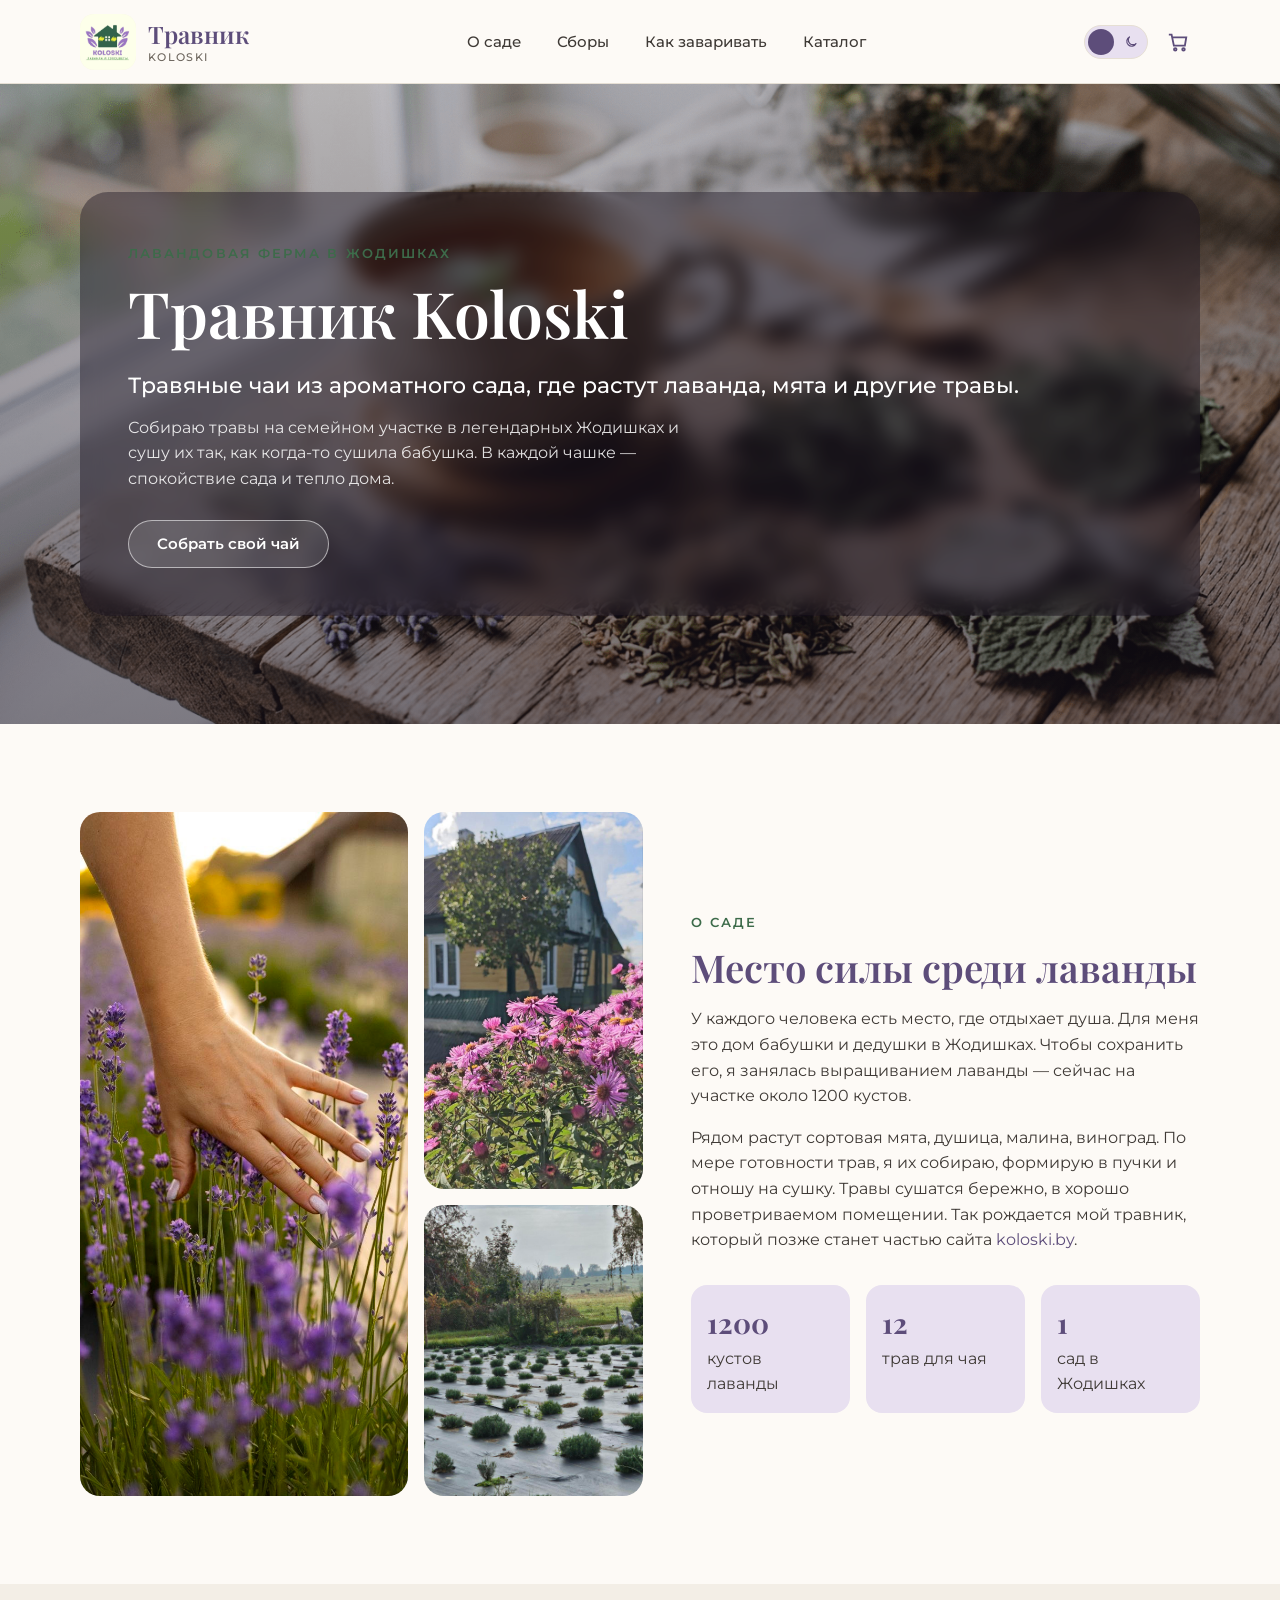
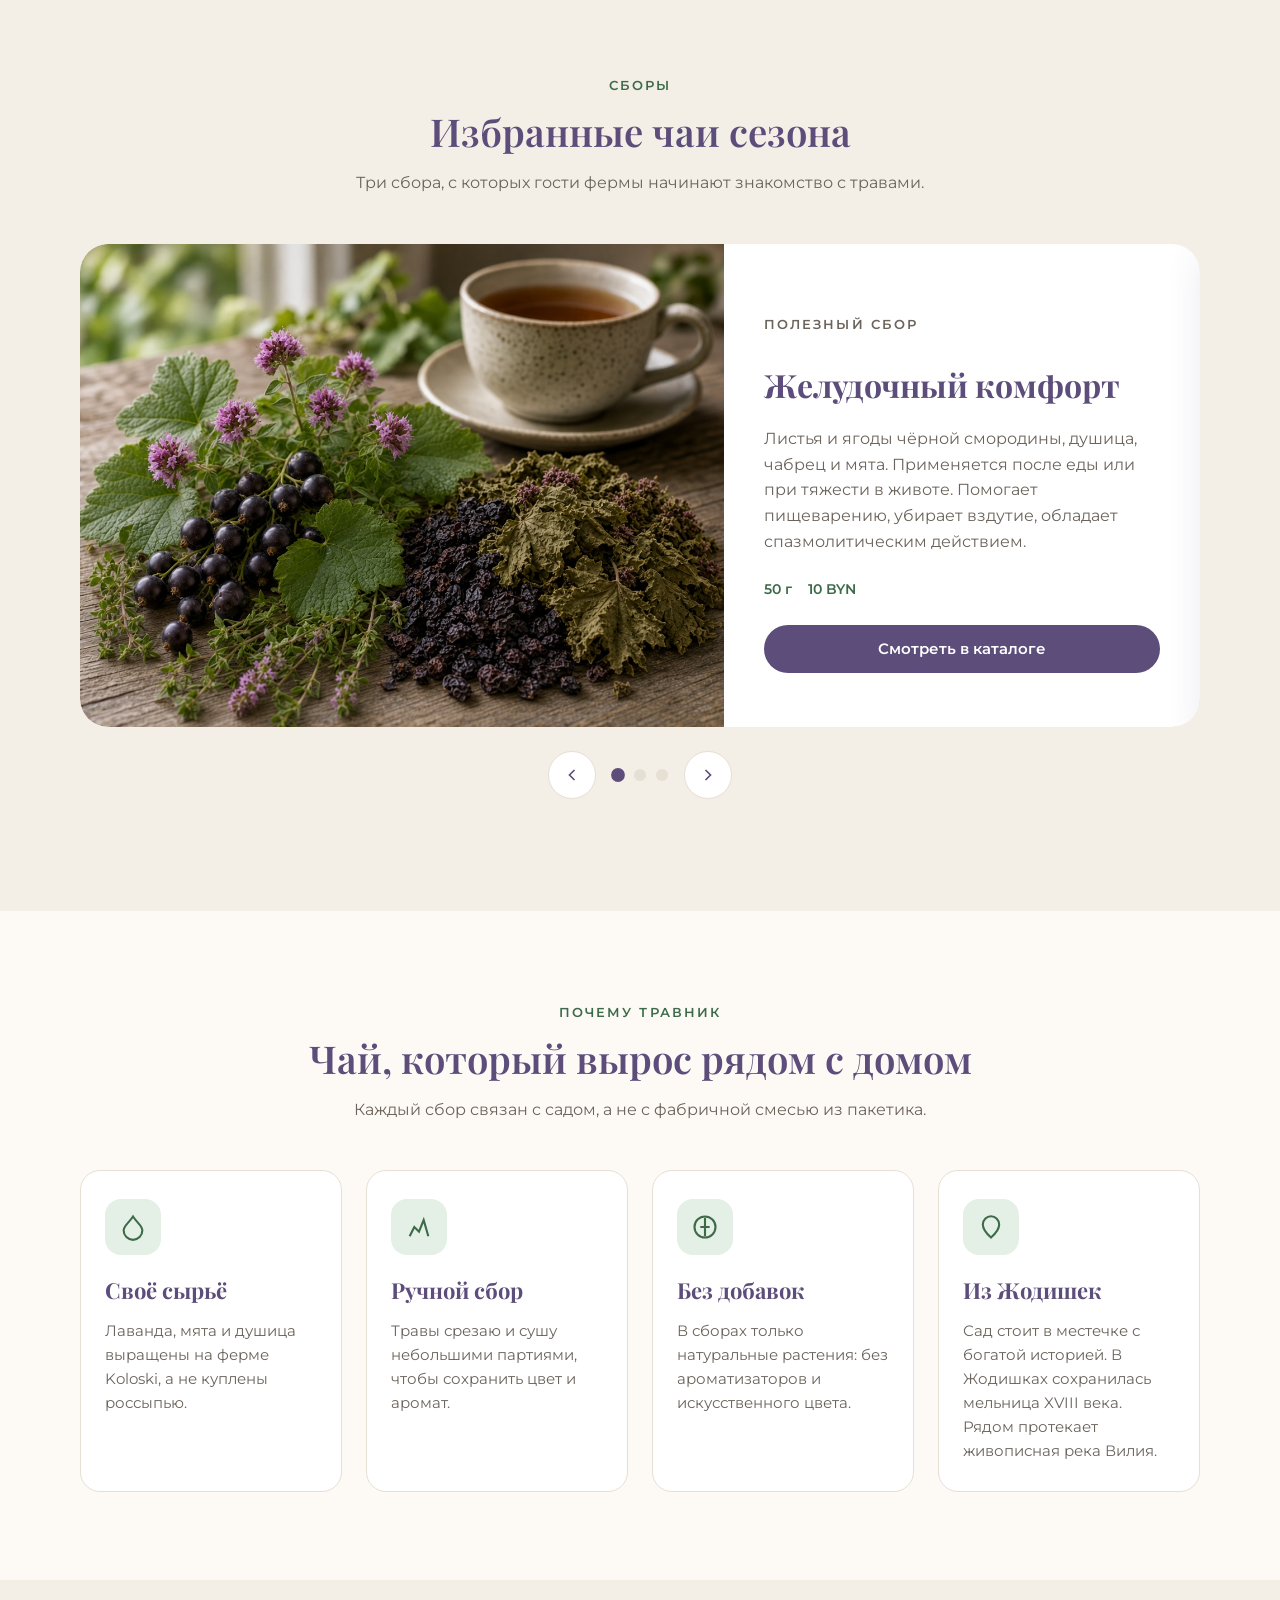
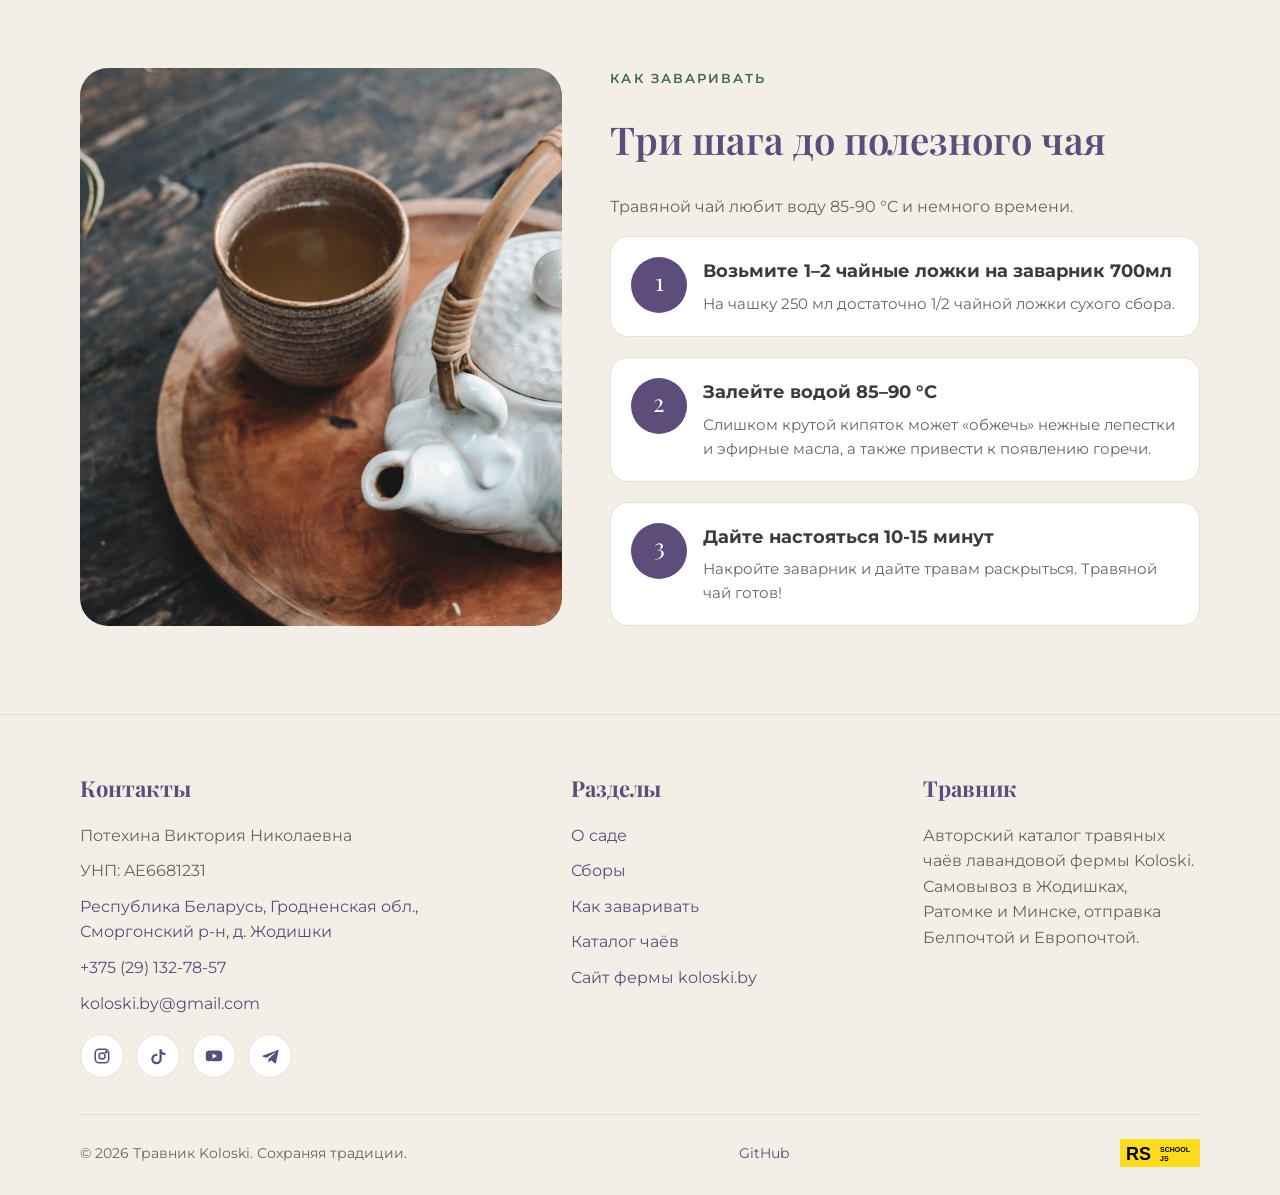
==== commit 1cb40078: "feat: add slider" ====
--- a/index.html
+++ b/index.html
@@ -126,62 +126,7 @@
                 </div>
                 <div class="slider">
                     <div class="slider-viewport">
-                        <div class="slider-track">
-                            <article class="slider-slide">
-                                <div class="slider-image">
-                                    <img src="assets/images/tea-cup.png" alt="Чашка чая на столе">
-                                </div>
-                                <div class="slider-body">
-                                    <p class="eyebrow">Вечерний сбор</p>
-                                    <h3>Летнее настроение</h3>
-                                    <p>
-                                        Мягкий чай из листьев и ягод черной смородины, листьев вишни, цветков ромашки и лаванды. Помогает замедлиться после дня.
-                                        Лёгкий антидепрессивный эффект. Улучшает сон, но не вызывает сонливости, поэтому можно пить в любое время.
-                                    </p>
-                                    <div class="slider-meta">
-                                        <span>50 г</span>
-                                        <span>10 BYN</span>
-                                    </div>
-                                    <a class="btn btn-primary" href="catalog.html">Смотреть в каталоге</a>
-                                </div>
-                            </article>
-                            <article class="slider-slide">
-                                <div class="slider-image">
-                                    <img src="assets/images/tea-cup.png" alt="Чашка чая на столе">
-                                </div>
-                                <div class="slider-body">
-                                    <p class="eyebrow">Утренний сбор</p>
-                                    <h3>Спокойное утро</h3>
-                                    <p>
-                                        Травяной чай из листьев вишни, листьев винограда, цветов чабреца, мяты и ромашки. Чай для мягкого пробуждения и ясной головы.
-                                        Подходит для неторопливого утра, помогает проснуться без кофе.
-                                    </p>
-                                    <div class="slider-meta">
-                                        <span>50 г</span>
-                                        <span>10 BYN</span>
-                                    </div>
-                                    <a class="btn btn-primary" href="catalog.html">Смотреть в каталоге</a>
-                                </div>
-                            </article>
-                            <article class="slider-slide">
-                                <div class="slider-image">
-                                    <img src="assets/images/tea-cup.png" alt="Чашка чая на столе">
-                                </div>
-                                <div class="slider-body">
-                                    <p class="eyebrow">Полезный сбор</p>
-                                    <h3>Желудочный комфорт</h3>
-                                    <p>
-                                        Листья и ягоды чёрной смородины, душица, чабрец и мята. Применяется после еды или при тяжести в животе. Помогает пищеварению, убирает вздутие,
-                                        обладает спазмолитическим действием.
-                                    </p>
-                                    <div class="slider-meta">
-                                        <span>50 г</span>
-                                        <span>10 BYN</span>
-                                    </div>
-                                    <a class="btn btn-primary" href="catalog.html">Смотреть в каталоге</a>
-                                </div>
-                            </article>
-                        </div>
+                        <div class="slider-track"></div>
                     </div>
                     <div class="slider-controls">
                         <button class="slider-arrow slider-prev" type="button" aria-label="Предыдущий слайд">
@@ -189,11 +134,7 @@
                                 <path d="M15 6l-6 6 6 6"></path>
                             </svg>
                         </button>
-                        <div class="slider-dots">
-                            <button class="slider-dot is-active" type="button" aria-label="Слайд 1" aria-current="true"></button>
-                            <button class="slider-dot" type="button" aria-label="Слайд 2"></button>
-                            <button class="slider-dot" type="button" aria-label="Слайд 3"></button>
-                        </div>
+                        <div class="slider-dots"></div>
                         <button class="slider-arrow slider-next" type="button" aria-label="Следующий слайд">
                             <svg width="20" height="20" viewBox="0 0 24 24" fill="none" stroke="currentColor" stroke-width="2" aria-hidden="true">
                                 <path d="M9 6l6 6-6 6"></path>
--- a/css/style.css
+++ b/css/style.css
@@ -22,6 +22,26 @@
     -webkit-tap-highlight-color: transparent;
 }
 
+html:has(body.menu-open) {
+    overflow: hidden;
+}
+
+body.menu-open {
+    position: fixed;
+    left: 0;
+    right: 0;
+    width: 100%;
+    padding-top: 5.25rem;
+    overflow: hidden;
+}
+
+body.menu-open .header {
+    position: fixed;
+    top: 0;
+    left: 0;
+    right: 0;
+}
+
 img {
     max-width: 100%;
     height: auto;
@@ -44,6 +64,7 @@
     border: 0;
     background: none;
     color: inherit;
+    outline: none;
 }
 
 ul {
@@ -245,6 +266,18 @@
     transition: transform 0.3s ease, opacity 0.3s ease;
 }
 
+.burger.is-open span:nth-child(1) {
+    transform: translateY(0.4375rem) rotate(45deg);
+}
+
+.burger.is-open span:nth-child(2) {
+    opacity: 0;
+}
+
+.burger.is-open span:nth-child(3) {
+    transform: translateY(-0.4375rem) rotate(-45deg);
+}
+
 .hero {
     position: relative;
     min-height: 40rem;
@@ -497,7 +530,7 @@
     align-items: center;
     justify-content: center;
     gap: 1rem;
-    margin-top: 1.5rem;
+    margin: 1.5rem 0;
 }
 
 .slider-arrow {
@@ -522,6 +555,11 @@
 .slider-dots {
     display: flex;
     gap: 0.625rem;
+}
+
+.slider-dots[hidden],
+.slider-arrow[hidden] {
+    display: none;
 }
 
 .slider-dot {
@@ -1300,7 +1338,7 @@
         transform: translateX(100%);
         visibility: hidden;
         pointer-events: none;
-        transition: transform 0.35s ease;
+        transition: transform 0.35s ease, visibility 0s linear 0.35s;
         padding: 2rem 1.5rem;
         z-index: 15;
     }
@@ -1309,6 +1347,7 @@
         transform: translateX(0);
         visibility: visible;
         pointer-events: auto;
+        transition: transform 0.35s ease, visibility 0s linear 0s;
     }
 
     .nav-list {
